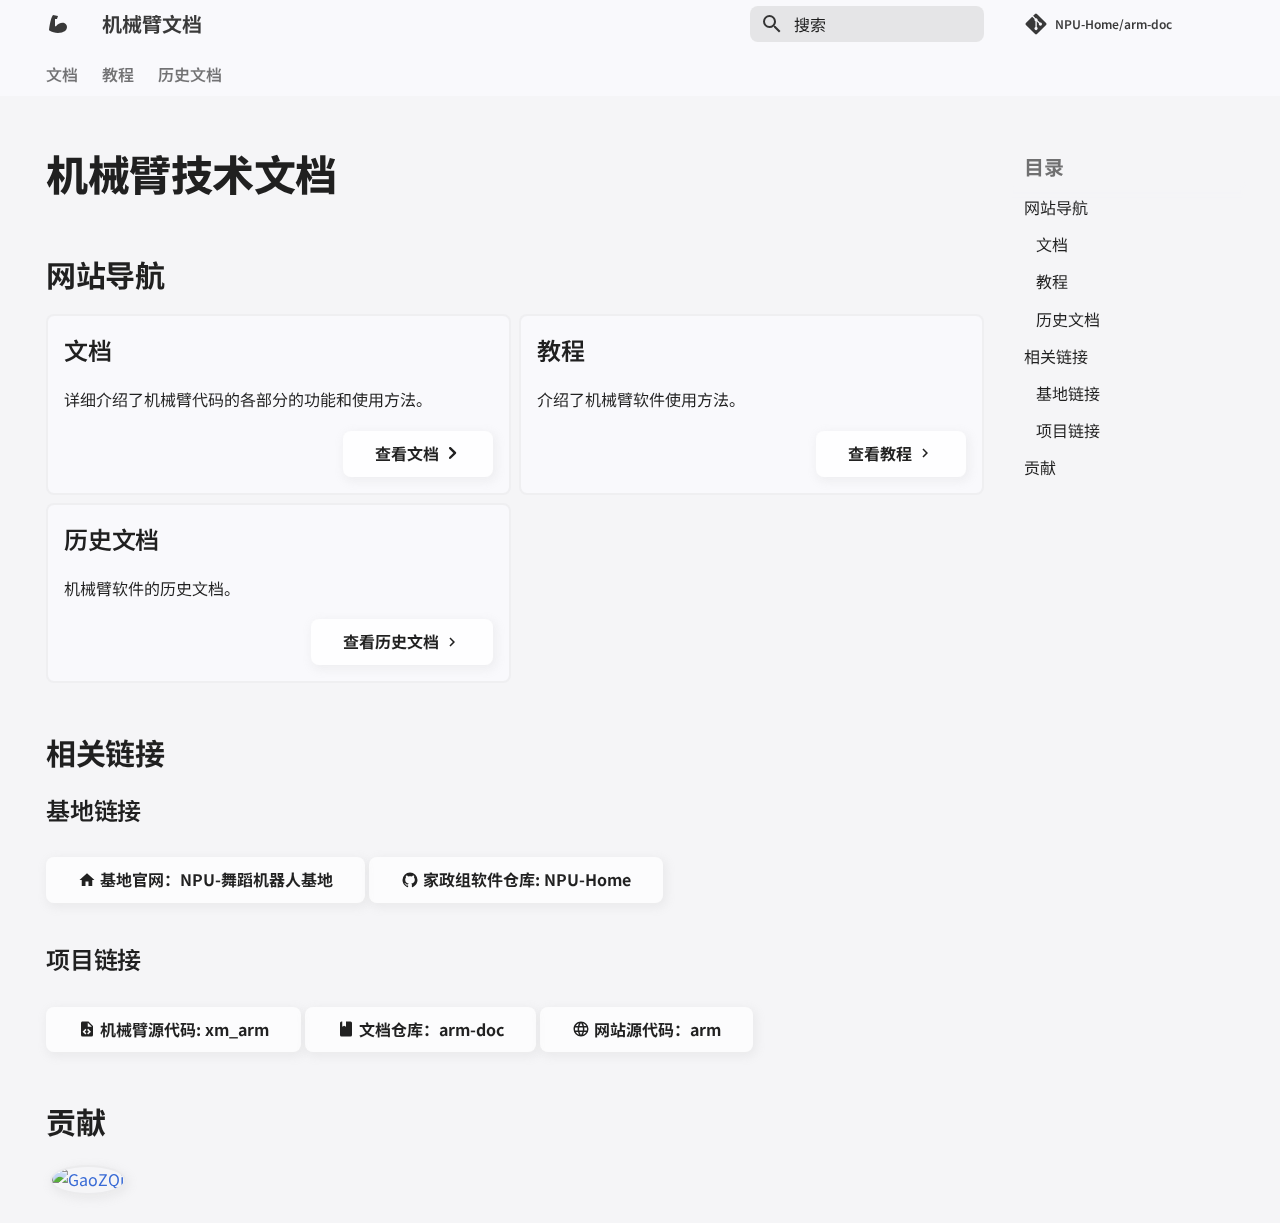
==== index.html @ 52046755 "Deployed 03e8644 with MkDocs version: 1.6.0" ====
<!doctype html>
<html lang="zh" class="no-js">
  <head>
    
      <meta charset="utf-8">
      <meta name="viewport" content="width=device-width,initial-scale=1">
      
      
        <meta name="author" content="GaoZQi">
      
      
        <link rel="canonical" href="https://NPU-Home.github.io/arm/">
      
      
      
      
      <link rel="icon" href="image/ico.png">
      <meta name="generator" content="mkdocs-1.6.0, mkdocs-material-9.5.28">
    
    
      
        <title>首页 - 机械臂文档</title>
      
    
    
      <link rel="stylesheet" href="assets/stylesheets/main.6543a935.min.css">
      
        
        <link rel="stylesheet" href="assets/stylesheets/palette.06af60db.min.css">
      
      


    
    
      
    
    
      
        
        
        <link rel="preconnect" href="https://fonts.gstatic.com" crossorigin>
        <link rel="stylesheet" href="https://fonts.googleapis.com/css?family=Roboto:300,300i,400,400i,700,700i%7CRoboto+Mono:400,400i,700,700i&display=fallback">
        <style>:root{--md-text-font:"Roboto";--md-code-font:"Roboto Mono"}</style>
      
    
    
      <link rel="stylesheet" href="css/timeago.css">
    
      <link rel="stylesheet" href="css/theme/global/fonts.css">
    
      <link rel="stylesheet" href="css/theme/global/scheme.css">
    
      <link rel="stylesheet" href="css/theme/global/img.css">
    
      <link rel="stylesheet" href="css/theme/content/admonition.css">
    
      <link rel="stylesheet" href="css/theme/content/markdown.css">
    
      <link rel="stylesheet" href="css/theme/head/search.css">
    
      <link rel="stylesheet" href="css/theme/head/git.css">
    
      <link rel="stylesheet" href="css/theme/head/tab.css">
    
      <link rel="stylesheet" href="css/theme/head/header.css">
    
      <link rel="stylesheet" href="css/theme/foot/footer.css">
    
      <link rel="stylesheet" href="css/theme/nav.css">
    
      <link rel="stylesheet" href="css/theme/top.css">
    
      <link rel="stylesheet" href="css/theme/link.css">
    
      <link rel="stylesheet" href="css/theme/card.css">
    
      <link rel="stylesheet" href="css/theme/button.css">
    
      <link rel="stylesheet" href="css/theme/ico.css">
    
      <link rel="stylesheet" href="css/img-zoom/zoom.css">
    
      <link rel="stylesheet" href="css/enc/input.css">
    
      <link rel="stylesheet" href="css/enc/button.css">
    
      <link rel="stylesheet" href="css/enc/msg.css">
    
      <link rel="stylesheet" href="css/giscus/giscus.css">
    
    <script>__md_scope=new URL(".",location),__md_hash=e=>[...e].reduce((e,_)=>(e<<5)-e+_.charCodeAt(0),0),__md_get=(e,_=localStorage,t=__md_scope)=>JSON.parse(_.getItem(t.pathname+"."+e)),__md_set=(e,_,t=localStorage,a=__md_scope)=>{try{t.setItem(a.pathname+"."+e,JSON.stringify(_))}catch(e){}}</script>
    
      

    
    
    
  </head>
  
  
    
    
    
    
    
    <body dir="ltr" data-md-color-scheme="auto" data-md-color-primary="indigo" data-md-color-accent="indigo">
  
    
    <input class="md-toggle" data-md-toggle="drawer" type="checkbox" id="__drawer" autocomplete="off">
    <input class="md-toggle" data-md-toggle="search" type="checkbox" id="__search" autocomplete="off">
    <label class="md-overlay" for="__drawer"></label>
    <div data-md-component="skip">
      
        
        <a href="#_1" class="md-skip">
          跳转至
        </a>
      
    </div>
    <div data-md-component="announce">
      
    </div>
    
    
      

<header class="md-header" data-md-component="header">
  <nav class="md-header__inner md-grid" aria-label="页眉">
    <a href="." title="机械臂文档" class="md-header__button md-logo" aria-label="机械臂文档" data-md-component="logo">
      
  
  <svg xmlns="http://www.w3.org/2000/svg" viewBox="0 0 24 24"><path d="M3 18.34S4 7.09 7 3l5 1-1 3.09H9v7.16h1c2-3.07 6.14-4.19 8.64-3.07 3.3 1.53 3 6.14 0 8.18C16.24 21 9 22.43 3 18.34Z"/></svg>

    </a>
    <label class="md-header__button md-icon" for="__drawer">
      
      <svg xmlns="http://www.w3.org/2000/svg" viewBox="0 0 24 24"><path d="M3 6h18v2H3V6m0 5h18v2H3v-2m0 5h18v2H3v-2Z"/></svg>
    </label>
    <div class="md-header__title" data-md-component="header-title">
      <div class="md-header__ellipsis">
        <div class="md-header__topic">
          <span class="md-ellipsis">
            机械臂文档
          </span>
        </div>
        <div class="md-header__topic" data-md-component="header-topic">
          <span class="md-ellipsis">
            
              首页
            
          </span>
        </div>
      </div>
    </div>
    
      
    
    
    
    
      <label class="md-header__button md-icon" for="__search">
        
        <svg xmlns="http://www.w3.org/2000/svg" viewBox="0 0 24 24"><path d="M9.5 3A6.5 6.5 0 0 1 16 9.5c0 1.61-.59 3.09-1.56 4.23l.27.27h.79l5 5-1.5 1.5-5-5v-.79l-.27-.27A6.516 6.516 0 0 1 9.5 16 6.5 6.5 0 0 1 3 9.5 6.5 6.5 0 0 1 9.5 3m0 2C7 5 5 7 5 9.5S7 14 9.5 14 14 12 14 9.5 12 5 9.5 5Z"/></svg>
      </label>
      <div class="md-search" data-md-component="search" role="dialog">
  <label class="md-search__overlay" for="__search"></label>
  <div class="md-search__inner" role="search">
    <form class="md-search__form" name="search">
      <input type="text" class="md-search__input" name="query" aria-label="搜索" placeholder="搜索" autocapitalize="off" autocorrect="off" autocomplete="off" spellcheck="false" data-md-component="search-query" required>
      <label class="md-search__icon md-icon" for="__search">
        
        <svg xmlns="http://www.w3.org/2000/svg" viewBox="0 0 24 24"><path d="M9.5 3A6.5 6.5 0 0 1 16 9.5c0 1.61-.59 3.09-1.56 4.23l.27.27h.79l5 5-1.5 1.5-5-5v-.79l-.27-.27A6.516 6.516 0 0 1 9.5 16 6.5 6.5 0 0 1 3 9.5 6.5 6.5 0 0 1 9.5 3m0 2C7 5 5 7 5 9.5S7 14 9.5 14 14 12 14 9.5 12 5 9.5 5Z"/></svg>
        
        <svg xmlns="http://www.w3.org/2000/svg" viewBox="0 0 24 24"><path d="M20 11v2H8l5.5 5.5-1.42 1.42L4.16 12l7.92-7.92L13.5 5.5 8 11h12Z"/></svg>
      </label>
      <nav class="md-search__options" aria-label="查找">
        
        <button type="reset" class="md-search__icon md-icon" title="清空当前内容" aria-label="清空当前内容" tabindex="-1">
          
          <svg xmlns="http://www.w3.org/2000/svg" viewBox="0 0 24 24"><path d="M19 6.41 17.59 5 12 10.59 6.41 5 5 6.41 10.59 12 5 17.59 6.41 19 12 13.41 17.59 19 19 17.59 13.41 12 19 6.41Z"/></svg>
        </button>
      </nav>
      
    </form>
    <div class="md-search__output">
      <div class="md-search__scrollwrap" tabindex="0" data-md-scrollfix>
        <div class="md-search-result" data-md-component="search-result">
          <div class="md-search-result__meta">
            正在初始化搜索引擎
          </div>
          <ol class="md-search-result__list" role="presentation"></ol>
        </div>
      </div>
    </div>
  </div>
</div>
    
    
      <div class="md-header__source">
        <a href="https://github.com/NPU-Home/arm-doc" title="前往仓库" class="md-source" data-md-component="source">
  <div class="md-source__icon md-icon">
    
    <svg xmlns="http://www.w3.org/2000/svg" viewBox="0 0 448 512"><!--! Font Awesome Free 6.5.2 by @fontawesome - https://fontawesome.com License - https://fontawesome.com/license/free (Icons: CC BY 4.0, Fonts: SIL OFL 1.1, Code: MIT License) Copyright 2024 Fonticons, Inc.--><path d="M439.55 236.05 244 40.45a28.87 28.87 0 0 0-40.81 0l-40.66 40.63 51.52 51.52c27.06-9.14 52.68 16.77 43.39 43.68l49.66 49.66c34.23-11.8 61.18 31 35.47 56.69-26.49 26.49-70.21-2.87-56-37.34L240.22 199v121.85c25.3 12.54 22.26 41.85 9.08 55a34.34 34.34 0 0 1-48.55 0c-17.57-17.6-11.07-46.91 11.25-56v-123c-20.8-8.51-24.6-30.74-18.64-45L142.57 101 8.45 235.14a28.86 28.86 0 0 0 0 40.81l195.61 195.6a28.86 28.86 0 0 0 40.8 0l194.69-194.69a28.86 28.86 0 0 0 0-40.81z"/></svg>
  </div>
  <div class="md-source__repository">
    NPU-Home/arm-doc
  </div>
</a>
      </div>
    
  </nav>
  
</header>
    
    <div class="md-container" data-md-component="container">
      
      
        
          
            
<nav class="md-tabs" aria-label="标签" data-md-component="tabs">
  <div class="md-grid">
    <ul class="md-tabs__list">
      
        
  
  
  
    
    
      <li class="md-tabs__item">
        <a href="page/doc/" class="md-tabs__link">
          
  
    
  
  文档

        </a>
      </li>
    
  

      
        
  
  
  
    
    
      <li class="md-tabs__item">
        <a href="page/tutorial/" class="md-tabs__link">
          
  
    
  
  教程

        </a>
      </li>
    
  

      
        
  
  
  
    <li class="md-tabs__item">
      <a href="page/history/" class="md-tabs__link">
        
  
    
  
  历史文档

      </a>
    </li>
  

      
    </ul>
  </div>
</nav>
          
        
      
      <main class="md-main" data-md-component="main">
        <div class="md-main__inner md-grid">
          
            
              
                
              
              <div class="md-sidebar md-sidebar--primary" data-md-component="sidebar" data-md-type="navigation" hidden>
                <div class="md-sidebar__scrollwrap">
                  <div class="md-sidebar__inner">
                    


  


<nav class="md-nav md-nav--primary md-nav--lifted" aria-label="导航栏" data-md-level="0">
  <label class="md-nav__title" for="__drawer">
    <a href="." title="机械臂文档" class="md-nav__button md-logo" aria-label="机械臂文档" data-md-component="logo">
      
  
  <svg xmlns="http://www.w3.org/2000/svg" viewBox="0 0 24 24"><path d="M3 18.34S4 7.09 7 3l5 1-1 3.09H9v7.16h1c2-3.07 6.14-4.19 8.64-3.07 3.3 1.53 3 6.14 0 8.18C16.24 21 9 22.43 3 18.34Z"/></svg>

    </a>
    机械臂文档
  </label>
  
    <div class="md-nav__source">
      <a href="https://github.com/NPU-Home/arm-doc" title="前往仓库" class="md-source" data-md-component="source">
  <div class="md-source__icon md-icon">
    
    <svg xmlns="http://www.w3.org/2000/svg" viewBox="0 0 448 512"><!--! Font Awesome Free 6.5.2 by @fontawesome - https://fontawesome.com License - https://fontawesome.com/license/free (Icons: CC BY 4.0, Fonts: SIL OFL 1.1, Code: MIT License) Copyright 2024 Fonticons, Inc.--><path d="M439.55 236.05 244 40.45a28.87 28.87 0 0 0-40.81 0l-40.66 40.63 51.52 51.52c27.06-9.14 52.68 16.77 43.39 43.68l49.66 49.66c34.23-11.8 61.18 31 35.47 56.69-26.49 26.49-70.21-2.87-56-37.34L240.22 199v121.85c25.3 12.54 22.26 41.85 9.08 55a34.34 34.34 0 0 1-48.55 0c-17.57-17.6-11.07-46.91 11.25-56v-123c-20.8-8.51-24.6-30.74-18.64-45L142.57 101 8.45 235.14a28.86 28.86 0 0 0 0 40.81l195.61 195.6a28.86 28.86 0 0 0 40.8 0l194.69-194.69a28.86 28.86 0 0 0 0-40.81z"/></svg>
  </div>
  <div class="md-source__repository">
    NPU-Home/arm-doc
  </div>
</a>
    </div>
  
  <ul class="md-nav__list" data-md-scrollfix>
    
      
      
  
  
  
  
    
    
      
        
          
        
      
        
      
        
      
        
      
        
      
        
      
    
    
      
      
        
      
    
    
    <li class="md-nav__item md-nav__item--nested">
      
        
        
          
        
        <input class="md-nav__toggle md-toggle md-toggle--indeterminate" type="checkbox" id="__nav_1" >
        
          
          
          <div class="md-nav__link md-nav__container">
            <a href="page/doc/" class="md-nav__link ">
              
  
  <span class="md-ellipsis">
    文档
  </span>
  

            </a>
            
              
              <label class="md-nav__link " for="__nav_1" id="__nav_1_label" tabindex="0">
                <span class="md-nav__icon md-icon"></span>
              </label>
            
          </div>
        
        <nav class="md-nav" data-md-level="1" aria-labelledby="__nav_1_label" aria-expanded="false">
          <label class="md-nav__title" for="__nav_1">
            <span class="md-nav__icon md-icon"></span>
            文档
          </label>
          <ul class="md-nav__list" data-md-scrollfix>
            
              
            
              
                
  
  
  
  
    <li class="md-nav__item">
      <a href="page/doc/%E6%9C%BA%E6%A2%B0/%E6%9C%BA%E6%A2%B0%E8%87%82%E7%BB%93%E6%9E%84/" class="md-nav__link">
        
  
  <span class="md-ellipsis">
    机械臂结构
  </span>
  

      </a>
    </li>
  

              
            
              
                
  
  
  
  
    <li class="md-nav__item">
      <a href="page/doc/%E7%94%B5%E5%AD%90/%E4%B8%B2%E5%8F%A3%E9%80%9A%E4%BF%A1/" class="md-nav__link">
        
  
  <span class="md-ellipsis">
    串口通信
  </span>
  

      </a>
    </li>
  

              
            
              
                
  
  
  
  
    <li class="md-nav__item">
      <a href="page/doc/%E7%94%B5%E5%AD%90/%E6%95%B0%E6%8D%AE%E5%B8%A7%E6%A0%BC%E5%BC%8F/" class="md-nav__link">
        
  
  <span class="md-ellipsis">
    数据帧格式
  </span>
  

      </a>
    </li>
  

              
            
              
                
  
  
  
  
    <li class="md-nav__item">
      <a href="page/doc/%E7%94%B5%E5%AD%90/%E6%95%B0%E6%8D%AE%E5%B8%A7%E6%9E%84%E9%80%A0/" class="md-nav__link">
        
  
  <span class="md-ellipsis">
    数据帧构造
  </span>
  

      </a>
    </li>
  

              
            
              
                
  
  
  
  
    <li class="md-nav__item">
      <a href="page/doc/%E8%A7%A3%E7%AE%97/%E8%AE%A1%E7%AE%97%E6%96%87%E6%A1%A3/" class="md-nav__link">
        
  
  <span class="md-ellipsis">
    解算算法
  </span>
  

      </a>
    </li>
  

              
            
          </ul>
        </nav>
      
    </li>
  

    
      
      
  
  
  
  
    
    
      
        
          
        
      
        
      
    
    
      
      
        
      
    
    
    <li class="md-nav__item md-nav__item--nested">
      
        
        
          
        
        <input class="md-nav__toggle md-toggle md-toggle--indeterminate" type="checkbox" id="__nav_2" >
        
          
          
          <div class="md-nav__link md-nav__container">
            <a href="page/tutorial/" class="md-nav__link ">
              
  
  <span class="md-ellipsis">
    教程
  </span>
  

            </a>
            
              
              <label class="md-nav__link " for="__nav_2" id="__nav_2_label" tabindex="0">
                <span class="md-nav__icon md-icon"></span>
              </label>
            
          </div>
        
        <nav class="md-nav" data-md-level="1" aria-labelledby="__nav_2_label" aria-expanded="false">
          <label class="md-nav__title" for="__nav_2">
            <span class="md-nav__icon md-icon"></span>
            教程
          </label>
          <ul class="md-nav__list" data-md-scrollfix>
            
              
            
              
                
  
  
  
  
    <li class="md-nav__item">
      <a href="page/tutorial/MoveIt%21/%E9%85%8D%E7%BD%AEURDF/" class="md-nav__link">
        
  
  <span class="md-ellipsis">
    配置URDF
  </span>
  

      </a>
    </li>
  

              
            
          </ul>
        </nav>
      
    </li>
  

    
      
      
  
  
  
  
    <li class="md-nav__item">
      <a href="page/history/" class="md-nav__link">
        
  
  <span class="md-ellipsis">
    历史文档
  </span>
  

      </a>
    </li>
  

    
  </ul>
</nav>
                  </div>
                </div>
              </div>
            
            
              
                
              
              <div class="md-sidebar md-sidebar--secondary" data-md-component="sidebar" data-md-type="toc" >
                <div class="md-sidebar__scrollwrap">
                  <div class="md-sidebar__inner">
                    

<nav class="md-nav md-nav--secondary" aria-label="目录">
  
  
  
    
  
  
    <label class="md-nav__title" for="__toc">
      <span class="md-nav__icon md-icon"></span>
      目录
    </label>
    <ul class="md-nav__list" data-md-component="toc" data-md-scrollfix>
      
        <li class="md-nav__item">
  <a href="#_2" class="md-nav__link">
    <span class="md-ellipsis">
      网站导航
    </span>
  </a>
  
    <nav class="md-nav" aria-label="网站导航">
      <ul class="md-nav__list">
        
          <li class="md-nav__item">
  <a href="#_3" class="md-nav__link">
    <span class="md-ellipsis">
      文档
    </span>
  </a>
  
</li>
        
          <li class="md-nav__item">
  <a href="#_4" class="md-nav__link">
    <span class="md-ellipsis">
      教程
    </span>
  </a>
  
</li>
        
          <li class="md-nav__item">
  <a href="#_5" class="md-nav__link">
    <span class="md-ellipsis">
      历史文档
    </span>
  </a>
  
</li>
        
      </ul>
    </nav>
  
</li>
      
        <li class="md-nav__item">
  <a href="#_6" class="md-nav__link">
    <span class="md-ellipsis">
      相关链接
    </span>
  </a>
  
    <nav class="md-nav" aria-label="相关链接">
      <ul class="md-nav__list">
        
          <li class="md-nav__item">
  <a href="#_7" class="md-nav__link">
    <span class="md-ellipsis">
      基地链接
    </span>
  </a>
  
</li>
        
          <li class="md-nav__item">
  <a href="#_8" class="md-nav__link">
    <span class="md-ellipsis">
      项目链接
    </span>
  </a>
  
</li>
        
      </ul>
    </nav>
  
</li>
      
        <li class="md-nav__item">
  <a href="#_9" class="md-nav__link">
    <span class="md-ellipsis">
      贡献
    </span>
  </a>
  
</li>
      
    </ul>
  
</nav>
                  </div>
                </div>
              </div>
            
          
          
            <div class="md-content" data-md-component="content">
              <article class="md-content__inner md-typeset">
                 
<h1 id="_1">机械臂技术文档</h1>
<h2 id="_2">网站导航</h2>
<div class="grid cards">
<ul>
<li>
<h3 id="_3">文档</h3>
<p>详细介绍了机械臂代码的各部分的功能和使用方法。</p>
<p><a class="md-button" href="page/doc/" id="right">查看文档 <span class="twemoji"><svg xmlns="http://www.w3.org/2000/svg" viewBox="0 0 12 12"><path d="M4.7 10c-.2 0-.4-.1-.5-.2-.3-.3-.3-.8 0-1.1L6.9 6 4.2 3.3c-.3-.3-.3-.8 0-1.1.3-.3.8-.3 1.1 0l3.3 3.2c.3.3.3.8 0 1.1L5.3 9.7c-.2.2-.4.3-.6.3Z"/></svg></span></a></p>
</li>
<li>
<h3 id="_4">教程</h3>
<p>介绍了机械臂软件使用方法。</p>
<p><a class="md-button" href="page/tutorial/" id="right">查看教程 <span class="twemoji"><svg xmlns="http://www.w3.org/2000/svg" viewBox="0 0 24 24"><path d="M8.59 16.58 13.17 12 8.59 7.41 10 6l6 6-6 6-1.41-1.42Z"/></svg></span></a></p>
</li>
<li>
<h3 id="_5">历史文档</h3>
<p>机械臂软件的历史文档。</p>
<p><a class="md-button" href="page/history/" id="right">查看历史文档 <span class="twemoji"><svg xmlns="http://www.w3.org/2000/svg" viewBox="0 0 24 24"><path d="M8.59 16.58 13.17 12 8.59 7.41 10 6l6 6-6 6-1.41-1.42Z"/></svg></span></a></p>
</li>
</ul>
</div>
<h2 id="_6">相关链接</h2>
<h3 id="_7">基地链接</h3>
<p><a class="md-button" href="https://npu-home.github.io/home/"><span class="twemoji"><svg xmlns="http://www.w3.org/2000/svg" viewBox="0 0 24 24"><path d="M10 20v-6h4v6h5v-8h3L12 3 2 12h3v8h5Z"/></svg></span> 基地官网：NPU-舞蹈机器人基地</a>
<a class="md-button" href="https://github.com/NPU-Home"><span class="twemoji"><svg xmlns="http://www.w3.org/2000/svg" viewBox="0 0 24 24"><path d="M12 2A10 10 0 0 0 2 12c0 4.42 2.87 8.17 6.84 9.5.5.08.66-.23.66-.5v-1.69c-2.77.6-3.36-1.34-3.36-1.34-.46-1.16-1.11-1.47-1.11-1.47-.91-.62.07-.6.07-.6 1 .07 1.53 1.03 1.53 1.03.87 1.52 2.34 1.07 2.91.83.09-.65.35-1.09.63-1.34-2.22-.25-4.55-1.11-4.55-4.92 0-1.11.38-2 1.03-2.71-.1-.25-.45-1.29.1-2.64 0 0 .84-.27 2.75 1.02.79-.22 1.65-.33 2.5-.33.85 0 1.71.11 2.5.33 1.91-1.29 2.75-1.02 2.75-1.02.55 1.35.2 2.39.1 2.64.65.71 1.03 1.6 1.03 2.71 0 3.82-2.34 4.66-4.57 4.91.36.31.69.92.69 1.85V21c0 .27.16.59.67.5C19.14 20.16 22 16.42 22 12A10 10 0 0 0 12 2Z"/></svg></span> 家政组软件仓库: NPU-Home</a></p>
<h3 id="_8">项目链接</h3>
<p><a class="md-button" href="https://github.com/NPU-Home/xm_arm.git"><span class="twemoji"><svg xmlns="http://www.w3.org/2000/svg" viewBox="0 0 24 24"><path d="M13 9h5.5L13 3.5V9M6 2h8l6 6v12a2 2 0 0 1-2 2H6a2 2 0 0 1-2-2V4c0-1.11.89-2 2-2m.12 13.5 3.74 3.74 1.42-1.41-2.33-2.33 2.33-2.33-1.42-1.41-3.74 3.74m11.16 0-3.74-3.74-1.42 1.41 2.33 2.33-2.33 2.33 1.42 1.41 3.74-3.74Z"/></svg></span> 机械臂源代码: xm_arm</a>
<a class="md-button" href="https://github.com/NPU-Home/arm-doc"><span class="twemoji"><svg xmlns="http://www.w3.org/2000/svg" viewBox="0 0 24 24"><path d="M18 22a2 2 0 0 0 2-2V4a2 2 0 0 0-2-2h-6v7L9.5 7.5 7 9V2H6a2 2 0 0 0-2 2v16a2 2 0 0 0 2 2h12Z"/></svg></span> 文档仓库：arm-doc</a>
<a class="md-button" href="https://github.com/NPU-Home/arm"><span class="twemoji"><svg xmlns="http://www.w3.org/2000/svg" viewBox="0 0 24 24"><path d="M16.36 14c.08-.66.14-1.32.14-2 0-.68-.06-1.34-.14-2h3.38c.16.64.26 1.31.26 2s-.1 1.36-.26 2m-5.15 5.56c.6-1.11 1.06-2.31 1.38-3.56h2.95a8.03 8.03 0 0 1-4.33 3.56M14.34 14H9.66c-.1-.66-.16-1.32-.16-2 0-.68.06-1.35.16-2h4.68c.09.65.16 1.32.16 2 0 .68-.07 1.34-.16 2M12 19.96c-.83-1.2-1.5-2.53-1.91-3.96h3.82c-.41 1.43-1.08 2.76-1.91 3.96M8 8H5.08A7.923 7.923 0 0 1 9.4 4.44C8.8 5.55 8.35 6.75 8 8m-2.92 8H8c.35 1.25.8 2.45 1.4 3.56A8.008 8.008 0 0 1 5.08 16m-.82-2C4.1 13.36 4 12.69 4 12s.1-1.36.26-2h3.38c-.08.66-.14 1.32-.14 2 0 .68.06 1.34.14 2M12 4.03c.83 1.2 1.5 2.54 1.91 3.97h-3.82c.41-1.43 1.08-2.77 1.91-3.97M18.92 8h-2.95a15.65 15.65 0 0 0-1.38-3.56c1.84.63 3.37 1.9 4.33 3.56M12 2C6.47 2 2 6.5 2 12a10 10 0 0 0 10 10 10 10 0 0 0 10-10A10 10 0 0 0 12 2Z"/></svg></span> 网站源代码：arm</a></p>
<h2 id="_9">贡献</h2>
<p><a href="https://github.com/GaoZQi" id="no-underline"><img alt="GaoZQi" class="no-zoom" id="ico" src="https://avatars.githubusercontent.com/u/62362150?v=4" /></a></p> 
        <script
            src="https://giscus.app/client.js"
            data-repo="NPU-Home/arm"
            data-repo-id="R_kgDOMcHHlw"
            data-category="Q&A"
            data-category-id="DIC_kwDOMcHHl84ChPuv"
            data-mapping="title"
            data-strict="0"
            data-reactions-enabled="1"
            data-emit-metadata="1"
            data-input-position="top"
            data-theme="preferred_color_scheme"
            data-lang="zh-CN"
            data-loading="lazy"
            crossorigin="anonymous"
            async
        ></script>
         
              </article>
            </div>
          
          
<script>var target=document.getElementById(location.hash.slice(1));target&&target.name&&(target.checked=target.name.startsWith("__tabbed_"))</script>
        </div>
        
          <button type="button" class="md-top md-icon" data-md-component="top" hidden>
  
  <svg xmlns="http://www.w3.org/2000/svg" viewBox="0 0 24 24"><path d="M13 20h-2V8l-5.5 5.5-1.42-1.42L12 4.16l7.92 7.92-1.42 1.42L13 8v12Z"/></svg>
  回到页面顶部
</button>
        
      </main>
      
        <footer class="md-footer">
  
    
  
  <div class="md-footer-meta md-typeset">
    <div class="md-footer-meta__inner md-grid">
      <div class="md-copyright">
  
  
    Made with
    <a href="https://squidfunk.github.io/mkdocs-material/" target="_blank" rel="noopener">
      Material for MkDocs
    </a>
  
</div>
      
    </div>
  </div>
</footer>
      
    </div>
    <div class="md-dialog" data-md-component="dialog">
      <div class="md-dialog__inner md-typeset"></div>
    </div>
    
    
    <script id="__config" type="application/json">{"base": ".", "features": ["content.code.annotate", "navigation.tracking", "navigation.tabs", "navigation.indexes", "navigation.top", "content.code.copy", "content.code.annotate", "navigation.footer", "navigation.sections", "navigation.expand", "navigation.path", "toc.follow", "content.tooltips"], "search": "assets/javascripts/workers/search.b8dbb3d2.min.js", "translations": {"clipboard.copied": "\u5df2\u590d\u5236", "clipboard.copy": "\u590d\u5236", "search.result.more.one": "\u5728\u8be5\u9875\u4e0a\u8fd8\u6709 1 \u4e2a\u7b26\u5408\u6761\u4ef6\u7684\u7ed3\u679c", "search.result.more.other": "\u5728\u8be5\u9875\u4e0a\u8fd8\u6709 # \u4e2a\u7b26\u5408\u6761\u4ef6\u7684\u7ed3\u679c", "search.result.none": "\u6ca1\u6709\u627e\u5230\u7b26\u5408\u6761\u4ef6\u7684\u7ed3\u679c", "search.result.one": "\u627e\u5230 1 \u4e2a\u7b26\u5408\u6761\u4ef6\u7684\u7ed3\u679c", "search.result.other": "# \u4e2a\u7b26\u5408\u6761\u4ef6\u7684\u7ed3\u679c", "search.result.placeholder": "\u952e\u5165\u4ee5\u5f00\u59cb\u641c\u7d22", "search.result.term.missing": "\u7f3a\u5c11", "select.version": "\u9009\u62e9\u5f53\u524d\u7248\u672c"}}</script>
    
    
      <script src="assets/javascripts/bundle.fe8b6f2b.min.js"></script>
      
        <script src="js/timeago.min.js"></script>
      
        <script src="js/timeago_mkdocs_material.js"></script>
      
        <script src="https://cdn.jsdelivr.net/npm/mathjax@3/es5/tex-mml-chtml.js"></script>
      
        <script src="js/zoom.js"></script>
      
    
  </body>
</html>
---- assets/stylesheets/main.6543a935.min.css ----
@charset "UTF-8";html{-webkit-text-size-adjust:none;-moz-text-size-adjust:none;text-size-adjust:none;box-sizing:border-box}*,:after,:before{box-sizing:inherit}@media (prefers-reduced-motion){*,:after,:before{transition:none!important}}body{margin:0}a,button,input,label{-webkit-tap-highlight-color:transparent}a{color:inherit;text-decoration:none}hr{border:0;box-sizing:initial;display:block;height:.05rem;overflow:visible;padding:0}small{font-size:80%}sub,sup{line-height:1em}img{border-style:none}table{border-collapse:initial;border-spacing:0}td,th{font-weight:400;vertical-align:top}button{background:#0000;border:0;font-family:inherit;font-size:inherit;margin:0;padding:0}input{border:0;outline:none}:root{--md-primary-fg-color:#4051b5;--md-primary-fg-color--light:#5d6cc0;--md-primary-fg-color--dark:#303fa1;--md-primary-bg-color:#fff;--md-primary-bg-color--light:#ffffffb3;--md-accent-fg-color:#526cfe;--md-accent-fg-color--transparent:#526cfe1a;--md-accent-bg-color:#fff;--md-accent-bg-color--light:#ffffffb3}[data-md-color-scheme=default]{color-scheme:light}[data-md-color-scheme=default] img[src$="#gh-dark-mode-only"],[data-md-color-scheme=default] img[src$="#only-dark"]{display:none}:root,[data-md-color-scheme=default]{--md-hue:225deg;--md-default-fg-color:#000000de;--md-default-fg-color--light:#0000008a;--md-default-fg-color--lighter:#00000052;--md-default-fg-color--lightest:#00000012;--md-default-bg-color:#fff;--md-default-bg-color--light:#ffffffb3;--md-default-bg-color--lighter:#ffffff4d;--md-default-bg-color--lightest:#ffffff1f;--md-code-fg-color:#36464e;--md-code-bg-color:#f5f5f5;--md-code-hl-color:#4287ff;--md-code-hl-color--light:#4287ff1a;--md-code-hl-number-color:#d52a2a;--md-code-hl-special-color:#db1457;--md-code-hl-function-color:#a846b9;--md-code-hl-constant-color:#6e59d9;--md-code-hl-keyword-color:#3f6ec6;--md-code-hl-string-color:#1c7d4d;--md-code-hl-name-color:var(--md-code-fg-color);--md-code-hl-operator-color:var(--md-default-fg-color--light);--md-code-hl-punctuation-color:var(--md-default-fg-color--light);--md-code-hl-comment-color:var(--md-default-fg-color--light);--md-code-hl-generic-color:var(--md-default-fg-color--light);--md-code-hl-variable-color:var(--md-default-fg-color--light);--md-typeset-color:var(--md-default-fg-color);--md-typeset-a-color:var(--md-primary-fg-color);--md-typeset-del-color:#f5503d26;--md-typeset-ins-color:#0bd57026;--md-typeset-kbd-color:#fafafa;--md-typeset-kbd-accent-color:#fff;--md-typeset-kbd-border-color:#b8b8b8;--md-typeset-mark-color:#ffff0080;--md-typeset-table-color:#0000001f;--md-typeset-table-color--light:rgba(0,0,0,.035);--md-admonition-fg-color:var(--md-default-fg-color);--md-admonition-bg-color:var(--md-default-bg-color);--md-warning-fg-color:#000000de;--md-warning-bg-color:#ff9;--md-footer-fg-color:#fff;--md-footer-fg-color--light:#ffffffb3;--md-footer-fg-color--lighter:#ffffff73;--md-footer-bg-color:#000000de;--md-footer-bg-color--dark:#00000052;--md-shadow-z1:0 0.2rem 0.5rem #0000000d,0 0 0.05rem #0000001a;--md-shadow-z2:0 0.2rem 0.5rem #0000001a,0 0 0.05rem #00000040;--md-shadow-z3:0 0.2rem 0.5rem #0003,0 0 0.05rem #00000059}.md-icon svg{fill:currentcolor;display:block;height:1.2rem;width:1.2rem}body{-webkit-font-smoothing:antialiased;-moz-osx-font-smoothing:grayscale;--md-text-font-family:var(--md-text-font,_),-apple-system,BlinkMacSystemFont,Helvetica,Arial,sans-serif;--md-code-font-family:var(--md-code-font,_),SFMono-Regular,Consolas,Menlo,monospace}aside,body,input{font-feature-settings:"kern","liga";color:var(--md-typeset-color);font-family:var(--md-text-font-family)}code,kbd,pre{font-feature-settings:"kern";font-family:var(--md-code-font-family)}:root{--md-typeset-table-sort-icon:url('data:image/svg+xml;charset=utf-8,<svg xmlns="http://www.w3.org/2000/svg" viewBox="0 0 24 24"><path d="m18 21-4-4h3V7h-3l4-4 4 4h-3v10h3M2 19v-2h10v2M2 13v-2h7v2M2 7V5h4v2H2Z"/></svg>');--md-typeset-table-sort-icon--asc:url('data:image/svg+xml;charset=utf-8,<svg xmlns="http://www.w3.org/2000/svg" viewBox="0 0 24 24"><path d="M19 17h3l-4 4-4-4h3V3h2M2 17h10v2H2M6 5v2H2V5m0 6h7v2H2v-2Z"/></svg>');--md-typeset-table-sort-icon--desc:url('data:image/svg+xml;charset=utf-8,<svg xmlns="http://www.w3.org/2000/svg" viewBox="0 0 24 24"><path d="M19 7h3l-4-4-4 4h3v14h2M2 17h10v2H2M6 5v2H2V5m0 6h7v2H2v-2Z"/></svg>')}.md-typeset{-webkit-print-color-adjust:exact;color-adjust:exact;font-size:.8rem;line-height:1.6}@media print{.md-typeset{font-size:.68rem}}.md-typeset blockquote,.md-typeset dl,.md-typeset figure,.md-typeset ol,.md-typeset pre,.md-typeset ul{margin-bottom:1em;margin-top:1em}.md-typeset h1{color:var(--md-default-fg-color--light);font-size:2em;line-height:1.3;margin:0 0 1.25em}.md-typeset h1,.md-typeset h2{font-weight:300;letter-spacing:-.01em}.md-typeset h2{font-size:1.5625em;line-height:1.4;margin:1.6em 0 .64em}.md-typeset h3{font-size:1.25em;font-weight:400;letter-spacing:-.01em;line-height:1.5;margin:1.6em 0 .8em}.md-typeset h2+h3{margin-top:.8em}.md-typeset h4{font-weight:700;letter-spacing:-.01em;margin:1em 0}.md-typeset h5,.md-typeset h6{color:var(--md-default-fg-color--light);font-size:.8em;font-weight:700;letter-spacing:-.01em;margin:1.25em 0}.md-typeset h5{text-transform:uppercase}.md-typeset hr{border-bottom:.05rem solid var(--md-default-fg-color--lightest);display:flow-root;margin:1.5em 0}.md-typeset a{color:var(--md-typeset-a-color);word-break:break-word}.md-typeset a,.md-typeset a:before{transition:color 125ms}.md-typeset a:focus,.md-typeset a:hover{color:var(--md-accent-fg-color)}.md-typeset a:focus code,.md-typeset a:hover code{background-color:var(--md-accent-fg-color--transparent)}.md-typeset a code{color:currentcolor;transition:background-color 125ms}.md-typeset a.focus-visible{outline-color:var(--md-accent-fg-color);outline-offset:.2rem}.md-typeset code,.md-typeset kbd,.md-typeset pre{color:var(--md-code-fg-color);direction:ltr;font-variant-ligatures:none}@media print{.md-typeset code,.md-typeset kbd,.md-typeset pre{white-space:pre-wrap}}.md-typeset code{background-color:var(--md-code-bg-color);border-radius:.1rem;-webkit-box-decoration-break:clone;box-decoration-break:clone;font-size:.85em;padding:0 .2941176471em;word-break:break-word}.md-typeset code:not(.focus-visible){-webkit-tap-highlight-color:transparent;outline:none}.md-typeset pre{display:flow-root;line-height:1.4;position:relative}.md-typeset pre>code{-webkit-box-decoration-break:slice;box-decoration-break:slice;box-shadow:none;display:block;margin:0;outline-color:var(--md-accent-fg-color);overflow:auto;padding:.7720588235em 1.1764705882em;scrollbar-color:var(--md-default-fg-color--lighter) #0000;scrollbar-width:thin;touch-action:auto;word-break:normal}.md-typeset pre>code:hover{scrollbar-color:var(--md-accent-fg-color) #0000}.md-typeset pre>code::-webkit-scrollbar{height:.2rem;width:.2rem}.md-typeset pre>code::-webkit-scrollbar-thumb{background-color:var(--md-default-fg-color--lighter)}.md-typeset pre>code::-webkit-scrollbar-thumb:hover{background-color:var(--md-accent-fg-color)}.md-typeset kbd{background-color:var(--md-typeset-kbd-color);border-radius:.1rem;box-shadow:0 .1rem 0 .05rem var(--md-typeset-kbd-border-color),0 .1rem 0 var(--md-typeset-kbd-border-color),0 -.1rem .2rem var(--md-typeset-kbd-accent-color) inset;color:var(--md-default-fg-color);display:inline-block;font-size:.75em;padding:0 .6666666667em;vertical-align:text-top;word-break:break-word}.md-typeset mark{background-color:var(--md-typeset-mark-color);-webkit-box-decoration-break:clone;box-decoration-break:clone;color:inherit;word-break:break-word}.md-typeset abbr{border-bottom:.05rem dotted var(--md-default-fg-color--light);cursor:help;text-decoration:none}.md-typeset small{opacity:.75}[dir=ltr] .md-typeset sub,[dir=ltr] .md-typeset sup{margin-left:.078125em}[dir=rtl] .md-typeset sub,[dir=rtl] .md-typeset sup{margin-right:.078125em}[dir=ltr] .md-typeset blockquote{padding-left:.6rem}[dir=rtl] .md-typeset blockquote{padding-right:.6rem}[dir=ltr] .md-typeset blockquote{border-left:.2rem solid var(--md-default-fg-color--lighter)}[dir=rtl] .md-typeset blockquote{border-right:.2rem solid var(--md-default-fg-color--lighter)}.md-typeset blockquote{color:var(--md-default-fg-color--light);margin-left:0;margin-right:0}.md-typeset ul{list-style-type:disc}[dir=ltr] .md-typeset ol,[dir=ltr] .md-typeset ul{margin-left:.625em}[dir=rtl] .md-typeset ol,[dir=rtl] .md-typeset ul{margin-right:.625em}.md-typeset ol,.md-typeset ul{padding:0}.md-typeset ol:not([hidden]),.md-typeset ul:not([hidden]){display:flow-root}.md-typeset ol ol,.md-typeset ul ol{list-style-type:lower-alpha}.md-typeset ol ol ol,.md-typeset ul ol ol{list-style-type:lower-roman}[dir=ltr] .md-typeset ol li,[dir=ltr] .md-typeset ul li{margin-left:1.25em}[dir=rtl] .md-typeset ol li,[dir=rtl] .md-typeset ul li{margin-right:1.25em}.md-typeset ol li,.md-typeset ul li{margin-bottom:.5em}.md-typeset ol li blockquote,.md-typeset ol li p,.md-typeset ul li blockquote,.md-typeset ul li p{margin:.5em 0}.md-typeset ol li:last-child,.md-typeset ul li:last-child{margin-bottom:0}[dir=ltr] .md-typeset ol li ol,[dir=ltr] .md-typeset ol li ul,[dir=ltr] .md-typeset ul li ol,[dir=ltr] .md-typeset ul li ul{margin-left:.625em}[dir=rtl] .md-typeset ol li ol,[dir=rtl] .md-typeset ol li ul,[dir=rtl] .md-typeset ul li ol,[dir=rtl] .md-typeset ul li ul{margin-right:.625em}.md-typeset ol li ol,.md-typeset ol li ul,.md-typeset ul li ol,.md-typeset ul li ul{margin-bottom:.5em;margin-top:.5em}[dir=ltr] .md-typeset dd{margin-left:1.875em}[dir=rtl] .md-typeset dd{margin-right:1.875em}.md-typeset dd{margin-bottom:1.5em;margin-top:1em}.md-typeset img,.md-typeset svg,.md-typeset video{height:auto;max-width:100%}.md-typeset img[align=left]{margin:1em 1em 1em 0}.md-typeset img[align=right]{margin:1em 0 1em 1em}.md-typeset img[align]:only-child{margin-top:0}.md-typeset figure{display:flow-root;margin:1em auto;max-width:100%;text-align:center;width:-moz-fit-content;width:fit-content}.md-typeset figure img{display:block;margin:0 auto}.md-typeset figcaption{font-style:italic;margin:1em auto;max-width:24rem}.md-typeset iframe{max-width:100%}.md-typeset table:not([class]){background-color:var(--md-default-bg-color);border:.05rem solid var(--md-typeset-table-color);border-radius:.1rem;display:inline-block;font-size:.64rem;max-width:100%;overflow:auto;touch-action:auto}@media print{.md-typeset table:not([class]){display:table}}.md-typeset table:not([class])+*{margin-top:1.5em}.md-typeset table:not([class]) td>:first-child,.md-typeset table:not([class]) th>:first-child{margin-top:0}.md-typeset table:not([class]) td>:last-child,.md-typeset table:not([class]) th>:last-child{margin-bottom:0}.md-typeset table:not([class]) td:not([align]),.md-typeset table:not([class]) th:not([align]){text-align:left}[dir=rtl] .md-typeset table:not([class]) td:not([align]),[dir=rtl] .md-typeset table:not([class]) th:not([align]){text-align:right}.md-typeset table:not([class]) th{font-weight:700;min-width:5rem;padding:.9375em 1.25em;vertical-align:top}.md-typeset table:not([class]) td{border-top:.05rem solid var(--md-typeset-table-color);padding:.9375em 1.25em;vertical-align:top}.md-typeset table:not([class]) tbody tr{transition:background-color 125ms}.md-typeset table:not([class]) tbody tr:hover{background-color:var(--md-typeset-table-color--light);box-shadow:0 .05rem 0 var(--md-default-bg-color) inset}.md-typeset table:not([class]) a{word-break:normal}.md-typeset table th[role=columnheader]{cursor:pointer}[dir=ltr] .md-typeset table th[role=columnheader]:after{margin-left:.5em}[dir=rtl] .md-typeset table th[role=columnheader]:after{margin-right:.5em}.md-typeset table th[role=columnheader]:after{content:"";display:inline-block;height:1.2em;-webkit-mask-image:var(--md-typeset-table-sort-icon);mask-image:var(--md-typeset-table-sort-icon);-webkit-mask-repeat:no-repeat;mask-repeat:no-repeat;-webkit-mask-size:contain;mask-size:contain;transition:background-color 125ms;vertical-align:text-bottom;width:1.2em}.md-typeset table th[role=columnheader]:hover:after{background-color:var(--md-default-fg-color--lighter)}.md-typeset table th[role=columnheader][aria-sort=ascending]:after{background-color:var(--md-default-fg-color--light);-webkit-mask-image:var(--md-typeset-table-sort-icon--asc);mask-image:var(--md-typeset-table-sort-icon--asc)}.md-typeset table th[role=columnheader][aria-sort=descending]:after{background-color:var(--md-default-fg-color--light);-webkit-mask-image:var(--md-typeset-table-sort-icon--desc);mask-image:var(--md-typeset-table-sort-icon--desc)}.md-typeset__scrollwrap{margin:1em -.8rem;overflow-x:auto;touch-action:auto}.md-typeset__table{display:inline-block;margin-bottom:.5em;padding:0 .8rem}@media print{.md-typeset__table{display:block}}html .md-typeset__table table{display:table;margin:0;overflow:hidden;width:100%}@media screen and (max-width:44.984375em){.md-content__inner>pre{margin:1em -.8rem}.md-content__inner>pre code{border-radius:0}}.md-typeset .md-author{border-radius:100%;display:block;flex-shrink:0;height:1.6rem;overflow:hidden;position:relative;transition:color 125ms,transform 125ms;width:1.6rem}.md-typeset .md-author img{display:block}.md-typeset .md-author--more{background:var(--md-default-fg-color--lightest);color:var(--md-default-fg-color--lighter);font-size:.6rem;font-weight:700;line-height:1.6rem;text-align:center}.md-typeset .md-author--long{height:2.4rem;width:2.4rem}.md-typeset a.md-author{transform:scale(1)}.md-typeset a.md-author img{border-radius:100%;filter:grayscale(100%) opacity(75%);transition:filter 125ms}.md-typeset a.md-author:focus,.md-typeset a.md-author:hover{transform:scale(1.1);z-index:1}.md-typeset a.md-author:focus img,.md-typeset a.md-author:hover img{filter:grayscale(0)}.md-banner{background-color:var(--md-footer-bg-color);color:var(--md-footer-fg-color);overflow:auto}@media print{.md-banner{display:none}}.md-banner--warning{background-color:var(--md-warning-bg-color);color:var(--md-warning-fg-color)}.md-banner__inner{font-size:.7rem;margin:.6rem auto;padding:0 .8rem}[dir=ltr] .md-banner__button{float:right}[dir=rtl] .md-banner__button{float:left}.md-banner__button{color:inherit;cursor:pointer;transition:opacity .25s}.no-js .md-banner__button{display:none}.md-banner__button:hover{opacity:.7}html{font-size:125%;height:100%;overflow-x:hidden}@media screen and (min-width:100em){html{font-size:137.5%}}@media screen and (min-width:125em){html{font-size:150%}}body{background-color:var(--md-default-bg-color);display:flex;flex-direction:column;font-size:.5rem;min-height:100%;position:relative;width:100%}@media print{body{display:block}}@media screen and (max-width:59.984375em){body[data-md-scrolllock]{position:fixed}}.md-grid{margin-left:auto;margin-right:auto;max-width:61rem}.md-container{display:flex;flex-direction:column;flex-grow:1}@media print{.md-container{display:block}}.md-main{flex-grow:1}.md-main__inner{display:flex;height:100%;margin-top:1.5rem}.md-ellipsis{overflow:hidden;text-overflow:ellipsis}.md-toggle{display:none}.md-option{height:0;opacity:0;position:absolute;width:0}.md-option:checked+label:not([hidden]){display:block}.md-option.focus-visible+label{outline-color:var(--md-accent-fg-color);outline-style:auto}.md-skip{background-color:var(--md-default-fg-color);border-radius:.1rem;color:var(--md-default-bg-color);font-size:.64rem;margin:.5rem;opacity:0;outline-color:var(--md-accent-fg-color);padding:.3rem .5rem;position:fixed;transform:translateY(.4rem);z-index:-1}.md-skip:focus{opacity:1;transform:translateY(0);transition:transform .25s cubic-bezier(.4,0,.2,1),opacity 175ms 75ms;z-index:10}@page{margin:25mm}:root{--md-clipboard-icon:url('data:image/svg+xml;charset=utf-8,<svg xmlns="http://www.w3.org/2000/svg" viewBox="0 0 24 24"><path d="M19 21H8V7h11m0-2H8a2 2 0 0 0-2 2v14a2 2 0 0 0 2 2h11a2 2 0 0 0 2-2V7a2 2 0 0 0-2-2m-3-4H4a2 2 0 0 0-2 2v14h2V3h12V1Z"/></svg>')}.md-clipboard{border-radius:.1rem;color:var(--md-default-fg-color--lightest);cursor:pointer;height:1.5em;outline-color:var(--md-accent-fg-color);outline-offset:.1rem;position:absolute;right:.5em;top:.5em;transition:color .25s;width:1.5em;z-index:1}@media print{.md-clipboard{display:none}}.md-clipboard:not(.focus-visible){-webkit-tap-highlight-color:transparent;outline:none}:hover>.md-clipboard{color:var(--md-default-fg-color--light)}.md-clipboard:focus,.md-clipboard:hover{color:var(--md-accent-fg-color)}.md-clipboard:after{background-color:currentcolor;content:"";display:block;height:1.125em;margin:0 auto;-webkit-mask-image:var(--md-clipboard-icon);mask-image:var(--md-clipboard-icon);-webkit-mask-position:center;mask-position:center;-webkit-mask-repeat:no-repeat;mask-repeat:no-repeat;-webkit-mask-size:contain;mask-size:contain;width:1.125em}.md-clipboard--inline{cursor:pointer}.md-clipboard--inline code{transition:color .25s,background-color .25s}.md-clipboard--inline:focus code,.md-clipboard--inline:hover code{background-color:var(--md-accent-fg-color--transparent);color:var(--md-accent-fg-color)}.md-typeset .md-code__content{display:grid}@keyframes consent{0%{opacity:0;transform:translateY(100%)}to{opacity:1;transform:translateY(0)}}@keyframes overlay{0%{opacity:0}to{opacity:1}}.md-consent__overlay{animation:overlay .25s both;-webkit-backdrop-filter:blur(.1rem);backdrop-filter:blur(.1rem);background-color:#0000008a;height:100%;opacity:1;position:fixed;top:0;width:100%;z-index:5}.md-consent__inner{animation:consent .5s cubic-bezier(.1,.7,.1,1) both;background-color:var(--md-default-bg-color);border:0;border-radius:.1rem;bottom:0;box-shadow:0 0 .2rem #0000001a,0 .2rem .4rem #0003;max-height:100%;overflow:auto;padding:0;position:fixed;width:100%;z-index:5}.md-consent__form{padding:.8rem}.md-consent__settings{display:none;margin:1em 0}input:checked+.md-consent__settings{display:block}.md-consent__controls{margin-bottom:.8rem}.md-typeset .md-consent__controls .md-button{display:inline}@media screen and (max-width:44.984375em){.md-typeset .md-consent__controls .md-button{display:block;margin-top:.4rem;text-align:center;width:100%}}.md-consent label{cursor:pointer}.md-content{flex-grow:1;min-width:0}.md-content__inner{margin:0 .8rem 1.2rem;padding-top:.6rem}@media screen and (min-width:76.25em){[dir=ltr] .md-sidebar--primary:not([hidden])~.md-content>.md-content__inner{margin-left:1.2rem}[dir=ltr] .md-sidebar--secondary:not([hidden])~.md-content>.md-content__inner,[dir=rtl] .md-sidebar--primary:not([hidden])~.md-content>.md-content__inner{margin-right:1.2rem}[dir=rtl] .md-sidebar--secondary:not([hidden])~.md-content>.md-content__inner{margin-left:1.2rem}}.md-content__inner:before{content:"";display:block;height:.4rem}.md-content__inner>:last-child{margin-bottom:0}[dir=ltr] .md-content__button{float:right}[dir=rtl] .md-content__button{float:left}[dir=ltr] .md-content__button{margin-left:.4rem}[dir=rtl] .md-content__button{margin-right:.4rem}.md-content__button{margin:.4rem 0;padding:0}@media print{.md-content__button{display:none}}.md-typeset .md-content__button{color:var(--md-default-fg-color--lighter)}.md-content__button svg{display:inline;vertical-align:top}[dir=rtl] .md-content__button svg{transform:scaleX(-1)}[dir=ltr] .md-dialog{right:.8rem}[dir=rtl] .md-dialog{left:.8rem}.md-dialog{background-color:var(--md-default-fg-color);border-radius:.1rem;bottom:.8rem;box-shadow:var(--md-shadow-z3);min-width:11.1rem;opacity:0;padding:.4rem .6rem;pointer-events:none;position:fixed;transform:translateY(100%);transition:transform 0ms .4s,opacity .4s;z-index:4}@media print{.md-dialog{display:none}}.md-dialog--active{opacity:1;pointer-events:auto;transform:translateY(0);transition:transform .4s cubic-bezier(.075,.85,.175,1),opacity .4s}.md-dialog__inner{color:var(--md-default-bg-color);font-size:.7rem}.md-feedback{margin:2em 0 1em;text-align:center}.md-feedback fieldset{border:none;margin:0;padding:0}.md-feedback__title{font-weight:700;margin:1em auto}.md-feedback__inner{position:relative}.md-feedback__list{display:flex;flex-wrap:wrap;place-content:baseline center;position:relative}.md-feedback__list:hover .md-icon:not(:disabled){color:var(--md-default-fg-color--lighter)}:disabled .md-feedback__list{min-height:1.8rem}.md-feedback__icon{color:var(--md-default-fg-color--light);cursor:pointer;flex-shrink:0;margin:0 .1rem;transition:color 125ms}.md-feedback__icon:not(:disabled).md-icon:hover{color:var(--md-accent-fg-color)}.md-feedback__icon:disabled{color:var(--md-default-fg-color--lightest);pointer-events:none}.md-feedback__note{opacity:0;position:relative;transform:translateY(.4rem);transition:transform .4s cubic-bezier(.1,.7,.1,1),opacity .15s}.md-feedback__note>*{margin:0 auto;max-width:16rem}:disabled .md-feedback__note{opacity:1;transform:translateY(0)}.md-footer{background-color:var(--md-footer-bg-color);color:var(--md-footer-fg-color)}@media print{.md-footer{display:none}}.md-footer__inner{justify-content:space-between;overflow:auto;padding:.2rem}.md-footer__inner:not([hidden]){display:flex}.md-footer__link{align-items:end;display:flex;flex-grow:0.01;margin-bottom:.4rem;margin-top:1rem;max-width:100%;outline-color:var(--md-accent-fg-color);overflow:hidden;transition:opacity .25s}.md-footer__link:focus,.md-footer__link:hover{opacity:.7}[dir=rtl] .md-footer__link svg{transform:scaleX(-1)}@media screen and (max-width:44.984375em){.md-footer__link--prev{flex-shrink:0}.md-footer__link--prev .md-footer__title{display:none}}[dir=ltr] .md-footer__link--next{margin-left:auto}[dir=rtl] .md-footer__link--next{margin-right:auto}.md-footer__link--next{text-align:right}[dir=rtl] .md-footer__link--next{text-align:left}.md-footer__title{flex-grow:1;font-size:.9rem;margin-bottom:.7rem;max-width:calc(100% - 2.4rem);padding:0 1rem;white-space:nowrap}.md-footer__button{margin:.2rem;padding:.4rem}.md-footer__direction{font-size:.64rem;opacity:.7}.md-footer-meta{background-color:var(--md-footer-bg-color--dark)}.md-footer-meta__inner{display:flex;flex-wrap:wrap;justify-content:space-between;padding:.2rem}html .md-footer-meta.md-typeset a{color:var(--md-footer-fg-color--light)}html .md-footer-meta.md-typeset a:focus,html .md-footer-meta.md-typeset a:hover{color:var(--md-footer-fg-color)}.md-copyright{color:var(--md-footer-fg-color--lighter);font-size:.64rem;margin:auto .6rem;padding:.4rem 0;width:100%}@media screen and (min-width:45em){.md-copyright{width:auto}}.md-copyright__highlight{color:var(--md-footer-fg-color--light)}.md-social{display:inline-flex;gap:.2rem;margin:0 .4rem;padding:.2rem 0 .6rem}@media screen and (min-width:45em){.md-social{padding:.6rem 0}}.md-social__link{display:inline-block;height:1.6rem;text-align:center;width:1.6rem}.md-social__link:before{line-height:1.9}.md-social__link svg{fill:currentcolor;max-height:.8rem;vertical-align:-25%}.md-typeset .md-button{border:.1rem solid;border-radius:.1rem;color:var(--md-primary-fg-color);cursor:pointer;display:inline-block;font-weight:700;padding:.625em 2em;transition:color 125ms,background-color 125ms,border-color 125ms}.md-typeset .md-button--primary{background-color:var(--md-primary-fg-color);border-color:var(--md-primary-fg-color);color:var(--md-primary-bg-color)}.md-typeset .md-button:focus,.md-typeset .md-button:hover{background-color:var(--md-accent-fg-color);border-color:var(--md-accent-fg-color);color:var(--md-accent-bg-color)}[dir=ltr] .md-typeset .md-input{border-top-left-radius:.1rem}[dir=ltr] .md-typeset .md-input,[dir=rtl] .md-typeset .md-input{border-top-right-radius:.1rem}[dir=rtl] .md-typeset .md-input{border-top-left-radius:.1rem}.md-typeset .md-input{border-bottom:.1rem solid var(--md-default-fg-color--lighter);box-shadow:var(--md-shadow-z1);font-size:.8rem;height:1.8rem;padding:0 .6rem;transition:border .25s,box-shadow .25s}.md-typeset .md-input:focus,.md-typeset .md-input:hover{border-bottom-color:var(--md-accent-fg-color);box-shadow:var(--md-shadow-z2)}.md-typeset .md-input--stretch{width:100%}.md-header{background-color:var(--md-primary-fg-color);box-shadow:0 0 .2rem #0000,0 .2rem .4rem #0000;color:var(--md-primary-bg-color);display:block;left:0;position:sticky;right:0;top:0;z-index:4}@media print{.md-header{display:none}}.md-header[hidden]{transform:translateY(-100%);transition:transform .25s cubic-bezier(.8,0,.6,1),box-shadow .25s}.md-header--shadow{box-shadow:0 0 .2rem #0000001a,0 .2rem .4rem #0003;transition:transform .25s cubic-bezier(.1,.7,.1,1),box-shadow .25s}.md-header__inner{align-items:center;display:flex;padding:0 .2rem}.md-header__button{color:currentcolor;cursor:pointer;margin:.2rem;outline-color:var(--md-accent-fg-color);padding:.4rem;position:relative;transition:opacity .25s;vertical-align:middle;z-index:1}.md-header__button:hover{opacity:.7}.md-header__button:not([hidden]){display:inline-block}.md-header__button:not(.focus-visible){-webkit-tap-highlight-color:transparent;outline:none}.md-header__button.md-logo{margin:.2rem;padding:.4rem}@media screen and (max-width:76.234375em){.md-header__button.md-logo{display:none}}.md-header__button.md-logo img,.md-header__button.md-logo svg{fill:currentcolor;display:block;height:1.2rem;width:auto}@media screen and (min-width:60em){.md-header__button[for=__search]{display:none}}.no-js .md-header__button[for=__search]{display:none}[dir=rtl] .md-header__button[for=__search] svg{transform:scaleX(-1)}@media screen and (min-width:76.25em){.md-header__button[for=__drawer]{display:none}}.md-header__topic{display:flex;max-width:100%;position:absolute;transition:transform .4s cubic-bezier(.1,.7,.1,1),opacity .15s;white-space:nowrap}.md-header__topic+.md-header__topic{opacity:0;pointer-events:none;transform:translateX(1.25rem);transition:transform .4s cubic-bezier(1,.7,.1,.1),opacity .15s;z-index:-1}[dir=rtl] .md-header__topic+.md-header__topic{transform:translateX(-1.25rem)}.md-header__topic:first-child{font-weight:700}[dir=ltr] .md-header__title{margin-left:1rem;margin-right:.4rem}[dir=rtl] .md-header__title{margin-left:.4rem;margin-right:1rem}.md-header__title{flex-grow:1;font-size:.9rem;height:2.4rem;line-height:2.4rem}.md-header__title--active .md-header__topic{opacity:0;pointer-events:none;transform:translateX(-1.25rem);transition:transform .4s cubic-bezier(1,.7,.1,.1),opacity .15s;z-index:-1}[dir=rtl] .md-header__title--active .md-header__topic{transform:translateX(1.25rem)}.md-header__title--active .md-header__topic+.md-header__topic{opacity:1;pointer-events:auto;transform:translateX(0);transition:transform .4s cubic-bezier(.1,.7,.1,1),opacity .15s;z-index:0}.md-header__title>.md-header__ellipsis{height:100%;position:relative;width:100%}.md-header__option{display:flex;flex-shrink:0;max-width:100%;transition:max-width 0ms .25s,opacity .25s .25s;white-space:nowrap}[data-md-toggle=search]:checked~.md-header .md-header__option{max-width:0;opacity:0;transition:max-width 0ms,opacity 0ms}.md-header__option>input{bottom:0}.md-header__source{display:none}@media screen and (min-width:60em){[dir=ltr] .md-header__source{margin-left:1rem}[dir=rtl] .md-header__source{margin-right:1rem}.md-header__source{display:block;max-width:11.7rem;width:11.7rem}}@media screen and (min-width:76.25em){[dir=ltr] .md-header__source{margin-left:1.4rem}[dir=rtl] .md-header__source{margin-right:1.4rem}}.md-meta{color:var(--md-default-fg-color--light);font-size:.7rem;line-height:1.3}.md-meta__list{display:inline-flex;flex-wrap:wrap;list-style:none;margin:0;padding:0}.md-meta__item:not(:last-child):after{content:"·";margin-left:.2rem;margin-right:.2rem}.md-meta__link{color:var(--md-typeset-a-color)}.md-meta__link:focus,.md-meta__link:hover{color:var(--md-accent-fg-color)}.md-draft{background-color:#ff1744;border-radius:.125em;color:#fff;display:inline-block;font-weight:700;padding-left:.5714285714em;padding-right:.5714285714em}:root{--md-nav-icon--prev:url('data:image/svg+xml;charset=utf-8,<svg xmlns="http://www.w3.org/2000/svg" viewBox="0 0 24 24"><path d="M20 11v2H8l5.5 5.5-1.42 1.42L4.16 12l7.92-7.92L13.5 5.5 8 11h12Z"/></svg>');--md-nav-icon--next:url('data:image/svg+xml;charset=utf-8,<svg xmlns="http://www.w3.org/2000/svg" viewBox="0 0 24 24"><path d="M8.59 16.58 13.17 12 8.59 7.41 10 6l6 6-6 6-1.41-1.42Z"/></svg>');--md-toc-icon:url('data:image/svg+xml;charset=utf-8,<svg xmlns="http://www.w3.org/2000/svg" viewBox="0 0 24 24"><path d="M3 9h14V7H3v2m0 4h14v-2H3v2m0 4h14v-2H3v2m16 0h2v-2h-2v2m0-10v2h2V7h-2m0 6h2v-2h-2v2Z"/></svg>')}.md-nav{font-size:.7rem;line-height:1.3}.md-nav__title{color:var(--md-default-fg-color--light);display:block;font-weight:700;overflow:hidden;padding:0 .6rem;text-overflow:ellipsis}.md-nav__title .md-nav__button{display:none}.md-nav__title .md-nav__button img{height:100%;width:auto}.md-nav__title .md-nav__button.md-logo img,.md-nav__title .md-nav__button.md-logo svg{fill:currentcolor;display:block;height:2.4rem;max-width:100%;object-fit:contain;width:auto}.md-nav__list{list-style:none;margin:0;padding:0}.md-nav__link{align-items:flex-start;display:flex;gap:.4rem;margin-top:.625em;scroll-snap-align:start;transition:color 125ms}.md-nav__link--passed{color:var(--md-default-fg-color--light)}.md-nav__item .md-nav__link--active,.md-nav__item .md-nav__link--active code{color:var(--md-typeset-a-color)}.md-nav__link .md-ellipsis{position:relative}[dir=ltr] .md-nav__link .md-icon:last-child{margin-left:auto}[dir=rtl] .md-nav__link .md-icon:last-child{margin-right:auto}.md-nav__link svg{fill:currentcolor;flex-shrink:0;height:1.3em}.md-nav__link[for]:focus,.md-nav__link[for]:hover,.md-nav__link[href]:focus,.md-nav__link[href]:hover{color:var(--md-accent-fg-color);cursor:pointer}.md-nav__link.focus-visible{outline-color:var(--md-accent-fg-color);outline-offset:.2rem}.md-nav--primary .md-nav__link[for=__toc]{display:none}.md-nav--primary .md-nav__link[for=__toc] .md-icon:after{background-color:currentcolor;display:block;height:100%;-webkit-mask-image:var(--md-toc-icon);mask-image:var(--md-toc-icon);width:100%}.md-nav--primary .md-nav__link[for=__toc]~.md-nav{display:none}.md-nav__container>.md-nav__link{margin-top:0}.md-nav__container>.md-nav__link:first-child{flex-grow:1;min-width:0}.md-nav__icon{flex-shrink:0}.md-nav__source{display:none}@media screen and (max-width:76.234375em){.md-nav--primary,.md-nav--primary .md-nav{background-color:var(--md-default-bg-color);display:flex;flex-direction:column;height:100%;left:0;position:absolute;right:0;top:0;z-index:1}.md-nav--primary .md-nav__item,.md-nav--primary .md-nav__title{font-size:.8rem;line-height:1.5}.md-nav--primary .md-nav__title{background-color:var(--md-default-fg-color--lightest);color:var(--md-default-fg-color--light);cursor:pointer;height:5.6rem;line-height:2.4rem;padding:3rem .8rem .2rem;position:relative;white-space:nowrap}[dir=ltr] .md-nav--primary .md-nav__title .md-nav__icon{left:.4rem}[dir=rtl] .md-nav--primary .md-nav__title .md-nav__icon{right:.4rem}.md-nav--primary .md-nav__title .md-nav__icon{display:block;height:1.2rem;margin:.2rem;position:absolute;top:.4rem;width:1.2rem}.md-nav--primary .md-nav__title .md-nav__icon:after{background-color:currentcolor;content:"";display:block;height:100%;-webkit-mask-image:var(--md-nav-icon--prev);mask-image:var(--md-nav-icon--prev);-webkit-mask-position:center;mask-position:center;-webkit-mask-repeat:no-repeat;mask-repeat:no-repeat;-webkit-mask-size:contain;mask-size:contain;width:100%}.md-nav--primary .md-nav__title~.md-nav__list{background-color:var(--md-default-bg-color);box-shadow:0 .05rem 0 var(--md-default-fg-color--lightest) inset;overflow-y:auto;scroll-snap-type:y mandatory;touch-action:pan-y}.md-nav--primary .md-nav__title~.md-nav__list>:first-child{border-top:0}.md-nav--primary .md-nav__title[for=__drawer]{background-color:var(--md-primary-fg-color);color:var(--md-primary-bg-color);font-weight:700}.md-nav--primary .md-nav__title .md-logo{display:block;left:.2rem;margin:.2rem;padding:.4rem;position:absolute;right:.2rem;top:.2rem}.md-nav--primary .md-nav__list{flex:1}.md-nav--primary .md-nav__item{border-top:.05rem solid var(--md-default-fg-color--lightest)}.md-nav--primary .md-nav__item--active>.md-nav__link{color:var(--md-typeset-a-color)}.md-nav--primary .md-nav__item--active>.md-nav__link:focus,.md-nav--primary .md-nav__item--active>.md-nav__link:hover{color:var(--md-accent-fg-color)}.md-nav--primary .md-nav__link{margin-top:0;padding:.6rem .8rem}.md-nav--primary .md-nav__link svg{margin-top:.1em}.md-nav--primary .md-nav__link>.md-nav__link{padding:0}[dir=ltr] .md-nav--primary .md-nav__link .md-nav__icon{margin-right:-.2rem}[dir=rtl] .md-nav--primary .md-nav__link .md-nav__icon{margin-left:-.2rem}.md-nav--primary .md-nav__link .md-nav__icon{font-size:1.2rem;height:1.2rem;width:1.2rem}.md-nav--primary .md-nav__link .md-nav__icon:after{background-color:currentcolor;content:"";display:block;height:100%;-webkit-mask-image:var(--md-nav-icon--next);mask-image:var(--md-nav-icon--next);-webkit-mask-position:center;mask-position:center;-webkit-mask-repeat:no-repeat;mask-repeat:no-repeat;-webkit-mask-size:contain;mask-size:contain;width:100%}[dir=rtl] .md-nav--primary .md-nav__icon:after{transform:scale(-1)}.md-nav--primary .md-nav--secondary .md-nav{background-color:initial;position:static}[dir=ltr] .md-nav--primary .md-nav--secondary .md-nav .md-nav__link{padding-left:1.4rem}[dir=rtl] .md-nav--primary .md-nav--secondary .md-nav .md-nav__link{padding-right:1.4rem}[dir=ltr] .md-nav--primary .md-nav--secondary .md-nav .md-nav .md-nav__link{padding-left:2rem}[dir=rtl] .md-nav--primary .md-nav--secondary .md-nav .md-nav .md-nav__link{padding-right:2rem}[dir=ltr] .md-nav--primary .md-nav--secondary .md-nav .md-nav .md-nav .md-nav__link{padding-left:2.6rem}[dir=rtl] .md-nav--primary .md-nav--secondary .md-nav .md-nav .md-nav .md-nav__link{padding-right:2.6rem}[dir=ltr] .md-nav--primary .md-nav--secondary .md-nav .md-nav .md-nav .md-nav .md-nav__link{padding-left:3.2rem}[dir=rtl] .md-nav--primary .md-nav--secondary .md-nav .md-nav .md-nav .md-nav .md-nav__link{padding-right:3.2rem}.md-nav--secondary{background-color:initial}.md-nav__toggle~.md-nav{display:flex;opacity:0;transform:translateX(100%);transition:transform .25s cubic-bezier(.8,0,.6,1),opacity 125ms 50ms}[dir=rtl] .md-nav__toggle~.md-nav{transform:translateX(-100%)}.md-nav__toggle:checked~.md-nav{opacity:1;transform:translateX(0);transition:transform .25s cubic-bezier(.4,0,.2,1),opacity 125ms 125ms}.md-nav__toggle:checked~.md-nav>.md-nav__list{-webkit-backface-visibility:hidden;backface-visibility:hidden}}@media screen and (max-width:59.984375em){.md-nav--primary .md-nav__link[for=__toc]{display:flex}.md-nav--primary .md-nav__link[for=__toc] .md-icon:after{content:""}.md-nav--primary .md-nav__link[for=__toc]+.md-nav__link{display:none}.md-nav--primary .md-nav__link[for=__toc]~.md-nav{display:flex}.md-nav__source{background-color:var(--md-primary-fg-color--dark);color:var(--md-primary-bg-color);display:block;padding:0 .2rem}}@media screen and (min-width:60em) and (max-width:76.234375em){.md-nav--integrated .md-nav__link[for=__toc]{display:flex}.md-nav--integrated .md-nav__link[for=__toc] .md-icon:after{content:""}.md-nav--integrated .md-nav__link[for=__toc]+.md-nav__link{display:none}.md-nav--integrated .md-nav__link[for=__toc]~.md-nav{display:flex}}@media screen and (min-width:60em){.md-nav{margin-bottom:-.4rem}.md-nav--secondary .md-nav__title{background:var(--md-default-bg-color);box-shadow:0 0 .4rem .4rem var(--md-default-bg-color);position:sticky;top:0;z-index:1}.md-nav--secondary .md-nav__title[for=__toc]{scroll-snap-align:start}.md-nav--secondary .md-nav__title .md-nav__icon{display:none}[dir=ltr] .md-nav--secondary .md-nav__list{padding-left:.6rem}[dir=rtl] .md-nav--secondary .md-nav__list{padding-right:.6rem}.md-nav--secondary .md-nav__list{padding-bottom:.4rem}[dir=ltr] .md-nav--secondary .md-nav__item>.md-nav__link{margin-right:.4rem}[dir=rtl] .md-nav--secondary .md-nav__item>.md-nav__link{margin-left:.4rem}}@media screen and (min-width:76.25em){.md-nav{margin-bottom:-.4rem;transition:max-height .25s cubic-bezier(.86,0,.07,1)}.md-nav--primary .md-nav__title{background:var(--md-default-bg-color);box-shadow:0 0 .4rem .4rem var(--md-default-bg-color);position:sticky;top:0;z-index:1}.md-nav--primary .md-nav__title[for=__drawer]{scroll-snap-align:start}.md-nav--primary .md-nav__title .md-nav__icon{display:none}[dir=ltr] .md-nav--primary .md-nav__list{padding-left:.6rem}[dir=rtl] .md-nav--primary .md-nav__list{padding-right:.6rem}.md-nav--primary .md-nav__list{padding-bottom:.4rem}[dir=ltr] .md-nav--primary .md-nav__item>.md-nav__link{margin-right:.4rem}[dir=rtl] .md-nav--primary .md-nav__item>.md-nav__link{margin-left:.4rem}.md-nav__toggle~.md-nav{display:grid;grid-template-rows:0fr;opacity:0;transition:grid-template-rows .25s cubic-bezier(.86,0,.07,1),opacity .25s,visibility 0ms .25s;visibility:collapse}.md-nav__toggle~.md-nav>.md-nav__list{overflow:hidden}.md-nav__toggle.md-toggle--indeterminate~.md-nav,.md-nav__toggle:checked~.md-nav{grid-template-rows:1fr;opacity:1;transition:grid-template-rows .25s cubic-bezier(.86,0,.07,1),opacity .15s .1s,visibility 0ms;visibility:visible}.md-nav__toggle.md-toggle--indeterminate~.md-nav{transition:none}.md-nav__item--nested>.md-nav>.md-nav__title{display:none}.md-nav__item--section{display:block;margin:1.25em 0}.md-nav__item--section:last-child{margin-bottom:0}.md-nav__item--section>.md-nav__link{font-weight:700}.md-nav__item--section>.md-nav__link[for]{color:var(--md-default-fg-color--light)}.md-nav__item--section>.md-nav__link:not(.md-nav__container){pointer-events:none}.md-nav__item--section>.md-nav__link .md-icon,.md-nav__item--section>.md-nav__link>[for]{display:none}[dir=ltr] .md-nav__item--section>.md-nav{margin-left:-.6rem}[dir=rtl] .md-nav__item--section>.md-nav{margin-right:-.6rem}.md-nav__item--section>.md-nav{display:block;opacity:1;visibility:visible}.md-nav__item--section>.md-nav>.md-nav__list>.md-nav__item{padding:0}.md-nav__icon{border-radius:100%;height:.9rem;transition:background-color .25s;width:.9rem}.md-nav__icon:hover{background-color:var(--md-accent-fg-color--transparent)}.md-nav__icon:after{background-color:currentcolor;border-radius:100%;content:"";display:inline-block;height:100%;-webkit-mask-image:var(--md-nav-icon--next);mask-image:var(--md-nav-icon--next);-webkit-mask-position:center;mask-position:center;-webkit-mask-repeat:no-repeat;mask-repeat:no-repeat;-webkit-mask-size:contain;mask-size:contain;transition:transform .25s;vertical-align:-.1rem;width:100%}[dir=rtl] .md-nav__icon:after{transform:rotate(180deg)}.md-nav__item--nested .md-nav__toggle:checked~.md-nav__link .md-nav__icon:after,.md-nav__item--nested .md-toggle--indeterminate~.md-nav__link .md-nav__icon:after{transform:rotate(90deg)}.md-nav--lifted>.md-nav__list>.md-nav__item,.md-nav--lifted>.md-nav__title{display:none}.md-nav--lifted>.md-nav__list>.md-nav__item--active{display:block}.md-nav--lifted>.md-nav__list>.md-nav__item--active>.md-nav__link{background:var(--md-default-bg-color);box-shadow:0 0 .4rem .4rem var(--md-default-bg-color);margin-top:0;position:sticky;top:0;z-index:1}.md-nav--lifted>.md-nav__list>.md-nav__item--active>.md-nav__link:not(.md-nav__container){pointer-events:none}.md-nav--lifted>.md-nav__list>.md-nav__item--active.md-nav__item--section{margin:0}[dir=ltr] .md-nav--lifted>.md-nav__list>.md-nav__item>.md-nav:not(.md-nav--secondary){margin-left:-.6rem}[dir=rtl] .md-nav--lifted>.md-nav__list>.md-nav__item>.md-nav:not(.md-nav--secondary){margin-right:-.6rem}.md-nav--lifted>.md-nav__list>.md-nav__item>[for]{color:var(--md-default-fg-color--light)}.md-nav--lifted .md-nav[data-md-level="1"]{grid-template-rows:1fr;opacity:1;visibility:visible}[dir=ltr] .md-nav--integrated>.md-nav__list>.md-nav__item--active .md-nav--secondary{border-left:.05rem solid var(--md-primary-fg-color)}[dir=rtl] .md-nav--integrated>.md-nav__list>.md-nav__item--active .md-nav--secondary{border-right:.05rem solid var(--md-primary-fg-color)}.md-nav--integrated>.md-nav__list>.md-nav__item--active .md-nav--secondary{display:block;margin-bottom:1.25em;opacity:1;visibility:visible}.md-nav--integrated>.md-nav__list>.md-nav__item--active .md-nav--secondary>.md-nav__list{overflow:visible;padding-bottom:0}.md-nav--integrated>.md-nav__list>.md-nav__item--active .md-nav--secondary>.md-nav__title{display:none}}.md-pagination{font-size:.8rem;font-weight:700;gap:.4rem}.md-pagination,.md-pagination>*{align-items:center;display:flex;justify-content:center}.md-pagination>*{border-radius:.2rem;height:1.8rem;min-width:1.8rem;text-align:center}.md-pagination__current{background-color:var(--md-default-fg-color--lightest);color:var(--md-default-fg-color--light)}.md-pagination__link{transition:color 125ms,background-color 125ms}.md-pagination__link:focus,.md-pagination__link:hover{background-color:var(--md-accent-fg-color--transparent);color:var(--md-accent-fg-color)}.md-pagination__link:focus svg,.md-pagination__link:hover svg{color:var(--md-accent-fg-color)}.md-pagination__link.focus-visible{outline-color:var(--md-accent-fg-color);outline-offset:.2rem}.md-pagination__link svg{fill:currentcolor;color:var(--md-default-fg-color--lighter);display:block;max-height:100%;width:1.2rem}.md-post__back{border-bottom:.05rem solid var(--md-default-fg-color--lightest);margin-bottom:1.2rem;padding-bottom:1.2rem}@media screen and (max-width:76.234375em){.md-post__back{display:none}}[dir=rtl] .md-post__back svg{transform:scaleX(-1)}.md-post__authors{display:flex;flex-direction:column;gap:.6rem;margin:0 .6rem 1.2rem}.md-post .md-post__meta a{transition:color 125ms}.md-post .md-post__meta a:focus,.md-post .md-post__meta a:hover{color:var(--md-accent-fg-color)}.md-post__title{color:var(--md-default-fg-color--light);font-weight:700}.md-post--excerpt{margin-bottom:3.2rem}.md-post--excerpt .md-post__header{align-items:center;display:flex;gap:.6rem;min-height:1.6rem}.md-post--excerpt .md-post__authors{align-items:center;display:inline-flex;flex-direction:row;gap:.2rem;margin:0;min-height:2.4rem}[dir=ltr] .md-post--excerpt .md-post__meta .md-meta__list{margin-right:.4rem}[dir=rtl] .md-post--excerpt .md-post__meta .md-meta__list{margin-left:.4rem}.md-post--excerpt .md-post__content>:first-child{--md-scroll-margin:6rem;margin-top:0}.md-post>.md-nav--secondary{margin:1em 0}.md-profile{align-items:center;display:flex;font-size:.7rem;gap:.6rem;line-height:1.4;width:100%}.md-profile__description{flex-grow:1}.md-content--post{display:flex}@media screen and (max-width:76.234375em){.md-content--post{flex-flow:column-reverse}}.md-content--post>.md-content__inner{min-width:0}@media screen and (min-width:76.25em){[dir=ltr] .md-content--post>.md-content__inner{margin-left:1.2rem}[dir=rtl] .md-content--post>.md-content__inner{margin-right:1.2rem}}@media screen and (max-width:76.234375em){.md-sidebar.md-sidebar--post{padding:0;position:static;width:100%}.md-sidebar.md-sidebar--post .md-sidebar__scrollwrap{overflow:visible}.md-sidebar.md-sidebar--post .md-sidebar__inner{padding:0}.md-sidebar.md-sidebar--post .md-post__meta{margin-left:.6rem;margin-right:.6rem}.md-sidebar.md-sidebar--post .md-nav__item{border:none;display:inline}.md-sidebar.md-sidebar--post .md-nav__list{display:inline-flex;flex-wrap:wrap;gap:.6rem;padding-bottom:.6rem;padding-top:.6rem}.md-sidebar.md-sidebar--post .md-nav__link{padding:0}.md-sidebar.md-sidebar--post .md-nav{height:auto;margin-bottom:0;position:static}}:root{--md-progress-value:0;--md-progress-delay:400ms}.md-progress{background:var(--md-primary-bg-color);height:.075rem;opacity:min(clamp(0,var(--md-progress-value),1),clamp(0,100 - var(--md-progress-value),1));position:fixed;top:0;transform:scaleX(calc(var(--md-progress-value)*1%));transform-origin:left;transition:transform .5s cubic-bezier(.19,1,.22,1),opacity .25s var(--md-progress-delay);width:100%;z-index:4}:root{--md-search-result-icon:url('data:image/svg+xml;charset=utf-8,<svg xmlns="http://www.w3.org/2000/svg" viewBox="0 0 24 24"><path d="M14 2H6a2 2 0 0 0-2 2v16a2 2 0 0 0 2 2h7c-.41-.25-.8-.56-1.14-.9-.33-.33-.61-.7-.86-1.1H6V4h7v5h5v1.18c.71.16 1.39.43 2 .82V8l-6-6m6.31 16.9c1.33-2.11.69-4.9-1.4-6.22-2.11-1.33-4.91-.68-6.22 1.4-1.34 2.11-.69 4.89 1.4 6.22 1.46.93 3.32.93 4.79.02L22 23.39 23.39 22l-3.08-3.1m-3.81.1a2.5 2.5 0 0 1-2.5-2.5 2.5 2.5 0 0 1 2.5-2.5 2.5 2.5 0 0 1 2.5 2.5 2.5 2.5 0 0 1-2.5 2.5Z"/></svg>')}.md-search{position:relative}@media screen and (min-width:60em){.md-search{padding:.2rem 0}}.no-js .md-search{display:none}.md-search__overlay{opacity:0;z-index:1}@media screen and (max-width:59.984375em){[dir=ltr] .md-search__overlay{left:-2.2rem}[dir=rtl] .md-search__overlay{right:-2.2rem}.md-search__overlay{background-color:var(--md-default-bg-color);border-radius:1rem;height:2rem;overflow:hidden;pointer-events:none;position:absolute;top:-1rem;transform-origin:center;transition:transform .3s .1s,opacity .2s .2s;width:2rem}[data-md-toggle=search]:checked~.md-header .md-search__overlay{opacity:1;transition:transform .4s,opacity .1s}}@media screen and (min-width:60em){[dir=ltr] .md-search__overlay{left:0}[dir=rtl] .md-search__overlay{right:0}.md-search__overlay{background-color:#0000008a;cursor:pointer;height:0;position:fixed;top:0;transition:width 0ms .25s,height 0ms .25s,opacity .25s;width:0}[data-md-toggle=search]:checked~.md-header .md-search__overlay{height:200vh;opacity:1;transition:width 0ms,height 0ms,opacity .25s;width:100%}}@media screen and (max-width:29.984375em){[data-md-toggle=search]:checked~.md-header .md-search__overlay{transform:scale(45)}}@media screen and (min-width:30em) and (max-width:44.984375em){[data-md-toggle=search]:checked~.md-header .md-search__overlay{transform:scale(60)}}@media screen and (min-width:45em) and (max-width:59.984375em){[data-md-toggle=search]:checked~.md-header .md-search__overlay{transform:scale(75)}}.md-search__inner{-webkit-backface-visibility:hidden;backface-visibility:hidden}@media screen and (max-width:59.984375em){[dir=ltr] .md-search__inner{left:0}[dir=rtl] .md-search__inner{right:0}.md-search__inner{height:0;opacity:0;overflow:hidden;position:fixed;top:0;transform:translateX(5%);transition:width 0ms .3s,height 0ms .3s,transform .15s cubic-bezier(.4,0,.2,1) .15s,opacity .15s .15s;width:0;z-index:2}[dir=rtl] .md-search__inner{transform:translateX(-5%)}[data-md-toggle=search]:checked~.md-header .md-search__inner{height:100%;opacity:1;transform:translateX(0);transition:width 0ms 0ms,height 0ms 0ms,transform .15s cubic-bezier(.1,.7,.1,1) .15s,opacity .15s .15s;width:100%}}@media screen and (min-width:60em){[dir=ltr] .md-search__inner{float:right}[dir=rtl] .md-search__inner{float:left}.md-search__inner{padding:.1rem 0;position:relative;transition:width .25s cubic-bezier(.1,.7,.1,1);width:11.7rem}}@media screen and (min-width:60em) and (max-width:76.234375em){[data-md-toggle=search]:checked~.md-header .md-search__inner{width:23.4rem}}@media screen and (min-width:76.25em){[data-md-toggle=search]:checked~.md-header .md-search__inner{width:34.4rem}}.md-search__form{background-color:var(--md-default-bg-color);box-shadow:0 0 .6rem #0000;height:2.4rem;position:relative;transition:color .25s,background-color .25s;z-index:2}@media screen and (min-width:60em){.md-search__form{background-color:#00000042;border-radius:.1rem;height:1.8rem}.md-search__form:hover{background-color:#ffffff1f}}[data-md-toggle=search]:checked~.md-header .md-search__form{background-color:var(--md-default-bg-color);border-radius:.1rem .1rem 0 0;box-shadow:0 0 .6rem #00000012;color:var(--md-default-fg-color)}[dir=ltr] .md-search__input{padding-left:3.6rem;padding-right:2.2rem}[dir=rtl] .md-search__input{padding-left:2.2rem;padding-right:3.6rem}.md-search__input{background:#0000;font-size:.9rem;height:100%;position:relative;text-overflow:ellipsis;width:100%;z-index:2}.md-search__input::placeholder{transition:color .25s}.md-search__input::placeholder,.md-search__input~.md-search__icon{color:var(--md-default-fg-color--light)}.md-search__input::-ms-clear{display:none}@media screen and (max-width:59.984375em){.md-search__input{font-size:.9rem;height:2.4rem;width:100%}}@media screen and (min-width:60em){[dir=ltr] .md-search__input{padding-left:2.2rem}[dir=rtl] .md-search__input{padding-right:2.2rem}.md-search__input{color:inherit;font-size:.8rem}.md-search__input::placeholder{color:var(--md-primary-bg-color--light)}.md-search__input+.md-search__icon{color:var(--md-primary-bg-color)}[data-md-toggle=search]:checked~.md-header .md-search__input{text-overflow:clip}[data-md-toggle=search]:checked~.md-header .md-search__input+.md-search__icon{color:var(--md-default-fg-color--light)}[data-md-toggle=search]:checked~.md-header .md-search__input::placeholder{color:#0000}}.md-search__icon{cursor:pointer;display:inline-block;height:1.2rem;transition:color .25s,opacity .25s;width:1.2rem}.md-search__icon:hover{opacity:.7}[dir=ltr] .md-search__icon[for=__search]{left:.5rem}[dir=rtl] .md-search__icon[for=__search]{right:.5rem}.md-search__icon[for=__search]{position:absolute;top:.3rem;z-index:2}[dir=rtl] .md-search__icon[for=__search] svg{transform:scaleX(-1)}@media screen and (max-width:59.984375em){[dir=ltr] .md-search__icon[for=__search]{left:.8rem}[dir=rtl] .md-search__icon[for=__search]{right:.8rem}.md-search__icon[for=__search]{top:.6rem}.md-search__icon[for=__search] svg:first-child{display:none}}@media screen and (min-width:60em){.md-search__icon[for=__search]{pointer-events:none}.md-search__icon[for=__search] svg:last-child{display:none}}[dir=ltr] .md-search__options{right:.5rem}[dir=rtl] .md-search__options{left:.5rem}.md-search__options{pointer-events:none;position:absolute;top:.3rem;z-index:2}@media screen and (max-width:59.984375em){[dir=ltr] .md-search__options{right:.8rem}[dir=rtl] .md-search__options{left:.8rem}.md-search__options{top:.6rem}}[dir=ltr] .md-search__options>.md-icon{margin-left:.2rem}[dir=rtl] .md-search__options>.md-icon{margin-right:.2rem}.md-search__options>.md-icon{color:var(--md-default-fg-color--light);opacity:0;transform:scale(.75);transition:transform .15s cubic-bezier(.1,.7,.1,1),opacity .15s}.md-search__options>.md-icon:not(.focus-visible){-webkit-tap-highlight-color:transparent;outline:none}[data-md-toggle=search]:checked~.md-header .md-search__input:valid~.md-search__options>.md-icon{opacity:1;pointer-events:auto;transform:scale(1)}[data-md-toggle=search]:checked~.md-header .md-search__input:valid~.md-search__options>.md-icon:hover{opacity:.7}[dir=ltr] .md-search__suggest{padding-left:3.6rem;padding-right:2.2rem}[dir=rtl] .md-search__suggest{padding-left:2.2rem;padding-right:3.6rem}.md-search__suggest{align-items:center;color:var(--md-default-fg-color--lighter);display:flex;font-size:.9rem;height:100%;opacity:0;position:absolute;top:0;transition:opacity 50ms;white-space:nowrap;width:100%}@media screen and (min-width:60em){[dir=ltr] .md-search__suggest{padding-left:2.2rem}[dir=rtl] .md-search__suggest{padding-right:2.2rem}.md-search__suggest{font-size:.8rem}}[data-md-toggle=search]:checked~.md-header .md-search__suggest{opacity:1;transition:opacity .3s .1s}[dir=ltr] .md-search__output{border-bottom-left-radius:.1rem}[dir=ltr] .md-search__output,[dir=rtl] .md-search__output{border-bottom-right-radius:.1rem}[dir=rtl] .md-search__output{border-bottom-left-radius:.1rem}.md-search__output{overflow:hidden;position:absolute;width:100%;z-index:1}@media screen and (max-width:59.984375em){.md-search__output{bottom:0;top:2.4rem}}@media screen and (min-width:60em){.md-search__output{opacity:0;top:1.9rem;transition:opacity .4s}[data-md-toggle=search]:checked~.md-header .md-search__output{box-shadow:var(--md-shadow-z3);opacity:1}}.md-search__scrollwrap{-webkit-backface-visibility:hidden;backface-visibility:hidden;background-color:var(--md-default-bg-color);height:100%;overflow-y:auto;touch-action:pan-y}@media (-webkit-max-device-pixel-ratio:1),(max-resolution:1dppx){.md-search__scrollwrap{transform:translateZ(0)}}@media screen and (min-width:60em) and (max-width:76.234375em){.md-search__scrollwrap{width:23.4rem}}@media screen and (min-width:76.25em){.md-search__scrollwrap{width:34.4rem}}@media screen and (min-width:60em){.md-search__scrollwrap{max-height:0;scrollbar-color:var(--md-default-fg-color--lighter) #0000;scrollbar-width:thin}[data-md-toggle=search]:checked~.md-header .md-search__scrollwrap{max-height:75vh}.md-search__scrollwrap:hover{scrollbar-color:var(--md-accent-fg-color) #0000}.md-search__scrollwrap::-webkit-scrollbar{height:.2rem;width:.2rem}.md-search__scrollwrap::-webkit-scrollbar-thumb{background-color:var(--md-default-fg-color--lighter)}.md-search__scrollwrap::-webkit-scrollbar-thumb:hover{background-color:var(--md-accent-fg-color)}}.md-search-result{color:var(--md-default-fg-color);word-break:break-word}.md-search-result__meta{background-color:var(--md-default-fg-color--lightest);color:var(--md-default-fg-color--light);font-size:.64rem;line-height:1.8rem;padding:0 .8rem;scroll-snap-align:start}@media screen and (min-width:60em){[dir=ltr] .md-search-result__meta{padding-left:2.2rem}[dir=rtl] .md-search-result__meta{padding-right:2.2rem}}.md-search-result__list{list-style:none;margin:0;padding:0;-webkit-user-select:none;user-select:none}.md-search-result__item{box-shadow:0 -.05rem var(--md-default-fg-color--lightest)}.md-search-result__item:first-child{box-shadow:none}.md-search-result__link{display:block;outline:none;scroll-snap-align:start;transition:background-color .25s}.md-search-result__link:focus,.md-search-result__link:hover{background-color:var(--md-accent-fg-color--transparent)}.md-search-result__link:last-child p:last-child{margin-bottom:.6rem}.md-search-result__more>summary{cursor:pointer;display:block;outline:none;position:sticky;scroll-snap-align:start;top:0;z-index:1}.md-search-result__more>summary::marker{display:none}.md-search-result__more>summary::-webkit-details-marker{display:none}.md-search-result__more>summary>div{color:var(--md-typeset-a-color);font-size:.64rem;padding:.75em .8rem;transition:color .25s,background-color .25s}@media screen and (min-width:60em){[dir=ltr] .md-search-result__more>summary>div{padding-left:2.2rem}[dir=rtl] .md-search-result__more>summary>div{padding-right:2.2rem}}.md-search-result__more>summary:focus>div,.md-search-result__more>summary:hover>div{background-color:var(--md-accent-fg-color--transparent);color:var(--md-accent-fg-color)}.md-search-result__more[open]>summary{background-color:var(--md-default-bg-color)}.md-search-result__article{overflow:hidden;padding:0 .8rem;position:relative}@media screen and (min-width:60em){[dir=ltr] .md-search-result__article{padding-left:2.2rem}[dir=rtl] .md-search-result__article{padding-right:2.2rem}}[dir=ltr] .md-search-result__icon{left:0}[dir=rtl] .md-search-result__icon{right:0}.md-search-result__icon{color:var(--md-default-fg-color--light);height:1.2rem;margin:.5rem;position:absolute;width:1.2rem}@media screen and (max-width:59.984375em){.md-search-result__icon{display:none}}.md-search-result__icon:after{background-color:currentcolor;content:"";display:inline-block;height:100%;-webkit-mask-image:var(--md-search-result-icon);mask-image:var(--md-search-result-icon);-webkit-mask-position:center;mask-position:center;-webkit-mask-repeat:no-repeat;mask-repeat:no-repeat;-webkit-mask-size:contain;mask-size:contain;width:100%}[dir=rtl] .md-search-result__icon:after{transform:scaleX(-1)}.md-search-result .md-typeset{color:var(--md-default-fg-color--light);font-size:.64rem;line-height:1.6}.md-search-result .md-typeset h1{color:var(--md-default-fg-color);font-size:.8rem;font-weight:400;line-height:1.4;margin:.55rem 0}.md-search-result .md-typeset h1 mark{text-decoration:none}.md-search-result .md-typeset h2{color:var(--md-default-fg-color);font-size:.64rem;font-weight:700;line-height:1.6;margin:.5em 0}.md-search-result .md-typeset h2 mark{text-decoration:none}.md-search-result__terms{color:var(--md-default-fg-color);display:block;font-size:.64rem;font-style:italic;margin:.5em 0}.md-search-result mark{background-color:initial;color:var(--md-accent-fg-color);text-decoration:underline}.md-select{position:relative;z-index:1}.md-select__inner{background-color:var(--md-default-bg-color);border-radius:.1rem;box-shadow:var(--md-shadow-z2);color:var(--md-default-fg-color);left:50%;margin-top:.2rem;max-height:0;opacity:0;position:absolute;top:calc(100% - .2rem);transform:translate3d(-50%,.3rem,0);transition:transform .25s 375ms,opacity .25s .25s,max-height 0ms .5s}.md-select:focus-within .md-select__inner,.md-select:hover .md-select__inner{max-height:10rem;opacity:1;transform:translate3d(-50%,0,0);transition:transform .25s cubic-bezier(.1,.7,.1,1),opacity .25s,max-height 0ms}.md-select__inner:after{border-bottom:.2rem solid #0000;border-bottom-color:var(--md-default-bg-color);border-left:.2rem solid #0000;border-right:.2rem solid #0000;border-top:0;content:"";height:0;left:50%;margin-left:-.2rem;margin-top:-.2rem;position:absolute;top:0;width:0}.md-select__list{border-radius:.1rem;font-size:.8rem;list-style-type:none;margin:0;max-height:inherit;overflow:auto;padding:0}.md-select__item{line-height:1.8rem}[dir=ltr] .md-select__link{padding-left:.6rem;padding-right:1.2rem}[dir=rtl] .md-select__link{padding-left:1.2rem;padding-right:.6rem}.md-select__link{cursor:pointer;display:block;outline:none;scroll-snap-align:start;transition:background-color .25s,color .25s;width:100%}.md-select__link:focus,.md-select__link:hover{color:var(--md-accent-fg-color)}.md-select__link:focus{background-color:var(--md-default-fg-color--lightest)}.md-sidebar{align-self:flex-start;flex-shrink:0;padding:1.2rem 0;position:sticky;top:2.4rem;width:12.1rem}@media print{.md-sidebar{display:none}}@media screen and (max-width:76.234375em){[dir=ltr] .md-sidebar--primary{left:-12.1rem}[dir=rtl] .md-sidebar--primary{right:-12.1rem}.md-sidebar--primary{background-color:var(--md-default-bg-color);display:block;height:100%;position:fixed;top:0;transform:translateX(0);transition:transform .25s cubic-bezier(.4,0,.2,1),box-shadow .25s;width:12.1rem;z-index:5}[data-md-toggle=drawer]:checked~.md-container .md-sidebar--primary{box-shadow:var(--md-shadow-z3);transform:translateX(12.1rem)}[dir=rtl] [data-md-toggle=drawer]:checked~.md-container .md-sidebar--primary{transform:translateX(-12.1rem)}.md-sidebar--primary .md-sidebar__scrollwrap{bottom:0;left:0;margin:0;overflow:hidden;position:absolute;right:0;scroll-snap-type:none;top:0}}@media screen and (min-width:76.25em){.md-sidebar{height:0}.no-js .md-sidebar{height:auto}.md-header--lifted~.md-container .md-sidebar{top:4.8rem}}.md-sidebar--secondary{display:none;order:2}@media screen and (min-width:60em){.md-sidebar--secondary{height:0}.no-js .md-sidebar--secondary{height:auto}.md-sidebar--secondary:not([hidden]){display:block}.md-sidebar--secondary .md-sidebar__scrollwrap{touch-action:pan-y}}.md-sidebar__scrollwrap{scrollbar-gutter:stable;-webkit-backface-visibility:hidden;backface-visibility:hidden;margin:0 .2rem;overflow-y:auto;scrollbar-color:var(--md-default-fg-color--lighter) #0000;scrollbar-width:thin}.md-sidebar__scrollwrap::-webkit-scrollbar{height:.2rem;width:.2rem}.md-sidebar__scrollwrap:focus-within,.md-sidebar__scrollwrap:hover{scrollbar-color:var(--md-accent-fg-color) #0000}.md-sidebar__scrollwrap:focus-within::-webkit-scrollbar-thumb,.md-sidebar__scrollwrap:hover::-webkit-scrollbar-thumb{background-color:var(--md-default-fg-color--lighter)}.md-sidebar__scrollwrap:focus-within::-webkit-scrollbar-thumb:hover,.md-sidebar__scrollwrap:hover::-webkit-scrollbar-thumb:hover{background-color:var(--md-accent-fg-color)}@supports selector(::-webkit-scrollbar){.md-sidebar__scrollwrap{scrollbar-gutter:auto}[dir=ltr] .md-sidebar__inner{padding-right:calc(100% - 11.5rem)}[dir=rtl] .md-sidebar__inner{padding-left:calc(100% - 11.5rem)}}@media screen and (max-width:76.234375em){.md-overlay{background-color:#0000008a;height:0;opacity:0;position:fixed;top:0;transition:width 0ms .25s,height 0ms .25s,opacity .25s;width:0;z-index:5}[data-md-toggle=drawer]:checked~.md-overlay{height:100%;opacity:1;transition:width 0ms,height 0ms,opacity .25s;width:100%}}@keyframes facts{0%{height:0}to{height:.65rem}}@keyframes fact{0%{opacity:0;transform:translateY(100%)}50%{opacity:0}to{opacity:1;transform:translateY(0)}}:root{--md-source-forks-icon:url('data:image/svg+xml;charset=utf-8,<svg xmlns="http://www.w3.org/2000/svg" viewBox="0 0 16 16"><path d="M5 5.372v.878c0 .414.336.75.75.75h4.5a.75.75 0 0 0 .75-.75v-.878a2.25 2.25 0 1 1 1.5 0v.878a2.25 2.25 0 0 1-2.25 2.25h-1.5v2.128a2.251 2.251 0 1 1-1.5 0V8.5h-1.5A2.25 2.25 0 0 1 3.5 6.25v-.878a2.25 2.25 0 1 1 1.5 0ZM5 3.25a.75.75 0 1 0-1.5 0 .75.75 0 0 0 1.5 0Zm6.75.75a.75.75 0 1 0 0-1.5.75.75 0 0 0 0 1.5Zm-3 8.75a.75.75 0 1 0-1.5 0 .75.75 0 0 0 1.5 0Z"/></svg>');--md-source-repositories-icon:url('data:image/svg+xml;charset=utf-8,<svg xmlns="http://www.w3.org/2000/svg" viewBox="0 0 16 16"><path d="M2 2.5A2.5 2.5 0 0 1 4.5 0h8.75a.75.75 0 0 1 .75.75v12.5a.75.75 0 0 1-.75.75h-2.5a.75.75 0 0 1 0-1.5h1.75v-2h-8a1 1 0 0 0-.714 1.7.75.75 0 1 1-1.072 1.05A2.495 2.495 0 0 1 2 11.5Zm10.5-1h-8a1 1 0 0 0-1 1v6.708A2.486 2.486 0 0 1 4.5 9h8ZM5 12.25a.25.25 0 0 1 .25-.25h3.5a.25.25 0 0 1 .25.25v3.25a.25.25 0 0 1-.4.2l-1.45-1.087a.249.249 0 0 0-.3 0L5.4 15.7a.25.25 0 0 1-.4-.2Z"/></svg>');--md-source-stars-icon:url('data:image/svg+xml;charset=utf-8,<svg xmlns="http://www.w3.org/2000/svg" viewBox="0 0 16 16"><path d="M8 .25a.75.75 0 0 1 .673.418l1.882 3.815 4.21.612a.75.75 0 0 1 .416 1.279l-3.046 2.97.719 4.192a.751.751 0 0 1-1.088.791L8 12.347l-3.766 1.98a.75.75 0 0 1-1.088-.79l.72-4.194L.818 6.374a.75.75 0 0 1 .416-1.28l4.21-.611L7.327.668A.75.75 0 0 1 8 .25Zm0 2.445L6.615 5.5a.75.75 0 0 1-.564.41l-3.097.45 2.24 2.184a.75.75 0 0 1 .216.664l-.528 3.084 2.769-1.456a.75.75 0 0 1 .698 0l2.77 1.456-.53-3.084a.75.75 0 0 1 .216-.664l2.24-2.183-3.096-.45a.75.75 0 0 1-.564-.41L8 2.694Z"/></svg>');--md-source-version-icon:url('data:image/svg+xml;charset=utf-8,<svg xmlns="http://www.w3.org/2000/svg" viewBox="0 0 16 16"><path d="M1 7.775V2.75C1 1.784 1.784 1 2.75 1h5.025c.464 0 .91.184 1.238.513l6.25 6.25a1.75 1.75 0 0 1 0 2.474l-5.026 5.026a1.75 1.75 0 0 1-2.474 0l-6.25-6.25A1.752 1.752 0 0 1 1 7.775Zm1.5 0c0 .066.026.13.073.177l6.25 6.25a.25.25 0 0 0 .354 0l5.025-5.025a.25.25 0 0 0 0-.354l-6.25-6.25a.25.25 0 0 0-.177-.073H2.75a.25.25 0 0 0-.25.25ZM6 5a1 1 0 1 1 0 2 1 1 0 0 1 0-2Z"/></svg>')}.md-source{-webkit-backface-visibility:hidden;backface-visibility:hidden;display:block;font-size:.65rem;line-height:1.2;outline-color:var(--md-accent-fg-color);transition:opacity .25s;white-space:nowrap}.md-source:hover{opacity:.7}.md-source__icon{display:inline-block;height:2.4rem;vertical-align:middle;width:2rem}[dir=ltr] .md-source__icon svg{margin-left:.6rem}[dir=rtl] .md-source__icon svg{margin-right:.6rem}.md-source__icon svg{margin-top:.6rem}[dir=ltr] .md-source__icon+.md-source__repository{padding-left:2rem}[dir=rtl] .md-source__icon+.md-source__repository{padding-right:2rem}[dir=ltr] .md-source__icon+.md-source__repository{margin-left:-2rem}[dir=rtl] .md-source__icon+.md-source__repository{margin-right:-2rem}[dir=ltr] .md-source__repository{margin-left:.6rem}[dir=rtl] .md-source__repository{margin-right:.6rem}.md-source__repository{display:inline-block;max-width:calc(100% - 1.2rem);overflow:hidden;text-overflow:ellipsis;vertical-align:middle}.md-source__facts{display:flex;font-size:.55rem;gap:.4rem;list-style-type:none;margin:.1rem 0 0;opacity:.75;overflow:hidden;padding:0;width:100%}.md-source__repository--active .md-source__facts{animation:facts .25s ease-in}.md-source__fact{overflow:hidden;text-overflow:ellipsis}.md-source__repository--active .md-source__fact{animation:fact .4s ease-out}[dir=ltr] .md-source__fact:before{margin-right:.1rem}[dir=rtl] .md-source__fact:before{margin-left:.1rem}.md-source__fact:before{background-color:currentcolor;content:"";display:inline-block;height:.6rem;-webkit-mask-position:center;mask-position:center;-webkit-mask-repeat:no-repeat;mask-repeat:no-repeat;-webkit-mask-size:contain;mask-size:contain;vertical-align:text-top;width:.6rem}.md-source__fact:nth-child(1n+2){flex-shrink:0}.md-source__fact--version:before{-webkit-mask-image:var(--md-source-version-icon);mask-image:var(--md-source-version-icon)}.md-source__fact--stars:before{-webkit-mask-image:var(--md-source-stars-icon);mask-image:var(--md-source-stars-icon)}.md-source__fact--forks:before{-webkit-mask-image:var(--md-source-forks-icon);mask-image:var(--md-source-forks-icon)}.md-source__fact--repositories:before{-webkit-mask-image:var(--md-source-repositories-icon);mask-image:var(--md-source-repositories-icon)}.md-source-file{margin:1em 0}[dir=ltr] .md-source-file__fact{margin-right:.6rem}[dir=rtl] .md-source-file__fact{margin-left:.6rem}.md-source-file__fact{align-items:center;color:var(--md-default-fg-color--light);display:inline-flex;font-size:.68rem;gap:.3rem}.md-source-file__fact .md-icon{flex-shrink:0;margin-bottom:.05rem}[dir=ltr] .md-source-file__fact .md-author{float:left}[dir=rtl] .md-source-file__fact .md-author{float:right}.md-source-file__fact .md-author{margin-right:.2rem}.md-source-file__fact svg{width:.9rem}:root{--md-status:url('data:image/svg+xml;charset=utf-8,<svg xmlns="http://www.w3.org/2000/svg" viewBox="0 0 24 24"><path d="M11 9h2V7h-2m1 13c-4.41 0-8-3.59-8-8s3.59-8 8-8 8 3.59 8 8-3.59 8-8 8m0-18A10 10 0 0 0 2 12a10 10 0 0 0 10 10 10 10 0 0 0 10-10A10 10 0 0 0 12 2m-1 15h2v-6h-2v6Z"/></svg>');--md-status--new:url('data:image/svg+xml;charset=utf-8,<svg xmlns="http://www.w3.org/2000/svg" viewBox="0 0 24 24"><path d="m23 12-2.44-2.78.34-3.68-3.61-.82-1.89-3.18L12 3 8.6 1.54 6.71 4.72l-3.61.81.34 3.68L1 12l2.44 2.78-.34 3.69 3.61.82 1.89 3.18L12 21l3.4 1.46 1.89-3.18 3.61-.82-.34-3.68L23 12m-10 5h-2v-2h2v2m0-4h-2V7h2v6Z"/></svg>');--md-status--deprecated:url('data:image/svg+xml;charset=utf-8,<svg xmlns="http://www.w3.org/2000/svg" viewBox="0 0 24 24"><path d="M9 3v1H4v2h1v13a2 2 0 0 0 2 2h10a2 2 0 0 0 2-2V6h1V4h-5V3H9m0 5h2v9H9V8m4 0h2v9h-2V8Z"/></svg>');--md-status--encrypted:url('data:image/svg+xml;charset=utf-8,<svg xmlns="http://www.w3.org/2000/svg" viewBox="0 0 24 24"><path d="M12 1 3 5v6c0 5.55 3.84 10.74 9 12 5.16-1.26 9-6.45 9-12V5l-9-4m0 6c1.4 0 2.8 1.1 2.8 2.5V11c.6 0 1.2.6 1.2 1.3v3.5c0 .6-.6 1.2-1.3 1.2H9.2c-.6 0-1.2-.6-1.2-1.3v-3.5c0-.6.6-1.2 1.2-1.2V9.5C9.2 8.1 10.6 7 12 7m0 1.2c-.8 0-1.5.5-1.5 1.3V11h3V9.5c0-.8-.7-1.3-1.5-1.3Z"/></svg>')}.md-status:after{background-color:var(--md-default-fg-color--light);content:"";display:inline-block;height:1.125em;-webkit-mask-image:var(--md-status);mask-image:var(--md-status);-webkit-mask-position:center;mask-position:center;-webkit-mask-repeat:no-repeat;mask-repeat:no-repeat;-webkit-mask-size:contain;mask-size:contain;vertical-align:text-bottom;width:1.125em}.md-status:hover:after{background-color:currentcolor}.md-status--new:after{-webkit-mask-image:var(--md-status--new);mask-image:var(--md-status--new)}.md-status--deprecated:after{-webkit-mask-image:var(--md-status--deprecated);mask-image:var(--md-status--deprecated)}.md-status--encrypted:after{-webkit-mask-image:var(--md-status--encrypted);mask-image:var(--md-status--encrypted)}.md-tabs{background-color:var(--md-primary-fg-color);color:var(--md-primary-bg-color);display:block;line-height:1.3;overflow:auto;width:100%;z-index:3}@media print{.md-tabs{display:none}}@media screen and (max-width:76.234375em){.md-tabs{display:none}}.md-tabs[hidden]{pointer-events:none}[dir=ltr] .md-tabs__list{margin-left:.2rem}[dir=rtl] .md-tabs__list{margin-right:.2rem}.md-tabs__list{contain:content;display:flex;list-style:none;margin:0;overflow:auto;padding:0;scrollbar-width:none;white-space:nowrap}.md-tabs__list::-webkit-scrollbar{display:none}.md-tabs__item{height:2.4rem;padding-left:.6rem;padding-right:.6rem}.md-tabs__item--active .md-tabs__link{color:inherit;opacity:1}.md-tabs__link{-webkit-backface-visibility:hidden;backface-visibility:hidden;display:flex;font-size:.7rem;margin-top:.8rem;opacity:.7;outline-color:var(--md-accent-fg-color);outline-offset:.2rem;transition:transform .4s cubic-bezier(.1,.7,.1,1),opacity .25s}.md-tabs__link:focus,.md-tabs__link:hover{color:inherit;opacity:1}[dir=ltr] .md-tabs__link svg{margin-right:.4rem}[dir=rtl] .md-tabs__link svg{margin-left:.4rem}.md-tabs__link svg{fill:currentcolor;height:1.3em}.md-tabs__item:nth-child(2) .md-tabs__link{transition-delay:20ms}.md-tabs__item:nth-child(3) .md-tabs__link{transition-delay:40ms}.md-tabs__item:nth-child(4) .md-tabs__link{transition-delay:60ms}.md-tabs__item:nth-child(5) .md-tabs__link{transition-delay:80ms}.md-tabs__item:nth-child(6) .md-tabs__link{transition-delay:.1s}.md-tabs__item:nth-child(7) .md-tabs__link{transition-delay:.12s}.md-tabs__item:nth-child(8) .md-tabs__link{transition-delay:.14s}.md-tabs__item:nth-child(9) .md-tabs__link{transition-delay:.16s}.md-tabs__item:nth-child(10) .md-tabs__link{transition-delay:.18s}.md-tabs__item:nth-child(11) .md-tabs__link{transition-delay:.2s}.md-tabs__item:nth-child(12) .md-tabs__link{transition-delay:.22s}.md-tabs__item:nth-child(13) .md-tabs__link{transition-delay:.24s}.md-tabs__item:nth-child(14) .md-tabs__link{transition-delay:.26s}.md-tabs__item:nth-child(15) .md-tabs__link{transition-delay:.28s}.md-tabs__item:nth-child(16) .md-tabs__link{transition-delay:.3s}.md-tabs[hidden] .md-tabs__link{opacity:0;transform:translateY(50%);transition:transform 0ms .1s,opacity .1s}:root{--md-tag-icon:url('data:image/svg+xml;charset=utf-8,<svg xmlns="http://www.w3.org/2000/svg" viewBox="0 0 24 24"><path d="m5.41 21 .71-4h-4l.35-2h4l1.06-6h-4l.35-2h4l.71-4h2l-.71 4h6l.71-4h2l-.71 4h4l-.35 2h-4l-1.06 6h4l-.35 2h-4l-.71 4h-2l.71-4h-6l-.71 4h-2M9.53 9l-1.06 6h6l1.06-6h-6Z"/></svg>')}.md-typeset .md-tags:not([hidden]){display:inline-flex;flex-wrap:wrap;gap:.5em;margin-bottom:.75em;margin-top:-.125em}.md-typeset .md-tag{align-items:center;background:var(--md-default-fg-color--lightest);border-radius:2.4rem;display:inline-flex;font-size:.64rem;font-size:min(.8em,.64rem);font-weight:700;gap:.5em;letter-spacing:normal;line-height:1.6;padding:.3125em .78125em}.md-typeset .md-tag[href]{-webkit-tap-highlight-color:transparent;color:inherit;outline:none;transition:color 125ms,background-color 125ms}.md-typeset .md-tag[href]:focus,.md-typeset .md-tag[href]:hover{background-color:var(--md-accent-fg-color);color:var(--md-accent-bg-color)}[id]>.md-typeset .md-tag{vertical-align:text-top}.md-typeset .md-tag-icon:before{background-color:var(--md-default-fg-color--lighter);content:"";display:inline-block;height:1.2em;-webkit-mask-image:var(--md-tag-icon);mask-image:var(--md-tag-icon);-webkit-mask-position:center;mask-position:center;-webkit-mask-repeat:no-repeat;mask-repeat:no-repeat;-webkit-mask-size:contain;mask-size:contain;transition:background-color 125ms;vertical-align:text-bottom;width:1.2em}.md-typeset .md-tag-icon[href]:focus:before,.md-typeset .md-tag-icon[href]:hover:before{background-color:var(--md-accent-bg-color)}@keyframes pulse{0%{transform:scale(.95)}75%{transform:scale(1)}to{transform:scale(.95)}}:root{--md-annotation-bg-icon:url('data:image/svg+xml;charset=utf-8,<svg xmlns="http://www.w3.org/2000/svg" viewBox="0 0 24 24"><path d="M12 2A10 10 0 0 0 2 12a10 10 0 0 0 10 10 10 10 0 0 0 10-10A10 10 0 0 0 12 2Z"/></svg>');--md-annotation-icon:url('data:image/svg+xml;charset=utf-8,<svg xmlns="http://www.w3.org/2000/svg" viewBox="0 0 24 24"><path d="M17 13h-4v4h-2v-4H7v-2h4V7h2v4h4m-5-9A10 10 0 0 0 2 12a10 10 0 0 0 10 10 10 10 0 0 0 10-10A10 10 0 0 0 12 2Z"/></svg>')}.md-tooltip{-webkit-backface-visibility:hidden;backface-visibility:hidden;background-color:var(--md-default-bg-color);border-radius:.1rem;box-shadow:var(--md-shadow-z2);color:var(--md-default-fg-color);font-family:var(--md-text-font-family);left:clamp(var(--md-tooltip-0,0rem) + .8rem,var(--md-tooltip-x),100vw + var(--md-tooltip-0,0rem) + .8rem - var(--md-tooltip-width) - 2 * .8rem);max-width:calc(100vw - 1.6rem);opacity:0;position:absolute;top:var(--md-tooltip-y);transform:translateY(-.4rem);transition:transform 0ms .25s,opacity .25s,z-index .25s;width:var(--md-tooltip-width);z-index:0}.md-tooltip--active{opacity:1;transform:translateY(0);transition:transform .25s cubic-bezier(.1,.7,.1,1),opacity .25s,z-index 0ms;z-index:2}.md-tooltip--inline{font-weight:700;-webkit-user-select:none;user-select:none;width:auto}.md-tooltip--inline:not(.md-tooltip--active){transform:translateY(.2rem) scale(.9)}.md-tooltip--inline .md-tooltip__inner{font-size:.5rem;padding:.2rem .4rem}[hidden]+.md-tooltip--inline{display:none}.focus-visible>.md-tooltip,.md-tooltip:target{outline:var(--md-accent-fg-color) auto}.md-tooltip__inner{font-size:.64rem;padding:.8rem}.md-tooltip__inner.md-typeset>:first-child{margin-top:0}.md-tooltip__inner.md-typeset>:last-child{margin-bottom:0}.md-annotation{font-weight:400;outline:none;vertical-align:text-bottom;white-space:normal}[dir=rtl] .md-annotation{direction:rtl}code .md-annotation{font-family:var(--md-code-font-family);font-size:inherit}.md-annotation:not([hidden]){display:inline-block;line-height:1.25}.md-annotation__index{border-radius:.01px;cursor:pointer;display:inline-block;margin-left:.4ch;margin-right:.4ch;outline:none;overflow:hidden;position:relative;-webkit-user-select:none;user-select:none;vertical-align:text-top;z-index:0}.md-annotation .md-annotation__index{transition:z-index .25s}@media screen{.md-annotation__index{width:2.2ch}[data-md-visible]>.md-annotation__index{animation:pulse 2s infinite}.md-annotation__index:before{background:var(--md-default-bg-color);-webkit-mask-image:var(--md-annotation-bg-icon);mask-image:var(--md-annotation-bg-icon)}.md-annotation__index:after,.md-annotation__index:before{content:"";height:2.2ch;-webkit-mask-position:center;mask-position:center;-webkit-mask-repeat:no-repeat;mask-repeat:no-repeat;-webkit-mask-size:contain;mask-size:contain;position:absolute;top:-.1ch;width:2.2ch;z-index:-1}.md-annotation__index:after{background-color:var(--md-default-fg-color--lighter);-webkit-mask-image:var(--md-annotation-icon);mask-image:var(--md-annotation-icon);transform:scale(1.0001);transition:background-color .25s,transform .25s}.md-tooltip--active+.md-annotation__index:after{transform:rotate(45deg)}.md-tooltip--active+.md-annotation__index:after,:hover>.md-annotation__index:after{background-color:var(--md-accent-fg-color)}}.md-tooltip--active+.md-annotation__index{animation-play-state:paused;transition-duration:0ms;z-index:2}.md-annotation__index [data-md-annotation-id]{display:inline-block}@media print{.md-annotation__index [data-md-annotation-id]{background:var(--md-default-fg-color--lighter);border-radius:2ch;color:var(--md-default-bg-color);font-weight:700;padding:0 .6ch;white-space:nowrap}.md-annotation__index [data-md-annotation-id]:after{content:attr(data-md-annotation-id)}}.md-typeset .md-annotation-list{counter-reset:xxx;list-style:none}.md-typeset .md-annotation-list li{position:relative}[dir=ltr] .md-typeset .md-annotation-list li:before{left:-2.125em}[dir=rtl] .md-typeset .md-annotation-list li:before{right:-2.125em}.md-typeset .md-annotation-list li:before{background:var(--md-default-fg-color--lighter);border-radius:2ch;color:var(--md-default-bg-color);content:counter(xxx);counter-increment:xxx;font-size:.8875em;font-weight:700;height:2ch;line-height:1.25;min-width:2ch;padding:0 .6ch;position:absolute;text-align:center;top:.25em}:root{--md-tooltip-width:20rem;--md-tooltip-tail:0.3rem}.md-tooltip2{-webkit-backface-visibility:hidden;backface-visibility:hidden;color:var(--md-default-fg-color);font-family:var(--md-text-font-family);opacity:0;pointer-events:none;position:absolute;top:calc(var(--md-tooltip-host-y) + var(--md-tooltip-y));transform:translateY(-.4rem);transform-origin:calc(var(--md-tooltip-host-x) + var(--md-tooltip-x)) 0;transition:transform 0ms .25s,opacity .25s,z-index .25s;width:100%;z-index:0}.md-tooltip2:before{border-left:var(--md-tooltip-tail) solid #0000;border-right:var(--md-tooltip-tail) solid #0000;content:"";display:block;left:clamp(1.5 * .8rem,var(--md-tooltip-host-x) + var(--md-tooltip-x) - var(--md-tooltip-tail),100vw - 2 * var(--md-tooltip-tail) - 1.5 * .8rem);position:absolute;z-index:1}.md-tooltip2--top:before{border-top:var(--md-tooltip-tail) solid var(--md-default-bg-color);bottom:calc(var(--md-tooltip-tail)*-1 + .025rem);filter:drop-shadow(0 1px 0 hsla(0,0%,0%,.05))}.md-tooltip2--bottom:before{border-bottom:var(--md-tooltip-tail) solid var(--md-default-bg-color);filter:drop-shadow(0 -1px 0 hsla(0,0%,0%,.05));top:calc(var(--md-tooltip-tail)*-1 + .025rem)}.md-tooltip2--active{opacity:1;transform:translateY(0);transition:transform .4s cubic-bezier(0,1,.5,1),opacity .25s,z-index 0ms;z-index:2}.md-tooltip2__inner{scrollbar-gutter:stable;background-color:var(--md-default-bg-color);border-radius:.1rem;box-shadow:var(--md-shadow-z2);left:clamp(.8rem,var(--md-tooltip-host-x) - .8rem,100vw - var(--md-tooltip-width) - .8rem);max-height:40vh;max-width:calc(100vw - 1.6rem);position:relative;scrollbar-width:thin}.md-tooltip2__inner::-webkit-scrollbar{height:.2rem;width:.2rem}.md-tooltip2__inner::-webkit-scrollbar-thumb{background-color:var(--md-default-fg-color--lighter)}.md-tooltip2__inner::-webkit-scrollbar-thumb:hover{background-color:var(--md-accent-fg-color)}[role=tooltip]>.md-tooltip2__inner{font-size:.5rem;font-weight:700;left:clamp(.8rem,var(--md-tooltip-host-x) + var(--md-tooltip-x) - var(--md-tooltip-width)/2,100vw - var(--md-tooltip-width) - .8rem);max-width:min(100vw - 2 * .8rem,400px);padding:.2rem .4rem;-webkit-user-select:none;user-select:none;width:-moz-fit-content;width:fit-content}.md-tooltip2__inner.md-typeset>:first-child{margin-top:0}.md-tooltip2__inner.md-typeset>:last-child{margin-bottom:0}[dir=ltr] .md-top{margin-left:50%}[dir=rtl] .md-top{margin-right:50%}.md-top{background-color:var(--md-default-bg-color);border-radius:1.6rem;box-shadow:var(--md-shadow-z2);color:var(--md-default-fg-color--light);cursor:pointer;display:block;font-size:.7rem;outline:none;padding:.4rem .8rem;position:fixed;top:3.2rem;transform:translate(-50%);transition:color 125ms,background-color 125ms,transform 125ms cubic-bezier(.4,0,.2,1),opacity 125ms;z-index:2}@media print{.md-top{display:none}}[dir=rtl] .md-top{transform:translate(50%)}.md-top[hidden]{opacity:0;pointer-events:none;transform:translate(-50%,.2rem);transition-duration:0ms}[dir=rtl] .md-top[hidden]{transform:translate(50%,.2rem)}.md-top:focus,.md-top:hover{background-color:var(--md-accent-fg-color);color:var(--md-accent-bg-color)}.md-top svg{display:inline-block;vertical-align:-.5em}@keyframes hoverfix{0%{pointer-events:none}}:root{--md-version-icon:url('data:image/svg+xml;charset=utf-8,<svg xmlns="http://www.w3.org/2000/svg" viewBox="0 0 320 512"><!--! Font Awesome Free 6.5.2 by @fontawesome - https://fontawesome.com License - https://fontawesome.com/license/free (Icons: CC BY 4.0, Fonts: SIL OFL 1.1, Code: MIT License) Copyright 2024 Fonticons, Inc.--><path d="M137.4 374.6c12.5 12.5 32.8 12.5 45.3 0l128-128c9.2-9.2 11.9-22.9 6.9-34.9S301 191.9 288 191.9L32 192c-12.9 0-24.6 7.8-29.6 19.8s-2.2 25.7 6.9 34.9l128 128z"/></svg>')}.md-version{flex-shrink:0;font-size:.8rem;height:2.4rem}[dir=ltr] .md-version__current{margin-left:1.4rem;margin-right:.4rem}[dir=rtl] .md-version__current{margin-left:.4rem;margin-right:1.4rem}.md-version__current{color:inherit;cursor:pointer;outline:none;position:relative;top:.05rem}[dir=ltr] .md-version__current:after{margin-left:.4rem}[dir=rtl] .md-version__current:after{margin-right:.4rem}.md-version__current:after{background-color:currentcolor;content:"";display:inline-block;height:.6rem;-webkit-mask-image:var(--md-version-icon);mask-image:var(--md-version-icon);-webkit-mask-position:center;mask-position:center;-webkit-mask-repeat:no-repeat;mask-repeat:no-repeat;-webkit-mask-size:contain;mask-size:contain;width:.4rem}.md-version__alias{margin-left:.3rem;opacity:.7}.md-version__list{background-color:var(--md-default-bg-color);border-radius:.1rem;box-shadow:var(--md-shadow-z2);color:var(--md-default-fg-color);list-style-type:none;margin:.2rem .8rem;max-height:0;opacity:0;overflow:auto;padding:0;position:absolute;scroll-snap-type:y mandatory;top:.15rem;transition:max-height 0ms .5s,opacity .25s .25s;z-index:3}.md-version:focus-within .md-version__list,.md-version:hover .md-version__list{max-height:10rem;opacity:1;transition:max-height 0ms,opacity .25s}@media (hover:none),(pointer:coarse){.md-version:hover .md-version__list{animation:hoverfix .25s forwards}.md-version:focus-within .md-version__list{animation:none}}.md-version__item{line-height:1.8rem}[dir=ltr] .md-version__link{padding-left:.6rem;padding-right:1.2rem}[dir=rtl] .md-version__link{padding-left:1.2rem;padding-right:.6rem}.md-version__link{cursor:pointer;display:block;outline:none;scroll-snap-align:start;transition:color .25s,background-color .25s;white-space:nowrap;width:100%}.md-version__link:focus,.md-version__link:hover{color:var(--md-accent-fg-color)}.md-version__link:focus{background-color:var(--md-default-fg-color--lightest)}:root{--md-admonition-icon--note:url('data:image/svg+xml;charset=utf-8,<svg xmlns="http://www.w3.org/2000/svg" viewBox="0 0 24 24"><path d="M12 2C6.47 2 2 6.47 2 12s4.47 10 10 10 10-4.47 10-10S17.53 2 12 2m3.1 5.07c.14 0 .28.05.4.16l1.27 1.27c.23.22.23.57 0 .78l-1 1-2.05-2.05 1-1c.1-.11.24-.16.38-.16m-1.97 1.74 2.06 2.06-6.06 6.06H7.07v-2.06l6.06-6.06Z"/></svg>');--md-admonition-icon--abstract:url('data:image/svg+xml;charset=utf-8,<svg xmlns="http://www.w3.org/2000/svg" viewBox="0 0 24 24"><path d="M17 9H7V7h10m0 6H7v-2h10m-3 6H7v-2h7M12 3a1 1 0 0 1 1 1 1 1 0 0 1-1 1 1 1 0 0 1-1-1 1 1 0 0 1 1-1m7 0h-4.18C14.4 1.84 13.3 1 12 1c-1.3 0-2.4.84-2.82 2H5a2 2 0 0 0-2 2v14a2 2 0 0 0 2 2h14a2 2 0 0 0 2-2V5a2 2 0 0 0-2-2Z"/></svg>');--md-admonition-icon--info:url('data:image/svg+xml;charset=utf-8,<svg xmlns="http://www.w3.org/2000/svg" viewBox="0 0 24 24"><path d="M13 9h-2V7h2m0 10h-2v-6h2m-1-9A10 10 0 0 0 2 12a10 10 0 0 0 10 10 10 10 0 0 0 10-10A10 10 0 0 0 12 2Z"/></svg>');--md-admonition-icon--tip:url('data:image/svg+xml;charset=utf-8,<svg xmlns="http://www.w3.org/2000/svg" viewBox="0 0 24 24"><path d="M17.66 11.2c-.23-.3-.51-.56-.77-.82-.67-.6-1.43-1.03-2.07-1.66C13.33 7.26 13 4.85 13.95 3c-.95.23-1.78.75-2.49 1.32-2.59 2.08-3.61 5.75-2.39 8.9.04.1.08.2.08.33 0 .22-.15.42-.35.5-.23.1-.47.04-.66-.12a.58.58 0 0 1-.14-.17c-1.13-1.43-1.31-3.48-.55-5.12C5.78 10 4.87 12.3 5 14.47c.06.5.12 1 .29 1.5.14.6.41 1.2.71 1.73 1.08 1.73 2.95 2.97 4.96 3.22 2.14.27 4.43-.12 6.07-1.6 1.83-1.66 2.47-4.32 1.53-6.6l-.13-.26c-.21-.46-.77-1.26-.77-1.26m-3.16 6.3c-.28.24-.74.5-1.1.6-1.12.4-2.24-.16-2.9-.82 1.19-.28 1.9-1.16 2.11-2.05.17-.8-.15-1.46-.28-2.23-.12-.74-.1-1.37.17-2.06.19.38.39.76.63 1.06.77 1 1.98 1.44 2.24 2.8.04.14.06.28.06.43.03.82-.33 1.72-.93 2.27Z"/></svg>');--md-admonition-icon--success:url('data:image/svg+xml;charset=utf-8,<svg xmlns="http://www.w3.org/2000/svg" viewBox="0 0 24 24"><path d="M21 7 9 19l-5.5-5.5 1.41-1.41L9 16.17 19.59 5.59 21 7Z"/></svg>');--md-admonition-icon--question:url('data:image/svg+xml;charset=utf-8,<svg xmlns="http://www.w3.org/2000/svg" viewBox="0 0 24 24"><path d="m15.07 11.25-.9.92C13.45 12.89 13 13.5 13 15h-2v-.5c0-1.11.45-2.11 1.17-2.83l1.24-1.26c.37-.36.59-.86.59-1.41a2 2 0 0 0-2-2 2 2 0 0 0-2 2H8a4 4 0 0 1 4-4 4 4 0 0 1 4 4 3.2 3.2 0 0 1-.93 2.25M13 19h-2v-2h2M12 2A10 10 0 0 0 2 12a10 10 0 0 0 10 10 10 10 0 0 0 10-10c0-5.53-4.5-10-10-10Z"/></svg>');--md-admonition-icon--warning:url('data:image/svg+xml;charset=utf-8,<svg xmlns="http://www.w3.org/2000/svg" viewBox="0 0 24 24"><path d="M13 14h-2V9h2m0 9h-2v-2h2M1 21h22L12 2 1 21Z"/></svg>');--md-admonition-icon--failure:url('data:image/svg+xml;charset=utf-8,<svg xmlns="http://www.w3.org/2000/svg" viewBox="0 0 24 24"><path d="M19 6.41 17.59 5 12 10.59 6.41 5 5 6.41 10.59 12 5 17.59 6.41 19 12 13.41 17.59 19 19 17.59 13.41 12 19 6.41Z"/></svg>');--md-admonition-icon--danger:url('data:image/svg+xml;charset=utf-8,<svg xmlns="http://www.w3.org/2000/svg" viewBox="0 0 24 24"><path d="m11.5 20 4.86-9.73H13V4l-5 9.73h3.5V20M12 2c2.75 0 5.1 1 7.05 2.95C21 6.9 22 9.25 22 12s-1 5.1-2.95 7.05C17.1 21 14.75 22 12 22s-5.1-1-7.05-2.95C3 17.1 2 14.75 2 12s1-5.1 2.95-7.05C6.9 3 9.25 2 12 2Z"/></svg>');--md-admonition-icon--bug:url('data:image/svg+xml;charset=utf-8,<svg xmlns="http://www.w3.org/2000/svg" viewBox="0 0 24 24"><path d="M11 13h2v1h-2v-1m10-8v6c0 5.5-3.8 10.7-9 12-5.2-1.3-9-6.5-9-12V5l9-4 9 4m-4 5h-2.2c-.2-.6-.6-1.1-1.1-1.5l1.2-1.2-.7-.7L12.8 8H12c-.2 0-.5 0-.7.1L9.9 6.6l-.8.8 1.2 1.2c-.5.3-.9.8-1.1 1.4H7v1h2v1H7v1h2v1H7v1h2.2c.4 1.2 1.5 2 2.8 2s2.4-.8 2.8-2H17v-1h-2v-1h2v-1h-2v-1h2v-1m-6 2h2v-1h-2v1Z"/></svg>');--md-admonition-icon--example:url('data:image/svg+xml;charset=utf-8,<svg xmlns="http://www.w3.org/2000/svg" viewBox="0 0 24 24"><path d="M7 2v2h1v14a4 4 0 0 0 4 4 4 4 0 0 0 4-4V4h1V2H7m4 14c-.6 0-1-.4-1-1s.4-1 1-1 1 .4 1 1-.4 1-1 1m2-4c-.6 0-1-.4-1-1s.4-1 1-1 1 .4 1 1-.4 1-1 1m1-5h-4V4h4v3Z"/></svg>');--md-admonition-icon--quote:url('data:image/svg+xml;charset=utf-8,<svg xmlns="http://www.w3.org/2000/svg" viewBox="0 0 24 24"><path d="M14 17h3l2-4V7h-6v6h3M6 17h3l2-4V7H5v6h3l-2 4Z"/></svg>')}.md-typeset .admonition,.md-typeset details{background-color:var(--md-admonition-bg-color);border:.075rem solid #448aff;border-radius:.2rem;box-shadow:var(--md-shadow-z1);color:var(--md-admonition-fg-color);display:flow-root;font-size:.64rem;margin:1.5625em 0;padding:0 .6rem;page-break-inside:avoid;transition:box-shadow 125ms}@media print{.md-typeset .admonition,.md-typeset details{box-shadow:none}}.md-typeset .admonition:focus-within,.md-typeset details:focus-within{box-shadow:0 0 0 .2rem #448aff1a}.md-typeset .admonition>*,.md-typeset details>*{box-sizing:border-box}.md-typeset .admonition .admonition,.md-typeset .admonition details,.md-typeset details .admonition,.md-typeset details details{margin-bottom:1em;margin-top:1em}.md-typeset .admonition .md-typeset__scrollwrap,.md-typeset details .md-typeset__scrollwrap{margin:1em -.6rem}.md-typeset .admonition .md-typeset__table,.md-typeset details .md-typeset__table{padding:0 .6rem}.md-typeset .admonition>.tabbed-set:only-child,.md-typeset details>.tabbed-set:only-child{margin-top:0}html .md-typeset .admonition>:last-child,html .md-typeset details>:last-child{margin-bottom:.6rem}[dir=ltr] .md-typeset .admonition-title,[dir=ltr] .md-typeset summary{padding-left:2rem;padding-right:.6rem}[dir=rtl] .md-typeset .admonition-title,[dir=rtl] .md-typeset summary{padding-left:.6rem;padding-right:2rem}[dir=ltr] .md-typeset .admonition-title,[dir=ltr] .md-typeset summary{border-left-width:.2rem}[dir=rtl] .md-typeset .admonition-title,[dir=rtl] .md-typeset summary{border-right-width:.2rem}[dir=ltr] .md-typeset .admonition-title,[dir=ltr] .md-typeset summary{border-top-left-radius:.1rem}[dir=ltr] .md-typeset .admonition-title,[dir=ltr] .md-typeset summary,[dir=rtl] .md-typeset .admonition-title,[dir=rtl] .md-typeset summary{border-top-right-radius:.1rem}[dir=rtl] .md-typeset .admonition-title,[dir=rtl] .md-typeset summary{border-top-left-radius:.1rem}.md-typeset .admonition-title,.md-typeset summary{background-color:#448aff1a;border:none;font-weight:700;margin:0 -.6rem;padding-bottom:.4rem;padding-top:.4rem;position:relative}html .md-typeset .admonition-title:last-child,html .md-typeset summary:last-child{margin-bottom:0}[dir=ltr] .md-typeset .admonition-title:before,[dir=ltr] .md-typeset summary:before{left:.6rem}[dir=rtl] .md-typeset .admonition-title:before,[dir=rtl] .md-typeset summary:before{right:.6rem}.md-typeset .admonition-title:before,.md-typeset summary:before{background-color:#448aff;content:"";height:1rem;-webkit-mask-image:var(--md-admonition-icon--note);mask-image:var(--md-admonition-icon--note);-webkit-mask-position:center;mask-position:center;-webkit-mask-repeat:no-repeat;mask-repeat:no-repeat;-webkit-mask-size:contain;mask-size:contain;position:absolute;top:.625em;width:1rem}.md-typeset .admonition-title code,.md-typeset summary code{box-shadow:0 0 0 .05rem var(--md-default-fg-color--lightest)}.md-typeset .admonition.note,.md-typeset details.note{border-color:#448aff}.md-typeset .admonition.note:focus-within,.md-typeset details.note:focus-within{box-shadow:0 0 0 .2rem #448aff1a}.md-typeset .note>.admonition-title,.md-typeset .note>summary{background-color:#448aff1a}.md-typeset .note>.admonition-title:before,.md-typeset .note>summary:before{background-color:#448aff;-webkit-mask-image:var(--md-admonition-icon--note);mask-image:var(--md-admonition-icon--note)}.md-typeset .note>.admonition-title:after,.md-typeset .note>summary:after{color:#448aff}.md-typeset .admonition.abstract,.md-typeset details.abstract{border-color:#00b0ff}.md-typeset .admonition.abstract:focus-within,.md-typeset details.abstract:focus-within{box-shadow:0 0 0 .2rem #00b0ff1a}.md-typeset .abstract>.admonition-title,.md-typeset .abstract>summary{background-color:#00b0ff1a}.md-typeset .abstract>.admonition-title:before,.md-typeset .abstract>summary:before{background-color:#00b0ff;-webkit-mask-image:var(--md-admonition-icon--abstract);mask-image:var(--md-admonition-icon--abstract)}.md-typeset .abstract>.admonition-title:after,.md-typeset .abstract>summary:after{color:#00b0ff}.md-typeset .admonition.info,.md-typeset details.info{border-color:#00b8d4}.md-typeset .admonition.info:focus-within,.md-typeset details.info:focus-within{box-shadow:0 0 0 .2rem #00b8d41a}.md-typeset .info>.admonition-title,.md-typeset .info>summary{background-color:#00b8d41a}.md-typeset .info>.admonition-title:before,.md-typeset .info>summary:before{background-color:#00b8d4;-webkit-mask-image:var(--md-admonition-icon--info);mask-image:var(--md-admonition-icon--info)}.md-typeset .info>.admonition-title:after,.md-typeset .info>summary:after{color:#00b8d4}.md-typeset .admonition.tip,.md-typeset details.tip{border-color:#00bfa5}.md-typeset .admonition.tip:focus-within,.md-typeset details.tip:focus-within{box-shadow:0 0 0 .2rem #00bfa51a}.md-typeset .tip>.admonition-title,.md-typeset .tip>summary{background-color:#00bfa51a}.md-typeset .tip>.admonition-title:before,.md-typeset .tip>summary:before{background-color:#00bfa5;-webkit-mask-image:var(--md-admonition-icon--tip);mask-image:var(--md-admonition-icon--tip)}.md-typeset .tip>.admonition-title:after,.md-typeset .tip>summary:after{color:#00bfa5}.md-typeset .admonition.success,.md-typeset details.success{border-color:#00c853}.md-typeset .admonition.success:focus-within,.md-typeset details.success:focus-within{box-shadow:0 0 0 .2rem #00c8531a}.md-typeset .success>.admonition-title,.md-typeset .success>summary{background-color:#00c8531a}.md-typeset .success>.admonition-title:before,.md-typeset .success>summary:before{background-color:#00c853;-webkit-mask-image:var(--md-admonition-icon--success);mask-image:var(--md-admonition-icon--success)}.md-typeset .success>.admonition-title:after,.md-typeset .success>summary:after{color:#00c853}.md-typeset .admonition.question,.md-typeset details.question{border-color:#64dd17}.md-typeset .admonition.question:focus-within,.md-typeset details.question:focus-within{box-shadow:0 0 0 .2rem #64dd171a}.md-typeset .question>.admonition-title,.md-typeset .question>summary{background-color:#64dd171a}.md-typeset .question>.admonition-title:before,.md-typeset .question>summary:before{background-color:#64dd17;-webkit-mask-image:var(--md-admonition-icon--question);mask-image:var(--md-admonition-icon--question)}.md-typeset .question>.admonition-title:after,.md-typeset .question>summary:after{color:#64dd17}.md-typeset .admonition.warning,.md-typeset details.warning{border-color:#ff9100}.md-typeset .admonition.warning:focus-within,.md-typeset details.warning:focus-within{box-shadow:0 0 0 .2rem #ff91001a}.md-typeset .warning>.admonition-title,.md-typeset .warning>summary{background-color:#ff91001a}.md-typeset .warning>.admonition-title:before,.md-typeset .warning>summary:before{background-color:#ff9100;-webkit-mask-image:var(--md-admonition-icon--warning);mask-image:var(--md-admonition-icon--warning)}.md-typeset .warning>.admonition-title:after,.md-typeset .warning>summary:after{color:#ff9100}.md-typeset .admonition.failure,.md-typeset details.failure{border-color:#ff5252}.md-typeset .admonition.failure:focus-within,.md-typeset details.failure:focus-within{box-shadow:0 0 0 .2rem #ff52521a}.md-typeset .failure>.admonition-title,.md-typeset .failure>summary{background-color:#ff52521a}.md-typeset .failure>.admonition-title:before,.md-typeset .failure>summary:before{background-color:#ff5252;-webkit-mask-image:var(--md-admonition-icon--failure);mask-image:var(--md-admonition-icon--failure)}.md-typeset .failure>.admonition-title:after,.md-typeset .failure>summary:after{color:#ff5252}.md-typeset .admonition.danger,.md-typeset details.danger{border-color:#ff1744}.md-typeset .admonition.danger:focus-within,.md-typeset details.danger:focus-within{box-shadow:0 0 0 .2rem #ff17441a}.md-typeset .danger>.admonition-title,.md-typeset .danger>summary{background-color:#ff17441a}.md-typeset .danger>.admonition-title:before,.md-typeset .danger>summary:before{background-color:#ff1744;-webkit-mask-image:var(--md-admonition-icon--danger);mask-image:var(--md-admonition-icon--danger)}.md-typeset .danger>.admonition-title:after,.md-typeset .danger>summary:after{color:#ff1744}.md-typeset .admonition.bug,.md-typeset details.bug{border-color:#f50057}.md-typeset .admonition.bug:focus-within,.md-typeset details.bug:focus-within{box-shadow:0 0 0 .2rem #f500571a}.md-typeset .bug>.admonition-title,.md-typeset .bug>summary{background-color:#f500571a}.md-typeset .bug>.admonition-title:before,.md-typeset .bug>summary:before{background-color:#f50057;-webkit-mask-image:var(--md-admonition-icon--bug);mask-image:var(--md-admonition-icon--bug)}.md-typeset .bug>.admonition-title:after,.md-typeset .bug>summary:after{color:#f50057}.md-typeset .admonition.example,.md-typeset details.example{border-color:#7c4dff}.md-typeset .admonition.example:focus-within,.md-typeset details.example:focus-within{box-shadow:0 0 0 .2rem #7c4dff1a}.md-typeset .example>.admonition-title,.md-typeset .example>summary{background-color:#7c4dff1a}.md-typeset .example>.admonition-title:before,.md-typeset .example>summary:before{background-color:#7c4dff;-webkit-mask-image:var(--md-admonition-icon--example);mask-image:var(--md-admonition-icon--example)}.md-typeset .example>.admonition-title:after,.md-typeset .example>summary:after{color:#7c4dff}.md-typeset .admonition.quote,.md-typeset details.quote{border-color:#9e9e9e}.md-typeset .admonition.quote:focus-within,.md-typeset details.quote:focus-within{box-shadow:0 0 0 .2rem #9e9e9e1a}.md-typeset .quote>.admonition-title,.md-typeset .quote>summary{background-color:#9e9e9e1a}.md-typeset .quote>.admonition-title:before,.md-typeset .quote>summary:before{background-color:#9e9e9e;-webkit-mask-image:var(--md-admonition-icon--quote);mask-image:var(--md-admonition-icon--quote)}.md-typeset .quote>.admonition-title:after,.md-typeset .quote>summary:after{color:#9e9e9e}:root{--md-footnotes-icon:url('data:image/svg+xml;charset=utf-8,<svg xmlns="http://www.w3.org/2000/svg" viewBox="0 0 24 24"><path d="M19 7v4H5.83l3.58-3.59L8 6l-6 6 6 6 1.41-1.42L5.83 13H21V7h-2Z"/></svg>')}.md-typeset .footnote{color:var(--md-default-fg-color--light);font-size:.64rem}[dir=ltr] .md-typeset .footnote>ol{margin-left:0}[dir=rtl] .md-typeset .footnote>ol{margin-right:0}.md-typeset .footnote>ol>li{transition:color 125ms}.md-typeset .footnote>ol>li:target{color:var(--md-default-fg-color)}.md-typeset .footnote>ol>li:focus-within .footnote-backref{opacity:1;transform:translateX(0);transition:none}.md-typeset .footnote>ol>li:hover .footnote-backref,.md-typeset .footnote>ol>li:target .footnote-backref{opacity:1;transform:translateX(0)}.md-typeset .footnote>ol>li>:first-child{margin-top:0}.md-typeset .footnote-ref{font-size:.75em;font-weight:700}html .md-typeset .footnote-ref{outline-offset:.1rem}.md-typeset [id^="fnref:"]:target>.footnote-ref{outline:auto}.md-typeset .footnote-backref{color:var(--md-typeset-a-color);display:inline-block;font-size:0;opacity:0;transform:translateX(.25rem);transition:color .25s,transform .25s .25s,opacity 125ms .25s;vertical-align:text-bottom}@media print{.md-typeset .footnote-backref{color:var(--md-typeset-a-color);opacity:1;transform:translateX(0)}}[dir=rtl] .md-typeset .footnote-backref{transform:translateX(-.25rem)}.md-typeset .footnote-backref:hover{color:var(--md-accent-fg-color)}.md-typeset .footnote-backref:before{background-color:currentcolor;content:"";display:inline-block;height:.8rem;-webkit-mask-image:var(--md-footnotes-icon);mask-image:var(--md-footnotes-icon);-webkit-mask-position:center;mask-position:center;-webkit-mask-repeat:no-repeat;mask-repeat:no-repeat;-webkit-mask-size:contain;mask-size:contain;width:.8rem}[dir=rtl] .md-typeset .footnote-backref:before svg{transform:scaleX(-1)}[dir=ltr] .md-typeset .headerlink{margin-left:.5rem}[dir=rtl] .md-typeset .headerlink{margin-right:.5rem}.md-typeset .headerlink{color:var(--md-default-fg-color--lighter);display:inline-block;opacity:0;transition:color .25s,opacity 125ms}@media print{.md-typeset .headerlink{display:none}}.md-typeset .headerlink:focus,.md-typeset :hover>.headerlink,.md-typeset :target>.headerlink{opacity:1;transition:color .25s,opacity 125ms}.md-typeset .headerlink:focus,.md-typeset .headerlink:hover,.md-typeset :target>.headerlink{color:var(--md-accent-fg-color)}.md-typeset :target{--md-scroll-margin:3.6rem;--md-scroll-offset:0rem;scroll-margin-top:calc(var(--md-scroll-margin) - var(--md-scroll-offset))}@media screen and (min-width:76.25em){.md-header--lifted~.md-container .md-typeset :target{--md-scroll-margin:6rem}}.md-typeset h1:target,.md-typeset h2:target,.md-typeset h3:target{--md-scroll-offset:0.2rem}.md-typeset h4:target{--md-scroll-offset:0.15rem}.md-typeset div.arithmatex{overflow:auto}@media screen and (max-width:44.984375em){.md-typeset div.arithmatex{margin:0 -.8rem}.md-typeset div.arithmatex>*{width:min-content}}.md-typeset div.arithmatex>*{margin-left:auto!important;margin-right:auto!important;padding:0 .8rem;touch-action:auto}.md-typeset div.arithmatex>* mjx-container{margin:0!important}.md-typeset div.arithmatex mjx-assistive-mml{height:0}.md-typeset del.critic{background-color:var(--md-typeset-del-color)}.md-typeset del.critic,.md-typeset ins.critic{-webkit-box-decoration-break:clone;box-decoration-break:clone}.md-typeset ins.critic{background-color:var(--md-typeset-ins-color)}.md-typeset .critic.comment{-webkit-box-decoration-break:clone;box-decoration-break:clone;color:var(--md-code-hl-comment-color)}.md-typeset .critic.comment:before{content:"/* "}.md-typeset .critic.comment:after{content:" */"}.md-typeset .critic.block{box-shadow:none;display:block;margin:1em 0;overflow:auto;padding-left:.8rem;padding-right:.8rem}.md-typeset .critic.block>:first-child{margin-top:.5em}.md-typeset .critic.block>:last-child{margin-bottom:.5em}:root{--md-details-icon:url('data:image/svg+xml;charset=utf-8,<svg xmlns="http://www.w3.org/2000/svg" viewBox="0 0 24 24"><path d="M8.59 16.58 13.17 12 8.59 7.41 10 6l6 6-6 6-1.41-1.42Z"/></svg>')}.md-typeset details{display:flow-root;overflow:visible;padding-top:0}.md-typeset details[open]>summary:after{transform:rotate(90deg)}.md-typeset details:not([open]){box-shadow:none;padding-bottom:0}.md-typeset details:not([open])>summary{border-radius:.1rem}[dir=ltr] .md-typeset summary{padding-right:1.8rem}[dir=rtl] .md-typeset summary{padding-left:1.8rem}[dir=ltr] .md-typeset summary{border-top-left-radius:.1rem}[dir=ltr] .md-typeset summary,[dir=rtl] .md-typeset summary{border-top-right-radius:.1rem}[dir=rtl] .md-typeset summary{border-top-left-radius:.1rem}.md-typeset summary{cursor:pointer;display:block;min-height:1rem;overflow:hidden}.md-typeset summary.focus-visible{outline-color:var(--md-accent-fg-color);outline-offset:.2rem}.md-typeset summary:not(.focus-visible){-webkit-tap-highlight-color:transparent;outline:none}[dir=ltr] .md-typeset summary:after{right:.4rem}[dir=rtl] .md-typeset summary:after{left:.4rem}.md-typeset summary:after{background-color:currentcolor;content:"";height:1rem;-webkit-mask-image:var(--md-details-icon);mask-image:var(--md-details-icon);-webkit-mask-position:center;mask-position:center;-webkit-mask-repeat:no-repeat;mask-repeat:no-repeat;-webkit-mask-size:contain;mask-size:contain;position:absolute;top:.625em;transform:rotate(0deg);transition:transform .25s;width:1rem}[dir=rtl] .md-typeset summary:after{transform:rotate(180deg)}.md-typeset summary::marker{display:none}.md-typeset summary::-webkit-details-marker{display:none}.md-typeset .emojione,.md-typeset .gemoji,.md-typeset .twemoji{--md-icon-size:1.125em;display:inline-flex;height:var(--md-icon-size);vertical-align:text-top}.md-typeset .emojione svg,.md-typeset .gemoji svg,.md-typeset .twemoji svg{fill:currentcolor;max-height:100%;width:var(--md-icon-size)}.md-typeset .lg,.md-typeset .xl,.md-typeset .xxl,.md-typeset .xxxl{vertical-align:text-bottom}.md-typeset .middle{vertical-align:middle}.md-typeset .lg{--md-icon-size:1.5em}.md-typeset .xl{--md-icon-size:2.25em}.md-typeset .xxl{--md-icon-size:3em}.md-typeset .xxxl{--md-icon-size:4em}.highlight .o,.highlight .ow{color:var(--md-code-hl-operator-color)}.highlight .p{color:var(--md-code-hl-punctuation-color)}.highlight .cpf,.highlight .l,.highlight .s,.highlight .s1,.highlight .s2,.highlight .sb,.highlight .sc,.highlight .si,.highlight .ss{color:var(--md-code-hl-string-color)}.highlight .cp,.highlight .se,.highlight .sh,.highlight .sr,.highlight .sx{color:var(--md-code-hl-special-color)}.highlight .il,.highlight .m,.highlight .mb,.highlight .mf,.highlight .mh,.highlight .mi,.highlight .mo{color:var(--md-code-hl-number-color)}.highlight .k,.highlight .kd,.highlight .kn,.highlight .kp,.highlight .kr,.highlight .kt{color:var(--md-code-hl-keyword-color)}.highlight .kc,.highlight .n{color:var(--md-code-hl-name-color)}.highlight .bp,.highlight .nb,.highlight .no{color:var(--md-code-hl-constant-color)}.highlight .nc,.highlight .ne,.highlight .nf,.highlight .nn{color:var(--md-code-hl-function-color)}.highlight .nd,.highlight .ni,.highlight .nl,.highlight .nt{color:var(--md-code-hl-keyword-color)}.highlight .c,.highlight .c1,.highlight .ch,.highlight .cm,.highlight .cs,.highlight .sd{color:var(--md-code-hl-comment-color)}.highlight .na,.highlight .nv,.highlight .vc,.highlight .vg,.highlight .vi{color:var(--md-code-hl-variable-color)}.highlight .ge,.highlight .gh,.highlight .go,.highlight .gp,.highlight .gr,.highlight .gs,.highlight .gt,.highlight .gu{color:var(--md-code-hl-generic-color)}.highlight .gd,.highlight .gi{border-radius:.1rem;margin:0 -.125em;padding:0 .125em}.highlight .gd{background-color:var(--md-typeset-del-color)}.highlight .gi{background-color:var(--md-typeset-ins-color)}.highlight .hll{background-color:var(--md-code-hl-color--light);box-shadow:2px 0 0 0 var(--md-code-hl-color) inset;display:block;margin:0 -1.1764705882em;padding:0 1.1764705882em}.highlight span.filename{background-color:var(--md-code-bg-color);border-bottom:.05rem solid var(--md-default-fg-color--lightest);border-top-left-radius:.1rem;border-top-right-radius:.1rem;display:flow-root;font-size:.85em;font-weight:700;margin-top:1em;padding:.6617647059em 1.1764705882em;position:relative}.highlight span.filename+pre{margin-top:0}.highlight span.filename+pre>code{border-top-left-radius:0;border-top-right-radius:0}.highlight [data-linenos]:before{background-color:var(--md-code-bg-color);box-shadow:-.05rem 0 var(--md-default-fg-color--lightest) inset;color:var(--md-default-fg-color--light);content:attr(data-linenos);float:left;left:-1.1764705882em;margin-left:-1.1764705882em;margin-right:1.1764705882em;padding-left:1.1764705882em;position:sticky;-webkit-user-select:none;user-select:none;z-index:3}.highlight code a[id]{position:absolute;visibility:hidden}.highlight code[data-md-copying]{display:initial}.highlight code[data-md-copying] .hll{display:contents}.highlight code[data-md-copying] .md-annotation{display:none}.highlighttable{display:flow-root}.highlighttable tbody,.highlighttable td{display:block;padding:0}.highlighttable tr{display:flex}.highlighttable pre{margin:0}.highlighttable th.filename{flex-grow:1;padding:0;text-align:left}.highlighttable th.filename span.filename{margin-top:0}.highlighttable .linenos{background-color:var(--md-code-bg-color);border-bottom-left-radius:.1rem;border-top-left-radius:.1rem;font-size:.85em;padding:.7720588235em 0 .7720588235em 1.1764705882em;-webkit-user-select:none;user-select:none}.highlighttable .linenodiv{box-shadow:-.05rem 0 var(--md-default-fg-color--lightest) inset;padding-right:.5882352941em}.highlighttable .linenodiv pre{color:var(--md-default-fg-color--light);text-align:right}.highlighttable .code{flex:1;min-width:0}.linenodiv a{color:inherit}.md-typeset .highlighttable{direction:ltr;margin:1em 0}.md-typeset .highlighttable>tbody>tr>.code>div>pre>code{border-bottom-left-radius:0;border-top-left-radius:0}.md-typeset .highlight+.result{border:.05rem solid var(--md-code-bg-color);border-bottom-left-radius:.1rem;border-bottom-right-radius:.1rem;border-top-width:.1rem;margin-top:-1.125em;overflow:visible;padding:0 1em}.md-typeset .highlight+.result:after{clear:both;content:"";display:block}@media screen and (max-width:44.984375em){.md-content__inner>.highlight{margin:1em -.8rem}.md-content__inner>.highlight>.filename,.md-content__inner>.highlight>.highlighttable>tbody>tr>.code>div>pre>code,.md-content__inner>.highlight>.highlighttable>tbody>tr>.filename span.filename,.md-content__inner>.highlight>.highlighttable>tbody>tr>.linenos,.md-content__inner>.highlight>pre>code{border-radius:0}.md-content__inner>.highlight+.result{border-left-width:0;border-radius:0;border-right-width:0;margin-left:-.8rem;margin-right:-.8rem}}.md-typeset .keys kbd:after,.md-typeset .keys kbd:before{-moz-osx-font-smoothing:initial;-webkit-font-smoothing:initial;color:inherit;margin:0;position:relative}.md-typeset .keys span{color:var(--md-default-fg-color--light);padding:0 .2em}.md-typeset .keys .key-alt:before,.md-typeset .keys .key-left-alt:before,.md-typeset .keys .key-right-alt:before{content:"⎇";padding-right:.4em}.md-typeset .keys .key-command:before,.md-typeset .keys .key-left-command:before,.md-typeset .keys .key-right-command:before{content:"⌘";padding-right:.4em}.md-typeset .keys .key-control:before,.md-typeset .keys .key-left-control:before,.md-typeset .keys .key-right-control:before{content:"⌃";padding-right:.4em}.md-typeset .keys .key-left-meta:before,.md-typeset .keys .key-meta:before,.md-typeset .keys .key-right-meta:before{content:"◆";padding-right:.4em}.md-typeset .keys .key-left-option:before,.md-typeset .keys .key-option:before,.md-typeset .keys .key-right-option:before{content:"⌥";padding-right:.4em}.md-typeset .keys .key-left-shift:before,.md-typeset .keys .key-right-shift:before,.md-typeset .keys .key-shift:before{content:"⇧";padding-right:.4em}.md-typeset .keys .key-left-super:before,.md-typeset .keys .key-right-super:before,.md-typeset .keys .key-super:before{content:"❖";padding-right:.4em}.md-typeset .keys .key-left-windows:before,.md-typeset .keys .key-right-windows:before,.md-typeset .keys .key-windows:before{content:"⊞";padding-right:.4em}.md-typeset .keys .key-arrow-down:before{content:"↓";padding-right:.4em}.md-typeset .keys .key-arrow-left:before{content:"←";padding-right:.4em}.md-typeset .keys .key-arrow-right:before{content:"→";padding-right:.4em}.md-typeset .keys .key-arrow-up:before{content:"↑";padding-right:.4em}.md-typeset .keys .key-backspace:before{content:"⌫";padding-right:.4em}.md-typeset .keys .key-backtab:before{content:"⇤";padding-right:.4em}.md-typeset .keys .key-caps-lock:before{content:"⇪";padding-right:.4em}.md-typeset .keys .key-clear:before{content:"⌧";padding-right:.4em}.md-typeset .keys .key-context-menu:before{content:"☰";padding-right:.4em}.md-typeset .keys .key-delete:before{content:"⌦";padding-right:.4em}.md-typeset .keys .key-eject:before{content:"⏏";padding-right:.4em}.md-typeset .keys .key-end:before{content:"⤓";padding-right:.4em}.md-typeset .keys .key-escape:before{content:"⎋";padding-right:.4em}.md-typeset .keys .key-home:before{content:"⤒";padding-right:.4em}.md-typeset .keys .key-insert:before{content:"⎀";padding-right:.4em}.md-typeset .keys .key-page-down:before{content:"⇟";padding-right:.4em}.md-typeset .keys .key-page-up:before{content:"⇞";padding-right:.4em}.md-typeset .keys .key-print-screen:before{content:"⎙";padding-right:.4em}.md-typeset .keys .key-tab:after{content:"⇥";padding-left:.4em}.md-typeset .keys .key-num-enter:after{content:"⌤";padding-left:.4em}.md-typeset .keys .key-enter:after{content:"⏎";padding-left:.4em}:root{--md-tabbed-icon--prev:url('data:image/svg+xml;charset=utf-8,<svg xmlns="http://www.w3.org/2000/svg" viewBox="0 0 24 24"><path d="M15.41 16.58 10.83 12l4.58-4.59L14 6l-6 6 6 6 1.41-1.42Z"/></svg>');--md-tabbed-icon--next:url('data:image/svg+xml;charset=utf-8,<svg xmlns="http://www.w3.org/2000/svg" viewBox="0 0 24 24"><path d="M8.59 16.58 13.17 12 8.59 7.41 10 6l6 6-6 6-1.41-1.42Z"/></svg>')}.md-typeset .tabbed-set{border-radius:.1rem;display:flex;flex-flow:column wrap;margin:1em 0;position:relative}.md-typeset .tabbed-set>input{height:0;opacity:0;position:absolute;width:0}.md-typeset .tabbed-set>input:target{--md-scroll-offset:0.625em}.md-typeset .tabbed-set>input.focus-visible~.tabbed-labels:before{background-color:var(--md-accent-fg-color)}.md-typeset .tabbed-labels{-ms-overflow-style:none;box-shadow:0 -.05rem var(--md-default-fg-color--lightest) inset;display:flex;max-width:100%;overflow:auto;scrollbar-width:none}@media print{.md-typeset .tabbed-labels{display:contents}}@media screen{.js .md-typeset .tabbed-labels{position:relative}.js .md-typeset .tabbed-labels:before{background:var(--md-default-fg-color);bottom:0;content:"";display:block;height:2px;left:0;position:absolute;transform:translateX(var(--md-indicator-x));transition:width 225ms,background-color .25s,transform .25s;transition-timing-function:cubic-bezier(.4,0,.2,1);width:var(--md-indicator-width)}}.md-typeset .tabbed-labels::-webkit-scrollbar{display:none}.md-typeset .tabbed-labels>label{border-bottom:.1rem solid #0000;border-radius:.1rem .1rem 0 0;color:var(--md-default-fg-color--light);cursor:pointer;flex-shrink:0;font-size:.64rem;font-weight:700;padding:.78125em 1.25em .625em;scroll-margin-inline-start:1rem;transition:background-color .25s,color .25s;white-space:nowrap;width:auto}@media print{.md-typeset .tabbed-labels>label:first-child{order:1}.md-typeset .tabbed-labels>label:nth-child(2){order:2}.md-typeset .tabbed-labels>label:nth-child(3){order:3}.md-typeset .tabbed-labels>label:nth-child(4){order:4}.md-typeset .tabbed-labels>label:nth-child(5){order:5}.md-typeset .tabbed-labels>label:nth-child(6){order:6}.md-typeset .tabbed-labels>label:nth-child(7){order:7}.md-typeset .tabbed-labels>label:nth-child(8){order:8}.md-typeset .tabbed-labels>label:nth-child(9){order:9}.md-typeset .tabbed-labels>label:nth-child(10){order:10}.md-typeset .tabbed-labels>label:nth-child(11){order:11}.md-typeset .tabbed-labels>label:nth-child(12){order:12}.md-typeset .tabbed-labels>label:nth-child(13){order:13}.md-typeset .tabbed-labels>label:nth-child(14){order:14}.md-typeset .tabbed-labels>label:nth-child(15){order:15}.md-typeset .tabbed-labels>label:nth-child(16){order:16}.md-typeset .tabbed-labels>label:nth-child(17){order:17}.md-typeset .tabbed-labels>label:nth-child(18){order:18}.md-typeset .tabbed-labels>label:nth-child(19){order:19}.md-typeset .tabbed-labels>label:nth-child(20){order:20}}.md-typeset .tabbed-labels>label:hover{color:var(--md-default-fg-color)}.md-typeset .tabbed-labels>label>[href]:first-child{color:inherit}.md-typeset .tabbed-labels--linked>label{padding:0}.md-typeset .tabbed-labels--linked>label>a{display:block;padding:.78125em 1.25em .625em}.md-typeset .tabbed-content{width:100%}@media print{.md-typeset .tabbed-content{display:contents}}.md-typeset .tabbed-block{display:none}@media print{.md-typeset .tabbed-block{display:block}.md-typeset .tabbed-block:first-child{order:1}.md-typeset .tabbed-block:nth-child(2){order:2}.md-typeset .tabbed-block:nth-child(3){order:3}.md-typeset .tabbed-block:nth-child(4){order:4}.md-typeset .tabbed-block:nth-child(5){order:5}.md-typeset .tabbed-block:nth-child(6){order:6}.md-typeset .tabbed-block:nth-child(7){order:7}.md-typeset .tabbed-block:nth-child(8){order:8}.md-typeset .tabbed-block:nth-child(9){order:9}.md-typeset .tabbed-block:nth-child(10){order:10}.md-typeset .tabbed-block:nth-child(11){order:11}.md-typeset .tabbed-block:nth-child(12){order:12}.md-typeset .tabbed-block:nth-child(13){order:13}.md-typeset .tabbed-block:nth-child(14){order:14}.md-typeset .tabbed-block:nth-child(15){order:15}.md-typeset .tabbed-block:nth-child(16){order:16}.md-typeset .tabbed-block:nth-child(17){order:17}.md-typeset .tabbed-block:nth-child(18){order:18}.md-typeset .tabbed-block:nth-child(19){order:19}.md-typeset .tabbed-block:nth-child(20){order:20}}.md-typeset .tabbed-block>.highlight:first-child>pre,.md-typeset .tabbed-block>pre:first-child{margin:0}.md-typeset .tabbed-block>.highlight:first-child>pre>code,.md-typeset .tabbed-block>pre:first-child>code{border-top-left-radius:0;border-top-right-radius:0}.md-typeset .tabbed-block>.highlight:first-child>.filename{border-top-left-radius:0;border-top-right-radius:0;margin:0}.md-typeset .tabbed-block>.highlight:first-child>.highlighttable{margin:0}.md-typeset .tabbed-block>.highlight:first-child>.highlighttable>tbody>tr>.filename span.filename,.md-typeset .tabbed-block>.highlight:first-child>.highlighttable>tbody>tr>.linenos{border-top-left-radius:0;border-top-right-radius:0;margin:0}.md-typeset .tabbed-block>.highlight:first-child>.highlighttable>tbody>tr>.code>div>pre>code{border-top-left-radius:0;border-top-right-radius:0}.md-typeset .tabbed-block>.highlight:first-child+.result{margin-top:-.125em}.md-typeset .tabbed-block>.tabbed-set{margin:0}.md-typeset .tabbed-button{align-self:center;border-radius:100%;color:var(--md-default-fg-color--light);cursor:pointer;display:block;height:.9rem;margin-top:.1rem;pointer-events:auto;transition:background-color .25s;width:.9rem}.md-typeset .tabbed-button:hover{background-color:var(--md-accent-fg-color--transparent);color:var(--md-accent-fg-color)}.md-typeset .tabbed-button:after{background-color:currentcolor;content:"";display:block;height:100%;-webkit-mask-image:var(--md-tabbed-icon--prev);mask-image:var(--md-tabbed-icon--prev);-webkit-mask-position:center;mask-position:center;-webkit-mask-repeat:no-repeat;mask-repeat:no-repeat;-webkit-mask-size:contain;mask-size:contain;transition:background-color .25s,transform .25s;width:100%}.md-typeset .tabbed-control{background:linear-gradient(to right,var(--md-default-bg-color) 60%,#0000);display:flex;height:1.9rem;justify-content:start;pointer-events:none;position:absolute;transition:opacity 125ms;width:1.2rem}[dir=rtl] .md-typeset .tabbed-control{transform:rotate(180deg)}.md-typeset .tabbed-control[hidden]{opacity:0}.md-typeset .tabbed-control--next{background:linear-gradient(to left,var(--md-default-bg-color) 60%,#0000);justify-content:end;right:0}.md-typeset .tabbed-control--next .tabbed-button:after{-webkit-mask-image:var(--md-tabbed-icon--next);mask-image:var(--md-tabbed-icon--next)}@media screen and (max-width:44.984375em){[dir=ltr] .md-content__inner>.tabbed-set .tabbed-labels{padding-left:.8rem}[dir=rtl] .md-content__inner>.tabbed-set .tabbed-labels{padding-right:.8rem}.md-content__inner>.tabbed-set .tabbed-labels{margin:0 -.8rem;max-width:100vw;scroll-padding-inline-start:.8rem}[dir=ltr] .md-content__inner>.tabbed-set .tabbed-labels:after{padding-right:.8rem}[dir=rtl] .md-content__inner>.tabbed-set .tabbed-labels:after{padding-left:.8rem}.md-content__inner>.tabbed-set .tabbed-labels:after{content:""}[dir=ltr] .md-content__inner>.tabbed-set .tabbed-labels~.tabbed-control--prev{padding-left:.8rem}[dir=rtl] .md-content__inner>.tabbed-set .tabbed-labels~.tabbed-control--prev{padding-right:.8rem}[dir=ltr] .md-content__inner>.tabbed-set .tabbed-labels~.tabbed-control--prev{margin-left:-.8rem}[dir=rtl] .md-content__inner>.tabbed-set .tabbed-labels~.tabbed-control--prev{margin-right:-.8rem}.md-content__inner>.tabbed-set .tabbed-labels~.tabbed-control--prev{width:2rem}[dir=ltr] .md-content__inner>.tabbed-set .tabbed-labels~.tabbed-control--next{padding-right:.8rem}[dir=rtl] .md-content__inner>.tabbed-set .tabbed-labels~.tabbed-control--next{padding-left:.8rem}[dir=ltr] .md-content__inner>.tabbed-set .tabbed-labels~.tabbed-control--next{margin-right:-.8rem}[dir=rtl] .md-content__inner>.tabbed-set .tabbed-labels~.tabbed-control--next{margin-left:-.8rem}.md-content__inner>.tabbed-set .tabbed-labels~.tabbed-control--next{width:2rem}}@media screen{.md-typeset .tabbed-set>input:first-child:checked~.tabbed-labels>:first-child,.md-typeset .tabbed-set>input:nth-child(10):checked~.tabbed-labels>:nth-child(10),.md-typeset .tabbed-set>input:nth-child(11):checked~.tabbed-labels>:nth-child(11),.md-typeset .tabbed-set>input:nth-child(12):checked~.tabbed-labels>:nth-child(12),.md-typeset .tabbed-set>input:nth-child(13):checked~.tabbed-labels>:nth-child(13),.md-typeset .tabbed-set>input:nth-child(14):checked~.tabbed-labels>:nth-child(14),.md-typeset .tabbed-set>input:nth-child(15):checked~.tabbed-labels>:nth-child(15),.md-typeset .tabbed-set>input:nth-child(16):checked~.tabbed-labels>:nth-child(16),.md-typeset .tabbed-set>input:nth-child(17):checked~.tabbed-labels>:nth-child(17),.md-typeset .tabbed-set>input:nth-child(18):checked~.tabbed-labels>:nth-child(18),.md-typeset .tabbed-set>input:nth-child(19):checked~.tabbed-labels>:nth-child(19),.md-typeset .tabbed-set>input:nth-child(2):checked~.tabbed-labels>:nth-child(2),.md-typeset .tabbed-set>input:nth-child(20):checked~.tabbed-labels>:nth-child(20),.md-typeset .tabbed-set>input:nth-child(3):checked~.tabbed-labels>:nth-child(3),.md-typeset .tabbed-set>input:nth-child(4):checked~.tabbed-labels>:nth-child(4),.md-typeset .tabbed-set>input:nth-child(5):checked~.tabbed-labels>:nth-child(5),.md-typeset .tabbed-set>input:nth-child(6):checked~.tabbed-labels>:nth-child(6),.md-typeset .tabbed-set>input:nth-child(7):checked~.tabbed-labels>:nth-child(7),.md-typeset .tabbed-set>input:nth-child(8):checked~.tabbed-labels>:nth-child(8),.md-typeset .tabbed-set>input:nth-child(9):checked~.tabbed-labels>:nth-child(9){color:var(--md-default-fg-color)}.md-typeset .no-js .tabbed-set>input:first-child:checked~.tabbed-labels>:first-child,.md-typeset .no-js .tabbed-set>input:nth-child(10):checked~.tabbed-labels>:nth-child(10),.md-typeset .no-js .tabbed-set>input:nth-child(11):checked~.tabbed-labels>:nth-child(11),.md-typeset .no-js .tabbed-set>input:nth-child(12):checked~.tabbed-labels>:nth-child(12),.md-typeset .no-js .tabbed-set>input:nth-child(13):checked~.tabbed-labels>:nth-child(13),.md-typeset .no-js .tabbed-set>input:nth-child(14):checked~.tabbed-labels>:nth-child(14),.md-typeset .no-js .tabbed-set>input:nth-child(15):checked~.tabbed-labels>:nth-child(15),.md-typeset .no-js .tabbed-set>input:nth-child(16):checked~.tabbed-labels>:nth-child(16),.md-typeset .no-js .tabbed-set>input:nth-child(17):checked~.tabbed-labels>:nth-child(17),.md-typeset .no-js .tabbed-set>input:nth-child(18):checked~.tabbed-labels>:nth-child(18),.md-typeset .no-js .tabbed-set>input:nth-child(19):checked~.tabbed-labels>:nth-child(19),.md-typeset .no-js .tabbed-set>input:nth-child(2):checked~.tabbed-labels>:nth-child(2),.md-typeset .no-js .tabbed-set>input:nth-child(20):checked~.tabbed-labels>:nth-child(20),.md-typeset .no-js .tabbed-set>input:nth-child(3):checked~.tabbed-labels>:nth-child(3),.md-typeset .no-js .tabbed-set>input:nth-child(4):checked~.tabbed-labels>:nth-child(4),.md-typeset .no-js .tabbed-set>input:nth-child(5):checked~.tabbed-labels>:nth-child(5),.md-typeset .no-js .tabbed-set>input:nth-child(6):checked~.tabbed-labels>:nth-child(6),.md-typeset .no-js .tabbed-set>input:nth-child(7):checked~.tabbed-labels>:nth-child(7),.md-typeset .no-js .tabbed-set>input:nth-child(8):checked~.tabbed-labels>:nth-child(8),.md-typeset .no-js .tabbed-set>input:nth-child(9):checked~.tabbed-labels>:nth-child(9),.no-js .md-typeset .tabbed-set>input:first-child:checked~.tabbed-labels>:first-child,.no-js .md-typeset .tabbed-set>input:nth-child(10):checked~.tabbed-labels>:nth-child(10),.no-js .md-typeset .tabbed-set>input:nth-child(11):checked~.tabbed-labels>:nth-child(11),.no-js .md-typeset .tabbed-set>input:nth-child(12):checked~.tabbed-labels>:nth-child(12),.no-js .md-typeset .tabbed-set>input:nth-child(13):checked~.tabbed-labels>:nth-child(13),.no-js .md-typeset .tabbed-set>input:nth-child(14):checked~.tabbed-labels>:nth-child(14),.no-js .md-typeset .tabbed-set>input:nth-child(15):checked~.tabbed-labels>:nth-child(15),.no-js .md-typeset .tabbed-set>input:nth-child(16):checked~.tabbed-labels>:nth-child(16),.no-js .md-typeset .tabbed-set>input:nth-child(17):checked~.tabbed-labels>:nth-child(17),.no-js .md-typeset .tabbed-set>input:nth-child(18):checked~.tabbed-labels>:nth-child(18),.no-js .md-typeset .tabbed-set>input:nth-child(19):checked~.tabbed-labels>:nth-child(19),.no-js .md-typeset .tabbed-set>input:nth-child(2):checked~.tabbed-labels>:nth-child(2),.no-js .md-typeset .tabbed-set>input:nth-child(20):checked~.tabbed-labels>:nth-child(20),.no-js .md-typeset .tabbed-set>input:nth-child(3):checked~.tabbed-labels>:nth-child(3),.no-js .md-typeset .tabbed-set>input:nth-child(4):checked~.tabbed-labels>:nth-child(4),.no-js .md-typeset .tabbed-set>input:nth-child(5):checked~.tabbed-labels>:nth-child(5),.no-js .md-typeset .tabbed-set>input:nth-child(6):checked~.tabbed-labels>:nth-child(6),.no-js .md-typeset .tabbed-set>input:nth-child(7):checked~.tabbed-labels>:nth-child(7),.no-js .md-typeset .tabbed-set>input:nth-child(8):checked~.tabbed-labels>:nth-child(8),.no-js .md-typeset .tabbed-set>input:nth-child(9):checked~.tabbed-labels>:nth-child(9){border-color:var(--md-default-fg-color)}}.md-typeset .tabbed-set>input:first-child.focus-visible~.tabbed-labels>:first-child,.md-typeset .tabbed-set>input:nth-child(10).focus-visible~.tabbed-labels>:nth-child(10),.md-typeset .tabbed-set>input:nth-child(11).focus-visible~.tabbed-labels>:nth-child(11),.md-typeset .tabbed-set>input:nth-child(12).focus-visible~.tabbed-labels>:nth-child(12),.md-typeset .tabbed-set>input:nth-child(13).focus-visible~.tabbed-labels>:nth-child(13),.md-typeset .tabbed-set>input:nth-child(14).focus-visible~.tabbed-labels>:nth-child(14),.md-typeset .tabbed-set>input:nth-child(15).focus-visible~.tabbed-labels>:nth-child(15),.md-typeset .tabbed-set>input:nth-child(16).focus-visible~.tabbed-labels>:nth-child(16),.md-typeset .tabbed-set>input:nth-child(17).focus-visible~.tabbed-labels>:nth-child(17),.md-typeset .tabbed-set>input:nth-child(18).focus-visible~.tabbed-labels>:nth-child(18),.md-typeset .tabbed-set>input:nth-child(19).focus-visible~.tabbed-labels>:nth-child(19),.md-typeset .tabbed-set>input:nth-child(2).focus-visible~.tabbed-labels>:nth-child(2),.md-typeset .tabbed-set>input:nth-child(20).focus-visible~.tabbed-labels>:nth-child(20),.md-typeset .tabbed-set>input:nth-child(3).focus-visible~.tabbed-labels>:nth-child(3),.md-typeset .tabbed-set>input:nth-child(4).focus-visible~.tabbed-labels>:nth-child(4),.md-typeset .tabbed-set>input:nth-child(5).focus-visible~.tabbed-labels>:nth-child(5),.md-typeset .tabbed-set>input:nth-child(6).focus-visible~.tabbed-labels>:nth-child(6),.md-typeset .tabbed-set>input:nth-child(7).focus-visible~.tabbed-labels>:nth-child(7),.md-typeset .tabbed-set>input:nth-child(8).focus-visible~.tabbed-labels>:nth-child(8),.md-typeset .tabbed-set>input:nth-child(9).focus-visible~.tabbed-labels>:nth-child(9){color:var(--md-accent-fg-color)}.md-typeset .tabbed-set>input:first-child:checked~.tabbed-content>:first-child,.md-typeset .tabbed-set>input:nth-child(10):checked~.tabbed-content>:nth-child(10),.md-typeset .tabbed-set>input:nth-child(11):checked~.tabbed-content>:nth-child(11),.md-typeset .tabbed-set>input:nth-child(12):checked~.tabbed-content>:nth-child(12),.md-typeset .tabbed-set>input:nth-child(13):checked~.tabbed-content>:nth-child(13),.md-typeset .tabbed-set>input:nth-child(14):checked~.tabbed-content>:nth-child(14),.md-typeset .tabbed-set>input:nth-child(15):checked~.tabbed-content>:nth-child(15),.md-typeset .tabbed-set>input:nth-child(16):checked~.tabbed-content>:nth-child(16),.md-typeset .tabbed-set>input:nth-child(17):checked~.tabbed-content>:nth-child(17),.md-typeset .tabbed-set>input:nth-child(18):checked~.tabbed-content>:nth-child(18),.md-typeset .tabbed-set>input:nth-child(19):checked~.tabbed-content>:nth-child(19),.md-typeset .tabbed-set>input:nth-child(2):checked~.tabbed-content>:nth-child(2),.md-typeset .tabbed-set>input:nth-child(20):checked~.tabbed-content>:nth-child(20),.md-typeset .tabbed-set>input:nth-child(3):checked~.tabbed-content>:nth-child(3),.md-typeset .tabbed-set>input:nth-child(4):checked~.tabbed-content>:nth-child(4),.md-typeset .tabbed-set>input:nth-child(5):checked~.tabbed-content>:nth-child(5),.md-typeset .tabbed-set>input:nth-child(6):checked~.tabbed-content>:nth-child(6),.md-typeset .tabbed-set>input:nth-child(7):checked~.tabbed-content>:nth-child(7),.md-typeset .tabbed-set>input:nth-child(8):checked~.tabbed-content>:nth-child(8),.md-typeset .tabbed-set>input:nth-child(9):checked~.tabbed-content>:nth-child(9){display:block}:root{--md-tasklist-icon:url('data:image/svg+xml;charset=utf-8,<svg xmlns="http://www.w3.org/2000/svg" viewBox="0 0 24 24"><path d="M1 12C1 5.925 5.925 1 12 1s11 4.925 11 11-4.925 11-11 11S1 18.075 1 12Zm16.28-2.72a.751.751 0 0 0-.018-1.042.751.751 0 0 0-1.042-.018l-5.97 5.97-2.47-2.47a.751.751 0 0 0-1.042.018.751.751 0 0 0-.018 1.042l3 3a.75.75 0 0 0 1.06 0Z"/></svg>');--md-tasklist-icon--checked:url('data:image/svg+xml;charset=utf-8,<svg xmlns="http://www.w3.org/2000/svg" viewBox="0 0 24 24"><path d="M1 12C1 5.925 5.925 1 12 1s11 4.925 11 11-4.925 11-11 11S1 18.075 1 12Zm16.28-2.72a.751.751 0 0 0-.018-1.042.751.751 0 0 0-1.042-.018l-5.97 5.97-2.47-2.47a.751.751 0 0 0-1.042.018.751.751 0 0 0-.018 1.042l3 3a.75.75 0 0 0 1.06 0Z"/></svg>')}.md-typeset .task-list-item{list-style-type:none;position:relative}[dir=ltr] .md-typeset .task-list-item [type=checkbox]{left:-2em}[dir=rtl] .md-typeset .task-list-item [type=checkbox]{right:-2em}.md-typeset .task-list-item [type=checkbox]{position:absolute;top:.45em}.md-typeset .task-list-control [type=checkbox]{opacity:0;z-index:-1}[dir=ltr] .md-typeset .task-list-indicator:before{left:-1.5em}[dir=rtl] .md-typeset .task-list-indicator:before{right:-1.5em}.md-typeset .task-list-indicator:before{background-color:var(--md-default-fg-color--lightest);content:"";height:1.25em;-webkit-mask-image:var(--md-tasklist-icon);mask-image:var(--md-tasklist-icon);-webkit-mask-position:center;mask-position:center;-webkit-mask-repeat:no-repeat;mask-repeat:no-repeat;-webkit-mask-size:contain;mask-size:contain;position:absolute;top:.15em;width:1.25em}.md-typeset [type=checkbox]:checked+.task-list-indicator:before{background-color:#00e676;-webkit-mask-image:var(--md-tasklist-icon--checked);mask-image:var(--md-tasklist-icon--checked)}:root>*{--md-mermaid-font-family:var(--md-text-font-family),sans-serif;--md-mermaid-edge-color:var(--md-code-fg-color);--md-mermaid-node-bg-color:var(--md-accent-fg-color--transparent);--md-mermaid-node-fg-color:var(--md-accent-fg-color);--md-mermaid-label-bg-color:var(--md-default-bg-color);--md-mermaid-label-fg-color:var(--md-code-fg-color);--md-mermaid-sequence-actor-bg-color:var(--md-mermaid-label-bg-color);--md-mermaid-sequence-actor-fg-color:var(--md-mermaid-label-fg-color);--md-mermaid-sequence-actor-border-color:var(--md-mermaid-node-fg-color);--md-mermaid-sequence-actor-line-color:var(--md-default-fg-color--lighter);--md-mermaid-sequence-actorman-bg-color:var(--md-mermaid-label-bg-color);--md-mermaid-sequence-actorman-line-color:var(--md-mermaid-node-fg-color);--md-mermaid-sequence-box-bg-color:var(--md-mermaid-node-bg-color);--md-mermaid-sequence-box-fg-color:var(--md-mermaid-edge-color);--md-mermaid-sequence-label-bg-color:var(--md-mermaid-node-bg-color);--md-mermaid-sequence-label-fg-color:var(--md-mermaid-node-fg-color);--md-mermaid-sequence-loop-bg-color:var(--md-mermaid-node-bg-color);--md-mermaid-sequence-loop-fg-color:var(--md-mermaid-edge-color);--md-mermaid-sequence-loop-border-color:var(--md-mermaid-node-fg-color);--md-mermaid-sequence-message-fg-color:var(--md-mermaid-edge-color);--md-mermaid-sequence-message-line-color:var(--md-mermaid-edge-color);--md-mermaid-sequence-note-bg-color:var(--md-mermaid-label-bg-color);--md-mermaid-sequence-note-fg-color:var(--md-mermaid-edge-color);--md-mermaid-sequence-note-border-color:var(--md-mermaid-label-fg-color);--md-mermaid-sequence-number-bg-color:var(--md-mermaid-node-fg-color);--md-mermaid-sequence-number-fg-color:var(--md-accent-bg-color)}.mermaid{line-height:normal;margin:1em 0}.md-typeset .grid{grid-gap:.4rem;display:grid;grid-template-columns:repeat(auto-fit,minmax(min(100%,16rem),1fr));margin:1em 0}.md-typeset .grid.cards>ol,.md-typeset .grid.cards>ul{display:contents}.md-typeset .grid.cards>ol>li,.md-typeset .grid.cards>ul>li,.md-typeset .grid>.card{border:.05rem solid var(--md-default-fg-color--lightest);border-radius:.1rem;display:block;margin:0;padding:.8rem;transition:border .25s,box-shadow .25s}.md-typeset .grid.cards>ol>li:focus-within,.md-typeset .grid.cards>ol>li:hover,.md-typeset .grid.cards>ul>li:focus-within,.md-typeset .grid.cards>ul>li:hover,.md-typeset .grid>.card:focus-within,.md-typeset .grid>.card:hover{border-color:#0000;box-shadow:var(--md-shadow-z2)}.md-typeset .grid.cards>ol>li>hr,.md-typeset .grid.cards>ul>li>hr,.md-typeset .grid>.card>hr{margin-bottom:1em;margin-top:1em}.md-typeset .grid.cards>ol>li>:first-child,.md-typeset .grid.cards>ul>li>:first-child,.md-typeset .grid>.card>:first-child{margin-top:0}.md-typeset .grid.cards>ol>li>:last-child,.md-typeset .grid.cards>ul>li>:last-child,.md-typeset .grid>.card>:last-child{margin-bottom:0}.md-typeset .grid>*,.md-typeset .grid>.admonition,.md-typeset .grid>.highlight>*,.md-typeset .grid>.highlighttable,.md-typeset .grid>.md-typeset details,.md-typeset .grid>details,.md-typeset .grid>pre{margin-bottom:0;margin-top:0}.md-typeset .grid>.highlight>pre:only-child,.md-typeset .grid>.highlight>pre>code,.md-typeset .grid>.highlighttable,.md-typeset .grid>.highlighttable>tbody,.md-typeset .grid>.highlighttable>tbody>tr,.md-typeset .grid>.highlighttable>tbody>tr>.code,.md-typeset .grid>.highlighttable>tbody>tr>.code>.highlight,.md-typeset .grid>.highlighttable>tbody>tr>.code>.highlight>pre,.md-typeset .grid>.highlighttable>tbody>tr>.code>.highlight>pre>code{height:100%}.md-typeset .grid>.tabbed-set{margin-bottom:0;margin-top:0}@media screen and (min-width:45em){[dir=ltr] .md-typeset .inline{float:left}[dir=rtl] .md-typeset .inline{float:right}[dir=ltr] .md-typeset .inline{margin-right:.8rem}[dir=rtl] .md-typeset .inline{margin-left:.8rem}.md-typeset .inline{margin-bottom:.8rem;margin-top:0;width:11.7rem}[dir=ltr] .md-typeset .inline.end{float:right}[dir=rtl] .md-typeset .inline.end{float:left}[dir=ltr] .md-typeset .inline.end{margin-left:.8rem;margin-right:0}[dir=rtl] .md-typeset .inline.end{margin-left:0;margin-right:.8rem}}
---- assets/stylesheets/palette.06af60db.min.css ----
@media screen{[data-md-color-scheme=slate]{--md-default-fg-color:hsla(var(--md-hue),15%,90%,0.82);--md-default-fg-color--light:hsla(var(--md-hue),15%,90%,0.56);--md-default-fg-color--lighter:hsla(var(--md-hue),15%,90%,0.32);--md-default-fg-color--lightest:hsla(var(--md-hue),15%,90%,0.12);--md-default-bg-color:hsla(var(--md-hue),15%,14%,1);--md-default-bg-color--light:hsla(var(--md-hue),15%,14%,0.54);--md-default-bg-color--lighter:hsla(var(--md-hue),15%,14%,0.26);--md-default-bg-color--lightest:hsla(var(--md-hue),15%,14%,0.07);--md-code-fg-color:hsla(var(--md-hue),18%,86%,0.82);--md-code-bg-color:hsla(var(--md-hue),15%,18%,1);--md-code-hl-color:#2977ff;--md-code-hl-color--light:#2977ff1a;--md-code-hl-number-color:#e6695b;--md-code-hl-special-color:#f06090;--md-code-hl-function-color:#c973d9;--md-code-hl-constant-color:#9383e2;--md-code-hl-keyword-color:#6791e0;--md-code-hl-string-color:#2fb170;--md-code-hl-name-color:var(--md-code-fg-color);--md-code-hl-operator-color:var(--md-default-fg-color--light);--md-code-hl-punctuation-color:var(--md-default-fg-color--light);--md-code-hl-comment-color:var(--md-default-fg-color--light);--md-code-hl-generic-color:var(--md-default-fg-color--light);--md-code-hl-variable-color:var(--md-default-fg-color--light);--md-typeset-color:var(--md-default-fg-color);--md-typeset-a-color:var(--md-primary-fg-color);--md-typeset-kbd-color:hsla(var(--md-hue),15%,90%,0.12);--md-typeset-kbd-accent-color:hsla(var(--md-hue),15%,90%,0.2);--md-typeset-kbd-border-color:hsla(var(--md-hue),15%,14%,1);--md-typeset-mark-color:#4287ff4d;--md-typeset-table-color:hsla(var(--md-hue),15%,95%,0.12);--md-typeset-table-color--light:hsla(var(--md-hue),15%,95%,0.035);--md-admonition-fg-color:var(--md-default-fg-color);--md-admonition-bg-color:var(--md-default-bg-color);--md-footer-bg-color:hsla(var(--md-hue),15%,10%,0.87);--md-footer-bg-color--dark:hsla(var(--md-hue),15%,8%,1);--md-shadow-z1:0 0.2rem 0.5rem #0000000d,0 0 0.05rem #0000001a;--md-shadow-z2:0 0.2rem 0.5rem #00000040,0 0 0.05rem #00000040;--md-shadow-z3:0 0.2rem 0.5rem #0006,0 0 0.05rem #00000059;color-scheme:dark}[data-md-color-scheme=slate] img[src$="#gh-light-mode-only"],[data-md-color-scheme=slate] img[src$="#only-light"]{display:none}[data-md-color-scheme=slate][data-md-color-primary=pink]{--md-typeset-a-color:#ed5487}[data-md-color-scheme=slate][data-md-color-primary=purple]{--md-typeset-a-color:#c46fd3}[data-md-color-scheme=slate][data-md-color-primary=deep-purple]{--md-typeset-a-color:#a47bea}[data-md-color-scheme=slate][data-md-color-primary=indigo]{--md-typeset-a-color:#5488e8}[data-md-color-scheme=slate][data-md-color-primary=teal]{--md-typeset-a-color:#00ccb8}[data-md-color-scheme=slate][data-md-color-primary=green]{--md-typeset-a-color:#71c174}[data-md-color-scheme=slate][data-md-color-primary=deep-orange]{--md-typeset-a-color:#ff764d}[data-md-color-scheme=slate][data-md-color-primary=brown]{--md-typeset-a-color:#c1775c}[data-md-color-scheme=slate][data-md-color-primary=black],[data-md-color-scheme=slate][data-md-color-primary=blue-grey],[data-md-color-scheme=slate][data-md-color-primary=grey],[data-md-color-scheme=slate][data-md-color-primary=white]{--md-typeset-a-color:#5e8bde}[data-md-color-switching] *,[data-md-color-switching] :after,[data-md-color-switching] :before{transition-duration:0ms!important}}[data-md-color-accent=red]{--md-accent-fg-color:#ff1947;--md-accent-fg-color--transparent:#ff19471a;--md-accent-bg-color:#fff;--md-accent-bg-color--light:#ffffffb3}[data-md-color-accent=pink]{--md-accent-fg-color:#f50056;--md-accent-fg-color--transparent:#f500561a;--md-accent-bg-color:#fff;--md-accent-bg-color--light:#ffffffb3}[data-md-color-accent=purple]{--md-accent-fg-color:#df41fb;--md-accent-fg-color--transparent:#df41fb1a;--md-accent-bg-color:#fff;--md-accent-bg-color--light:#ffffffb3}[data-md-color-accent=deep-purple]{--md-accent-fg-color:#7c4dff;--md-accent-fg-color--transparent:#7c4dff1a;--md-accent-bg-color:#fff;--md-accent-bg-color--light:#ffffffb3}[data-md-color-accent=indigo]{--md-accent-fg-color:#526cfe;--md-accent-fg-color--transparent:#526cfe1a;--md-accent-bg-color:#fff;--md-accent-bg-color--light:#ffffffb3}[data-md-color-accent=blue]{--md-accent-fg-color:#4287ff;--md-accent-fg-color--transparent:#4287ff1a;--md-accent-bg-color:#fff;--md-accent-bg-color--light:#ffffffb3}[data-md-color-accent=light-blue]{--md-accent-fg-color:#0091eb;--md-accent-fg-color--transparent:#0091eb1a;--md-accent-bg-color:#fff;--md-accent-bg-color--light:#ffffffb3}[data-md-color-accent=cyan]{--md-accent-fg-color:#00bad6;--md-accent-fg-color--transparent:#00bad61a;--md-accent-bg-color:#fff;--md-accent-bg-color--light:#ffffffb3}[data-md-color-accent=teal]{--md-accent-fg-color:#00bda4;--md-accent-fg-color--transparent:#00bda41a;--md-accent-bg-color:#fff;--md-accent-bg-color--light:#ffffffb3}[data-md-color-accent=green]{--md-accent-fg-color:#00c753;--md-accent-fg-color--transparent:#00c7531a;--md-accent-bg-color:#fff;--md-accent-bg-color--light:#ffffffb3}[data-md-color-accent=light-green]{--md-accent-fg-color:#63de17;--md-accent-fg-color--transparent:#63de171a;--md-accent-bg-color:#fff;--md-accent-bg-color--light:#ffffffb3}[data-md-color-accent=lime]{--md-accent-fg-color:#b0eb00;--md-accent-fg-color--transparent:#b0eb001a;--md-accent-bg-color:#000000de;--md-accent-bg-color--light:#0000008a}[data-md-color-accent=yellow]{--md-accent-fg-color:#ffd500;--md-accent-fg-color--transparent:#ffd5001a;--md-accent-bg-color:#000000de;--md-accent-bg-color--light:#0000008a}[data-md-color-accent=amber]{--md-accent-fg-color:#fa0;--md-accent-fg-color--transparent:#ffaa001a;--md-accent-bg-color:#000000de;--md-accent-bg-color--light:#0000008a}[data-md-color-accent=orange]{--md-accent-fg-color:#ff9100;--md-accent-fg-color--transparent:#ff91001a;--md-accent-bg-color:#000000de;--md-accent-bg-color--light:#0000008a}[data-md-color-accent=deep-orange]{--md-accent-fg-color:#ff6e42;--md-accent-fg-color--transparent:#ff6e421a;--md-accent-bg-color:#fff;--md-accent-bg-color--light:#ffffffb3}[data-md-color-primary=red]{--md-primary-fg-color:#ef5552;--md-primary-fg-color--light:#e57171;--md-primary-fg-color--dark:#e53734;--md-primary-bg-color:#fff;--md-primary-bg-color--light:#ffffffb3}[data-md-color-primary=pink]{--md-primary-fg-color:#e92063;--md-primary-fg-color--light:#ec417a;--md-primary-fg-color--dark:#c3185d;--md-primary-bg-color:#fff;--md-primary-bg-color--light:#ffffffb3}[data-md-color-primary=purple]{--md-primary-fg-color:#ab47bd;--md-primary-fg-color--light:#bb69c9;--md-primary-fg-color--dark:#8c24a8;--md-primary-bg-color:#fff;--md-primary-bg-color--light:#ffffffb3}[data-md-color-primary=deep-purple]{--md-primary-fg-color:#7e56c2;--md-primary-fg-color--light:#9574cd;--md-primary-fg-color--dark:#673ab6;--md-primary-bg-color:#fff;--md-primary-bg-color--light:#ffffffb3}[data-md-color-primary=indigo]{--md-primary-fg-color:#4051b5;--md-primary-fg-color--light:#5d6cc0;--md-primary-fg-color--dark:#303fa1;--md-primary-bg-color:#fff;--md-primary-bg-color--light:#ffffffb3}[data-md-color-primary=blue]{--md-primary-fg-color:#2094f3;--md-primary-fg-color--light:#42a5f5;--md-primary-fg-color--dark:#1975d2;--md-primary-bg-color:#fff;--md-primary-bg-color--light:#ffffffb3}[data-md-color-primary=light-blue]{--md-primary-fg-color:#02a6f2;--md-primary-fg-color--light:#28b5f6;--md-primary-fg-color--dark:#0287cf;--md-primary-bg-color:#fff;--md-primary-bg-color--light:#ffffffb3}[data-md-color-primary=cyan]{--md-primary-fg-color:#00bdd6;--md-primary-fg-color--light:#25c5da;--md-primary-fg-color--dark:#0097a8;--md-primary-bg-color:#fff;--md-primary-bg-color--light:#ffffffb3}[data-md-color-primary=teal]{--md-primary-fg-color:#009485;--md-primary-fg-color--light:#26a699;--md-primary-fg-color--dark:#007a6c;--md-primary-bg-color:#fff;--md-primary-bg-color--light:#ffffffb3}[data-md-color-primary=green]{--md-primary-fg-color:#4cae4f;--md-primary-fg-color--light:#68bb6c;--md-primary-fg-color--dark:#398e3d;--md-primary-bg-color:#fff;--md-primary-bg-color--light:#ffffffb3}[data-md-color-primary=light-green]{--md-primary-fg-color:#8bc34b;--md-primary-fg-color--light:#9ccc66;--md-primary-fg-color--dark:#689f38;--md-primary-bg-color:#fff;--md-primary-bg-color--light:#ffffffb3}[data-md-color-primary=lime]{--md-primary-fg-color:#cbdc38;--md-primary-fg-color--light:#d3e156;--md-primary-fg-color--dark:#b0b52c;--md-primary-bg-color:#000000de;--md-primary-bg-color--light:#0000008a}[data-md-color-primary=yellow]{--md-primary-fg-color:#ffec3d;--md-primary-fg-color--light:#ffee57;--md-primary-fg-color--dark:#fbc02d;--md-primary-bg-color:#000000de;--md-primary-bg-color--light:#0000008a}[data-md-color-primary=amber]{--md-primary-fg-color:#ffc105;--md-primary-fg-color--light:#ffc929;--md-primary-fg-color--dark:#ffa200;--md-primary-bg-color:#000000de;--md-primary-bg-color--light:#0000008a}[data-md-color-primary=orange]{--md-primary-fg-color:#ffa724;--md-primary-fg-color--light:#ffa724;--md-primary-fg-color--dark:#fa8900;--md-primary-bg-color:#000000de;--md-primary-bg-color--light:#0000008a}[data-md-color-primary=deep-orange]{--md-primary-fg-color:#ff6e42;--md-primary-fg-color--light:#ff8a66;--md-primary-fg-color--dark:#f4511f;--md-primary-bg-color:#fff;--md-primary-bg-color--light:#ffffffb3}[data-md-color-primary=brown]{--md-primary-fg-color:#795649;--md-primary-fg-color--light:#8d6e62;--md-primary-fg-color--dark:#5d4037;--md-primary-bg-color:#fff;--md-primary-bg-color--light:#ffffffb3}[data-md-color-primary=grey]{--md-primary-fg-color:#757575;--md-primary-fg-color--light:#9e9e9e;--md-primary-fg-color--dark:#616161;--md-primary-bg-color:#fff;--md-primary-bg-color--light:#ffffffb3;--md-typeset-a-color:#4051b5}[data-md-color-primary=blue-grey]{--md-primary-fg-color:#546d78;--md-primary-fg-color--light:#607c8a;--md-primary-fg-color--dark:#455a63;--md-primary-bg-color:#fff;--md-primary-bg-color--light:#ffffffb3;--md-typeset-a-color:#4051b5}[data-md-color-primary=light-green]:not([data-md-color-scheme=slate]){--md-typeset-a-color:#72ad2e}[data-md-color-primary=lime]:not([data-md-color-scheme=slate]){--md-typeset-a-color:#8b990a}[data-md-color-primary=yellow]:not([data-md-color-scheme=slate]){--md-typeset-a-color:#b8a500}[data-md-color-primary=amber]:not([data-md-color-scheme=slate]){--md-typeset-a-color:#d19d00}[data-md-color-primary=orange]:not([data-md-color-scheme=slate]){--md-typeset-a-color:#e68a00}[data-md-color-primary=white]{--md-primary-fg-color:hsla(var(--md-hue),0%,100%,1);--md-primary-fg-color--light:hsla(var(--md-hue),0%,100%,0.7);--md-primary-fg-color--dark:hsla(var(--md-hue),0%,0%,0.07);--md-primary-bg-color:hsla(var(--md-hue),0%,0%,0.87);--md-primary-bg-color--light:hsla(var(--md-hue),0%,0%,0.54);--md-typeset-a-color:#4051b5}[data-md-color-primary=white] .md-button{color:var(--md-typeset-a-color)}[data-md-color-primary=white] .md-button--primary{background-color:var(--md-typeset-a-color);border-color:var(--md-typeset-a-color);color:hsla(var(--md-hue),0%,100%,1)}@media screen and (min-width:60em){[data-md-color-primary=white] .md-search__form{background-color:hsla(var(--md-hue),0%,0%,.07)}[data-md-color-primary=white] .md-search__form:hover{background-color:hsla(var(--md-hue),0%,0%,.32)}[data-md-color-primary=white] .md-search__input+.md-search__icon{color:hsla(var(--md-hue),0%,0%,.87)}}@media screen and (min-width:76.25em){[data-md-color-primary=white] .md-tabs{border-bottom:.05rem solid #00000012}}[data-md-color-primary=black]{--md-primary-fg-color:hsla(var(--md-hue),15%,9%,1);--md-primary-fg-color--light:hsla(var(--md-hue),15%,9%,0.54);--md-primary-fg-color--dark:hsla(var(--md-hue),15%,9%,1);--md-primary-bg-color:hsla(var(--md-hue),15%,100%,1);--md-primary-bg-color--light:hsla(var(--md-hue),15%,100%,0.7);--md-typeset-a-color:#4051b5}[data-md-color-primary=black] .md-button{color:var(--md-typeset-a-color)}[data-md-color-primary=black] .md-button--primary{background-color:var(--md-typeset-a-color);border-color:var(--md-typeset-a-color);color:hsla(var(--md-hue),0%,100%,1)}[data-md-color-primary=black] .md-header{background-color:hsla(var(--md-hue),15%,9%,1)}@media screen and (max-width:59.984375em){[data-md-color-primary=black] .md-nav__source{background-color:hsla(var(--md-hue),15%,11%,.87)}}@media screen and (max-width:76.234375em){html [data-md-color-primary=black] .md-nav--primary .md-nav__title[for=__drawer]{background-color:hsla(var(--md-hue),15%,9%,1)}}@media screen and (min-width:76.25em){[data-md-color-primary=black] .md-tabs{background-color:hsla(var(--md-hue),15%,9%,1)}}
---- css/timeago.css ----
/* 
 timeago output is dynamic, which breaks when you print a page.

 This CSS is only included when type: timeago 
 and ensures fallback to type "iso_date" when printing.
 
 */

.git-revision-date-localized-plugin-iso_date { display: none }

@media print {
    .git-revision-date-localized-plugin-iso_date { display: inline } 
    .git-revision-date-localized-plugin-timeago { display: none } 
}
---- css/theme/global/fonts.css ----
/* JetBrains Mono */
@import url('https://fonts.loli.net/css?family=JetBrains Mono:400,500,600,700&display=swap');
/* Noto Sans SC */
@import url('https://fonts.loli.net/css2?family=Noto+Sans+SC:wght@100..900&display=swap');
/* @import url('https://fonts.googleapis.com/css2?family=Noto+Sans+SC:wght@100..900&display=swap'); */
/* 思源宋体 */
@import url('https://fonts.googleapis.com/css2?family=Noto Serif SC&display=swap');
/* Roboto Slab */
@import url('https://fonts.googleapis.com/css2?family=Roboto Slab&display=swap');
/* Roboto*/
@import url('https://fonts.googleapis.com/css2?family=Roboto&display=swap');


:root {
    --md-text-font: 'Noto Sans SC';
    --md-code-font: "JetBrains Mono", 'Noto Sans SC', 'Source Han Sans';
}
body{
    font-size: 1rem;
}
---- css/theme/global/scheme.css ----
/* 自动模式-白 */
@media (prefers-color-scheme: light) {
    [data-md-color-scheme="auto"] {
        /* primary color */
        --md-primary-fg-color: rgba(250, 250, 252, .8);
        --md-primary-bg-color: #000000c5;
        --md-default-bg-color: #f5f5f7;
        /* 超链接颜色 */
        --md-typeset-a-color: #2e2e2ed6;
        --md-accent-fg-color: #000000;
        /* 页脚颜色 */
        --md-footer-fg-color: #000000;
        --md-footer-bg-color: #efefef;
        --md-footer-bg-color--dark: #efefef;
        --md-footer-fg-color--light: #000000;
        --md-footer-fg-color--lighter: #000000;
        /*代码颜色 */
        --md-code-bg-color: #ffffffab;
        --md-code-fg-color: var(--md-typeset-color);
        --md-accent-fg-color--transparent: #c1c1c15b;
        --md-pic-shadow-color:rgb(166 166 166 / 12%);
        --md-link-color: #386ad5;
    }
}
/* 自动模式-黑 */
@media (prefers-color-scheme: dark) {
    [data-md-color-scheme="auto"] {
        --md-default-bg-color: #161616;
        --md-default-bg-color--light: #161616;
        --md-default-bg-color--lighter: #161616;
        --md-default-bg-color--lightest: #161616;
        /* 默认foreground color */
        --md-default-fg-color: rgba(255, 255, 255, 0.9);
        --md-default-fg-color--light: rgb(255 255 255 / 56%);
        --md-default-fg-color--lighter: rgba(255, 255, 255, 0.8);
        --md-default-fg-color--lightest: #1c1c1c;
        /* primary color */
        --md-primary-fg-color: #1d1d1ee0;
        --md-typeset-a-color: #2e2e2ed6;
        --md-accent-fg-color: #ffffff;
        --md-link-color: #f7cf58;
        /* 页脚颜色表 */
        --md-footer-bg-color: #1c1c1c;
        --md-footer-bg-color--dark: #0d0d0d;
        --md-footer-fg-color: #fff;
        --md-footer-fg-color--light: #fff;
        --md-footer-fg-color--lighter: #fff;
        /* 代码块背景颜色 */
        --md-code-bg-color: #24242487;
        /* 深色模式颜色 */
        --md-hue: 232;
        --md-code-fg-color: hsla(var(--md-hue), 18%, 86%, 1);
        --md-code-hl-color: #4287ff26;
        --md-code-hl-number-color: #e6695b;
        --md-code-hl-special-color: #f06090;
        --md-code-hl-function-color: #c973d9;
        --md-code-hl-constant-color: #9383e2;
        --md-code-hl-keyword-color: #6791e0;
        --md-code-hl-string-color: #2fb170;
        --md-code-hl-name-color: var(--md-code-fg-color);
        --md-code-hl-operator-color: var(--md-default-fg-color--light);
        --md-code-hl-punctuation-color: var(--md-default-fg-color--light);
        --md-code-hl-comment-color: var(--md-default-fg-color--light);
        --md-code-hl-generic-color: var(--md-default-fg-color--light);
        --md-code-hl-variable-color: var(--md-default-fg-color--light);
        --md-typeset-color: var(--md-default-fg-color);
        --md-typeset-a-color: var(--md-primary-fg-color);
        --md-typeset-mark-color: #4287ff4d;
        --md-typeset-kbd-color: hsla(var(--md-hue), 15%, 94%, 0.12);
        --md-typeset-kbd-accent-color: hsla(var(--md-hue), 15%, 94%, 0.2);
        --md-typeset-kbd-border-color: hsla(var(--md-hue), 15%, 14%, 1);
        --md-typeset-table-color: hsla(var(--md-hue), 75%, 95%, 0.12);
        --md-typeset-table-color--light: hsla(var(--md-hue), 75%, 95%, 0.035);
        --md-admonition-fg-color: var(--md-default-fg-color);
        --md-admonition-bg-color: var(--md-default-bg-color);
        --md-shadow-z1: 0 0.2rem 0.5rem #0003, 0 0 0.05rem #0000001a;
        --md-shadow-z2: 0 0.2rem 0.5rem #0000004d, 0 0 0.05rem #00000040;
        --md-shadow-z3: 0 0.2rem 0.5rem #0006, 0 0 0.05rem #00000059;
        --md-pic-shadow-color: rgb(0 0 0 / 32%);
        color-scheme: auto;
        --md-accent-fg-color--transparent: #3636365b;
    }

    [data-md-color-scheme=auto][data-md-color-primary=indigo] {
        --md-typeset-a-color: var(--md-accent-fg-color);
    }

    [data-md-color-scheme="auto"] .md-typeset .admonition,
    [data-md-color-scheme="auto"] .md-typeset details {
        background-color: #1a1a1a9e;
    }

    /* 列表 */
    [data-md-color-scheme="auto"] .tabbed-content {
        background-color: #20202070;
        padding-left: 1%;
        padding-right: 1%;
        border-bottom-right-radius: .2rem;
        border-bottom-left-radius: .2rem;
    }

    [data-md-color-scheme="auto"] .md-typeset .tabbed-content {
        padding-bottom: 1%;
        padding-top: 1%;
    }

    [data-md-color-scheme="auto"] .md-typeset .tabbed-labels {
        background-color: #001424b3;
        border-top-right-radius: .2rem;
        border-top-left-radius: .2rem;
    }

    [data-md-color-scheme="auto"] .md-typeset .tabbed-labels {
        box-shadow: 0 -.05rem rgb(18 90 176 / 60%) inset;
    }

    [data-md-color-scheme="auto"] .md-typeset .md-content__button {
        color: #555555;
    }

    /* table 左右箭头 */
    [data-md-color-scheme="auto"] .md-typeset .tabbed-control--next {
        background: linear-gradient(to left, rgb(10 15 26 / 95%) 60%, #0000);
        border-top-right-radius: 0.2rem;
    }

    [data-md-color-scheme="auto"] .tabbed-control.tabbed-control--prev {
        background: linear-gradient(to right, rgb(10 15 26 / 95%) 60%, #0000);
        border-top-left-radius: 0.2rem;
    }

}

/* 浅色模式 */
[data-md-color-scheme="default"] {
    /* primary color */
    --md-primary-fg-color: #efefef;
    --md-primary-bg-color: #000000;
    --md-primary-fg-color--dark: #303fa1;
    /* 超链接颜色 */
    /* --md-typeset-a-color: #2e2e2ed6; */
    --md-typeset-a-color: var(--md-accent-fg-color);
    --md-accent-fg-color: #ff7733;
    /* 页脚颜色 */
    --md-footer-fg-color: #000000;
    --md-footer-bg-color: #efefef;
    --md-footer-bg-color--dark: #efefef;
    --md-footer-fg-color--light: #000000;
    --md-footer-fg-color--lighter: #000000;
    /*代码颜色 */
    --md-code-bg-color: #fafafa;
    --md-code-fg-color: var(--md-typeset-color);
}

/* 深色模式 */
[data-md-color-scheme="slate"] {
    /* 默认background color */
    --md-default-bg-color: #161616;
    --md-default-bg-color--light: #161616;
    --md-default-bg-color--lighter: #161616;
    --md-default-bg-color--lightest: #161616;
    /* 默认foreground color */
    --md-default-fg-color: rgba(255, 255, 255, 0.9);
    --md-default-fg-color--light: rgb(255 255 255 / 56%);
    --md-default-fg-color--lighter: rgba(255, 255, 255, 0.8);
    --md-default-fg-color--lightest: rgba(255, 255, 255, 0.6);
    /* primary color */
    --md-primary-fg-color: #1c1c1c;
    --md-accent-fg-color: #098fff;
    /* 页脚颜色表 */
    --md-footer-bg-color: #1c1c1c;
    --md-footer-bg-color--dark: #0d0d0d;
    --md-footer-fg-color: #fff;
    --md-footer-fg-color--light: #fff;
    --md-footer-fg-color--lighter: #fff;
    /* 代码块背景颜色 */
    --md-code-bg-color: #24242487;
}

[data-md-color-scheme=slate][data-md-color-primary=indigo] {
    --md-typeset-a-color: var(--md-accent-fg-color);
}
---- css/theme/global/img.css ----
/* 图片 */
.md-typeset img,
.md-typeset video {
    display: block;
    border-radius: 8px;
    margin: 0 auto;
    box-shadow: 2px 3px 10px 2px var(--md-pic-shadow-color);
    border: 2px solid var(--md-pic-shadow-color);
    max-width: 80%;
}
/* svg, emoji 等符号文字对齐 */
.md-typeset :is(.emojione, .twemoji, .gemoji) {
    vertical-align: -0.15em;
}
---- css/theme/content/admonition.css ----
.md-typeset .admonition,
.md-typeset details {
  border-width: 0;
  border-left-width: 4px;
}
---- css/theme/content/markdown.css ----
/* 正文格式设置 */
.md-typeset h1 {
    color: var(--md-default-fg-color);
    font-weight: 800;
    font-size: 2.1rem;
}

.md-typeset h2 {
    font-size: 1.5rem;
    font-weight: 700;
    /* border-bottom: 1px solid #bbb; */
}

.md-typeset h3 {
    font-size: 1.2rem;
    font-weight: 600;
}

.md-typeset h4 {
    font-size: 1rem;
    font-weight: 500;
}

.md-typeset code:not(pre code) {
    font-size: 90%;
}
---- css/theme/head/search.css ----
/* 搜索框 */
/* .md-search__input {

} */

input[type=text].md-search__input::placeholder {
    color: var(--md-default-fg-color);
}
.md-search__form{
    transition: background-radius 1s cubic-bezier(0, 1.16, 0.58, 1);
    border-radius: 8px;
    background-color: var(--md-accent-fg-color--transparent);
    transition: background-color 0.5s cubic-bezier(0.87, 0.29, 0.14, 0.61) 0s;
}
.md-search__form:hover{
    background-color: var(--md-default-bg-color);
}
---- css/theme/head/git.css ----
/* 侧拉 git 背景色*/
.md-nav__source {
    background-color: var(--md-code-bg-color);
    color: var(--md-code-fg-color);
}

.md-source__repository {
    /* font-family: "JetBrains Mono"; */
    font-size: 0.6rem;
    font-weight: 600;
}
.md-source__fact:before{
    margin-top: .1rem;
}
---- css/theme/head/tab.css ----
/* .md-tabs{
    background-color: rgb(255, 255, 255);
} */
.md-tabs__link{
    font-size: .8rem;
    font-weight: 600;
}
/* .md-tabs__item{
    border-bottom: 5px solid #e0e0e0;
    margin-left: .1rem;
    margin-right: .1rem;
} */
.md-nav__link .md-ellipsis{
    font-size: .8rem;
}
---- css/theme/head/header.css ----
.md-header{
    backdrop-filter: saturate(180%) blur(20px);
    -webkit-backdrop-filter: saturate(180%) blur(20px);
}
.md-header__topic {
    font-size: 1rem;
    font-weight: 700;
}
---- css/theme/foot/footer.css ----
/* 隐藏 由 Material for MkDocs 构建*/
.md-footer-meta.md-typeset {
    display: none;
}

.md-footer__title{
    font-size: 1rem;
    font-weight: 600;
}
---- css/theme/nav.css ----
@media screen and (min-width: 76.25em) {
    .md-nav--secondary .md-nav__title{
        font-size: 1rem;
        line-height: 1.7;
    }
    .md-nav--secondary .md-nav__list{
        font-size: .8rem;
        line-height: 1.7;
    }
}
@media screen and (min-width: 60em){
    .md-nav--secondary .md-nav__title{
        font-size: 1rem;
        line-height: 1.7;
    }
    .md-nav--secondary .md-nav__list{
        font-size: .8rem;
        line-height: 1.7;
    }
}
.md-overlay{
    backdrop-filter: saturate(180%) blur(20px);
    -webkit-backdrop-filter: saturate(180%) blur(20px);
    background-color: var(--md-primary-fg-color);
}

.md-nav--primary .md-nav__link:hover{
    font-weight: 600;
}
.md-nav--primary .md-nav__link{
    transition: font-weight .5s cubic-bezier(0.075, 0.82, 0.165, 1);
}
.md-nav--secondary .md-nav__link{
    transition: font-weight .5s cubic-bezier(0.075, 0.82, 0.165, 1);
}
.md-nav--secondary .md-nav__link:hover{
    font-weight: 600;
}


/* 外部table block显示 */
.md-content__inner>.tabbed-set .tabbed-labels {
    margin: 0;
    max-width: 100%;
    scroll-padding-inline-start: .8rem;
}

[dir=ltr] .md-content__inner>.tabbed-set .tabbed-labels~.tabbed-control--next {
    margin-right: 0;
}

/* table 左箭头错位 */
[dir=ltr] .md-content__inner>.tabbed-set .tabbed-labels~.tabbed-control--prev {
    margin-left: 0;
}
/* 侧拉目录箭头 */
span.md-nav__icon.md-icon:hover {
    background-color: var(--md-footer-bg-color);
    border-radius: .2rem;
    /* transform: matrix(1, 0, 0, 1, 0, 0); */
}

.md-nav--primary .md-nav__title {
    background-color: var(--md-footer-bg-color);
}
---- css/theme/top.css ----
.md-top{
    background-color: var(--md-primary-fg-color);
    -webkit-backdrop-filter: saturate(180%) blur(20px);
    backdrop-filter: saturate(180%) blur(20px);
    font-size: 0px;
    padding: .5rem;
    box-shadow: 2px 3px 10px 2px rgba(0, 0, 0, 0.075);
    transition: color 1s cubic-bezier(0.075, 0.82, 0.165, 1);
    border: 2px solid var(--md-pic-shadow-color);
    height: fit-content;
    bottom: 0;
    right: 0;
}
[dir=ltr] .md-top{
    margin-top: auto;
    margin-bottom: 10%;
}
.md-top:focus, .md-top:hover{
    color: var(--md-default-fg-color);
    background-color: var(--md-primary-fg-color);
    border: 2px solid #9393938f;
}
---- css/theme/link.css ----
.md-typeset a, .md-typeset a {
    background: linear-gradient(to right, var(--md-link-color),var(--md-link-color)) right bottom no-repeat;
    background-size: 0px 2px;
    transition: background-size 0.5s cubic-bezier(0.87, 0.29, 0.14, 0.61) 0s;
    color: var(--md-link-color);
}
.md-typeset a:hover, .md-typeset a:hover {
    background-position: left bottom;
    background-size: 100% 2px;
}
#no-underline{
    background: none;
}
---- css/theme/card.css ----
.md-typeset .grid.cards>ol>li, .md-typeset .grid.cards>ul>li, .md-typeset .grid>.card{
    background-color: var(--md-primary-fg-color);
    border-radius: 8px;
    border: 2px solid var(--md-pic-shadow-color);
}
.md-typeset:hover .grid.cards>ol>li:hover, .md-typeset:hover .grid.cards>ul>li:hover, .md-typeset .grid>.card:hover{
    border: 2px solid var(--md-primary-fg-color);
}
---- css/theme/button.css ----
.md-typeset .md-button:focus,
.md-typeset .md-button:hover {
    background-color: var(--md-pic-shadow-color);
    font-weight: 900;
    border: none;
    color: var(--md-default-fg-color);
    background: none;
    box-shadow: inset 0px 0px 20px 1px var(--md-pic-shadow-color);
}

.md-typeset .md-button {
    margin-top: .5rem;
    background-color: var(--md-code-bg-color);
    color: var(--md-default-fg-color);
    border: none;
    border-radius: 8px;
    transition: font-weight .25s, background-color .25s;
    text-align: center;
    box-shadow: 2px 3px 10px 2px var(--md-pic-shadow-color);
}

#right {
    float: right;
}

#width {
    width: 100%;
}
---- css/theme/ico.css ----
#ico {
    display: inline;
    border-radius: 100%;
    height: 2.5rem;
    width: 2.5rem;
    margin: .2rem;
    border: 2px solid var(--md-pic-shadow-color);
}
---- css/img-zoom/zoom.css ----
/* 图片放大start */

.zoom {
    cursor: zoom-in;
}
/* 遮罩样式 */
.overlay {
    display: none; /* 初始状态为隐藏 */
    position: fixed;
    top: 0;
    left: 0;
    width: 100%;
    height: 100%;
    background: var(--md-primary-fg-color); /* 半透明黑色遮罩 */
    -webkit-backdrop-filter: saturate(180%) blur(20px);
    backdrop-filter: saturate(180%) blur(20px);
    z-index: 1000; /* 遮罩层级 */
}

/* 放大图片容器样式 */
.image-zoom-container {
    display: none; /* 初始状态为隐藏 */
    position: fixed;
    top: 50%;
    left: 50%;
    transform: translate(-50%, -50%); /* 居中显示 */
    z-index: 1001; /* 图片位于遮罩上方 */
}

.image-zoom-container img {
    max-width: 90vw; /* 根据需要调整放大图片大小 */
    max-height: 90vh;
    box-shadow: 2px 3px 10px 2px var(--md-pic-shadow-color); /* 图片阴影 */
    /* transition: transform 0.2s cubic-bezier(0.04, 1.06, 0.58, 1); 平滑过渡效果 */
    cursor: grab; /* 手型光标 */
}

.image-zoom-container img:active {
    cursor: grabbing; /* 抓取状态手型光标 */
}

.show-overlay {
    display: block; /* 显示遮罩 */
}

/* .close-button {
    position: absolute;
    bottom: -10%;
    left: 50%;
    transform:translate(-50%,-50%);
    background-color: rgb(180 179 179 / 59%);
    -webkit-backdrop-filter: saturate(180%) blur(20px);
    backdrop-filter: saturate(180%) blur(20px);
    border: none;
    color: #000000d1;
    font-size: 1.5rem;
    width: 3rem;
    height: 3rem;
    line-height: 1;
    cursor: pointer;
    z-index: 1002;
    border-radius: 100px;
} */

.close-button {
    position: fixed;
    display: none; /* 默认隐藏关闭按钮 */
    bottom: 1%;
    left: 50%;
    transform:translate(-50%,-50%);
    background-color: var(--md-pic-shadow-color);
    -webkit-backdrop-filter: saturate(180%) blur(20px);
    backdrop-filter: saturate(180%) blur(20px);
    transition: font 1s cubic-bezier(0.075, 0.82, 0.165, 1);
    transition: border 1s cubic-bezier(0.075, 0.82, 0.165, 1);
    box-shadow: 2px 3px 10px 2px rgba(0, 0, 0, 0.075);
    /* border: none; */
    border: 2px solid var(--md-pic-shadow-color);
    color: #000000d1;
    font-size: 1.2rem;
    padding: .5rem;
    height:fit-content;
    line-height: 1;
    cursor: pointer;
    border-radius: 100px;
    z-index: 1002;
}
.close-button:focus, .close-button:hover{
    font-weight: 700;
    border: 2px solid #9393938f;
}
.show-button {
    display: block; /* 显示关闭按钮 */
}
---- css/enc/input.css ----
#mkdocs-content-password {
    font-size: .8rem;
    height: 2rem;
    width: 100%;
    max-width: 70%;

    padding: 0.6rem;

    border: none;
    border-radius: 8px;

    box-shadow: inset 0px 0px 20px 20px var(--md-code-bg-color);

    background: linear-gradient(to right, var(--md-link-color), var(--md-link-color)) right bottom no-repeat;
    background-size: 0px 2px;

    transition: background-size 0.5s cubic-bezier(0.87, 0.29, 0.14, 0.61) 0s, box-shadow 0.5s ease-in-out 0s;
}

#mkdocs-content-password:hover,
#mkdocs-content-password:focus {
    background-position: left bottom;
    background-size: 100% 2px;
    box-shadow: inset 0px 0px 20px 20px var(--md-pic-shadow-color);
}
---- css/enc/button.css ----
#mkdocs-decrypt-button {
    width: 10%;
    padding: 0rem;
    height: 2rem;
    background-color: var(--md-code-bg-color);
    color: var(--md-default-fg-color);
    border: none;
    border-radius: 8px;
    transition: font-weight .25s,background-color .25s;
    box-shadow: 2px 3px 10px 2px var(--md-pic-shadow-color);
}
#mkdocs-decrypt-button:hover, #mkdocs-decrypt-button:focus{
    background-color: var(--md-pic-shadow-color);
    font-weight: 900;
}
---- css/enc/msg.css ----
#mkdocs-decrypt-msg{
    color: red;
    font-weight: 700;
    text-align: left;
    margin-left: 5px;
}
---- css/giscus/giscus.css ----
.giscus {
    width: 90%;
    margin: auto;
}
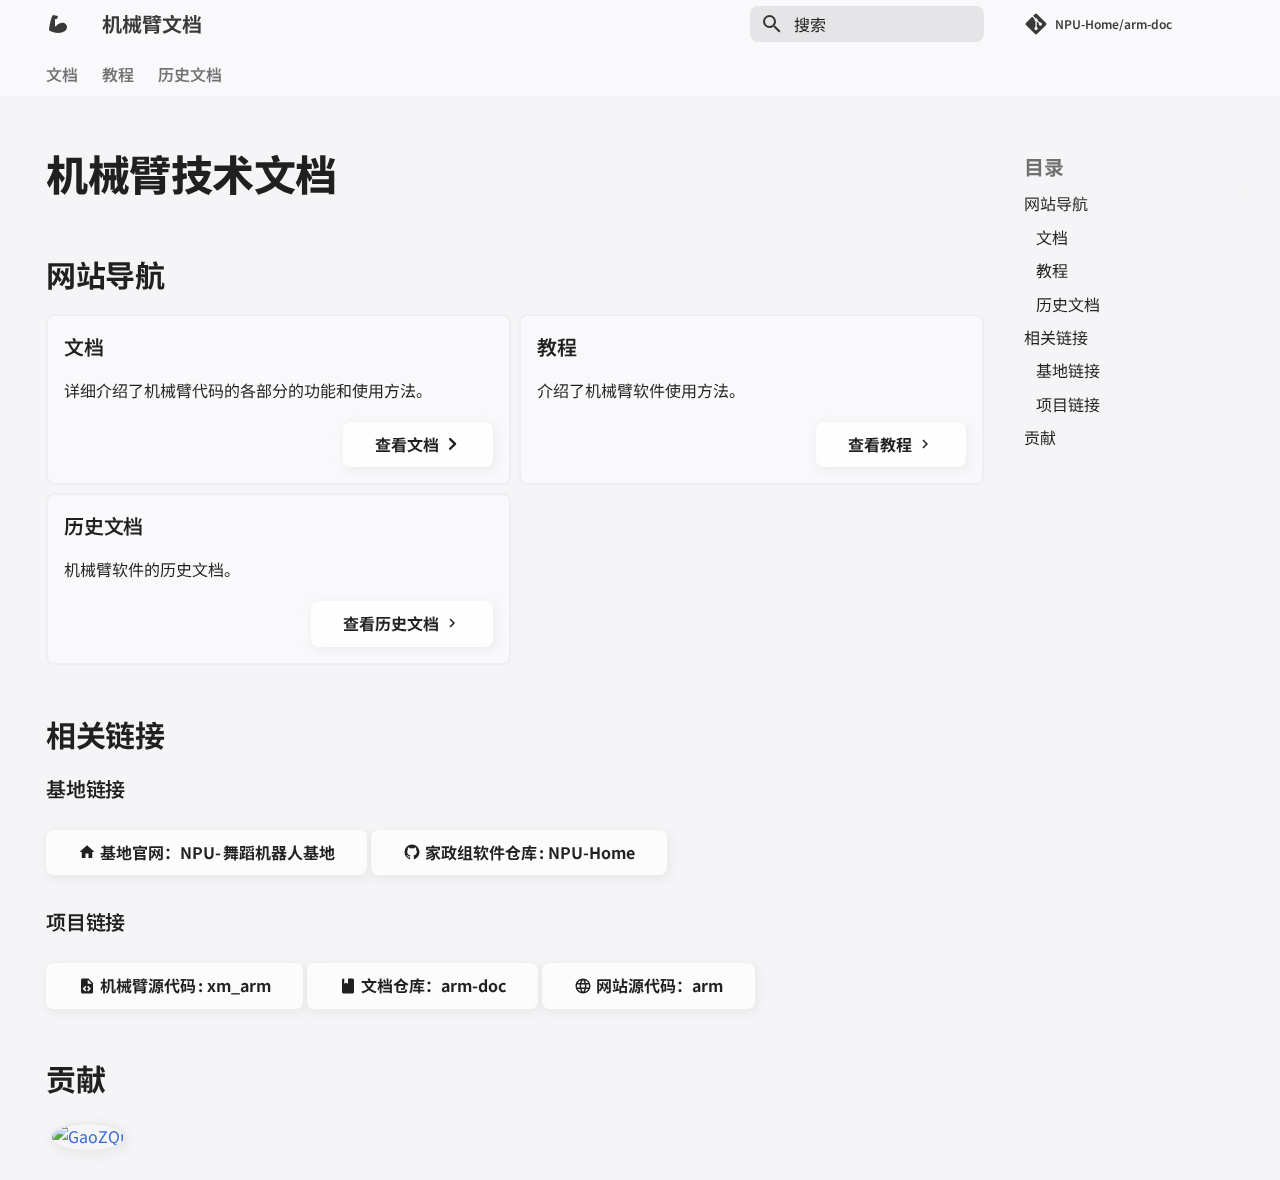
==== commit bba4d115: "Deployed 461cccc with MkDocs version: 1.6.0" ====
--- a/index.html
+++ b/index.html
@@ -1,237 +1,126 @@
-
-<!doctype html>
-<html lang="zh" class="no-js">
-  <head>
-    
-      <meta charset="utf-8">
-      <meta name="viewport" content="width=device-width,initial-scale=1">
-      
-      
-        <meta name="author" content="GaoZQi">
-      
-      
-        <link rel="canonical" href="https://NPU-Home.github.io/arm/">
-      
-      
-      
-      
-      <link rel="icon" href="image/ico.png">
-      <meta name="generator" content="mkdocs-1.6.0, mkdocs-material-9.5.28">
-    
-    
-      
-        <title>首页 - 机械臂文档</title>
-      
-    
-    
-      <link rel="stylesheet" href="assets/stylesheets/main.6543a935.min.css">
-      
-        
-        <link rel="stylesheet" href="assets/stylesheets/palette.06af60db.min.css">
-      
-      
-
-
-    
-    
-      
-    
-    
-      
-        
-        
-        <link rel="preconnect" href="https://fonts.gstatic.com" crossorigin>
-        <link rel="stylesheet" href="https://fonts.googleapis.com/css?family=Roboto:300,300i,400,400i,700,700i%7CRoboto+Mono:400,400i,700,700i&display=fallback">
-        <style>:root{--md-text-font:"Roboto";--md-code-font:"Roboto Mono"}</style>
-      
-    
-    
-      <link rel="stylesheet" href="css/timeago.css">
-    
-      <link rel="stylesheet" href="css/theme/global/fonts.css">
-    
-      <link rel="stylesheet" href="css/theme/global/scheme.css">
-    
-      <link rel="stylesheet" href="css/theme/global/img.css">
-    
-      <link rel="stylesheet" href="css/theme/content/admonition.css">
-    
-      <link rel="stylesheet" href="css/theme/content/markdown.css">
-    
-      <link rel="stylesheet" href="css/theme/head/search.css">
-    
-      <link rel="stylesheet" href="css/theme/head/git.css">
-    
-      <link rel="stylesheet" href="css/theme/head/tab.css">
-    
-      <link rel="stylesheet" href="css/theme/head/header.css">
-    
-      <link rel="stylesheet" href="css/theme/foot/footer.css">
-    
-      <link rel="stylesheet" href="css/theme/nav.css">
-    
-      <link rel="stylesheet" href="css/theme/top.css">
-    
-      <link rel="stylesheet" href="css/theme/link.css">
-    
-      <link rel="stylesheet" href="css/theme/card.css">
-    
-      <link rel="stylesheet" href="css/theme/button.css">
-    
-      <link rel="stylesheet" href="css/theme/ico.css">
-    
-      <link rel="stylesheet" href="css/img-zoom/zoom.css">
-    
-      <link rel="stylesheet" href="css/enc/input.css">
-    
-      <link rel="stylesheet" href="css/enc/button.css">
-    
-      <link rel="stylesheet" href="css/enc/msg.css">
-    
-      <link rel="stylesheet" href="css/giscus/giscus.css">
-    
-    <script>__md_scope=new URL(".",location),__md_hash=e=>[...e].reduce((e,_)=>(e<<5)-e+_.charCodeAt(0),0),__md_get=(e,_=localStorage,t=__md_scope)=>JSON.parse(_.getItem(t.pathname+"."+e)),__md_set=(e,_,t=localStorage,a=__md_scope)=>{try{t.setItem(a.pathname+"."+e,JSON.stringify(_))}catch(e){}}</script>
-    
-      
-
-    
-    
-    
-  </head>
-  
-  
-    
-    
-    
-    
-    
-    <body dir="ltr" data-md-color-scheme="auto" data-md-color-primary="indigo" data-md-color-accent="indigo">
-  
-    
-    <input class="md-toggle" data-md-toggle="drawer" type="checkbox" id="__drawer" autocomplete="off">
-    <input class="md-toggle" data-md-toggle="search" type="checkbox" id="__search" autocomplete="off">
-    <label class="md-overlay" for="__drawer"></label>
-    <div data-md-component="skip">
-      
-        
-        <a href="#_1" class="md-skip">
+<!DOCTYPE html>
+<html class="no-js" lang="zh">
+<head>
+<meta charset="utf-8"/>
+<meta content="width=device-width,initial-scale=1" name="viewport"/>
+<meta content="GaoZQi" name="author"/>
+<link href="https://NPU-Home.github.io/arm/" rel="canonical"/>
+<link href="image/ico.png" rel="icon"/>
+<meta content="mkdocs-1.6.0, mkdocs-material-9.5.28" name="generator"/>
+<title>首页 - 机械臂文档</title>
+<link href="assets/stylesheets/main.6543a935.min.css" rel="stylesheet"/>
+<link href="assets/stylesheets/palette.06af60db.min.css" rel="stylesheet"/>
+<link crossorigin="" href="https://fonts.gstatic.com" rel="preconnect"/>
+<link href="https://fonts.googleapis.com/css?family=Roboto:300,300i,400,400i,700,700i%7CRoboto+Mono:400,400i,700,700i&amp;display=fallback" rel="stylesheet"/>
+<style>:root{--md-text-font:"Roboto";--md-code-font:"Roboto Mono"}</style>
+<link href="css/timeago.css" rel="stylesheet"/>
+<link href="css/heti.css" rel="stylesheet"/>
+<link href="css/theme/global/fonts.css" rel="stylesheet"/>
+<link href="css/theme/global/scheme.css" rel="stylesheet"/>
+<link href="css/theme/global/img.css" rel="stylesheet"/>
+<link href="css/theme/content/admonition.css" rel="stylesheet"/>
+<link href="css/theme/content/markdown.css" rel="stylesheet"/>
+<link href="css/theme/head/search.css" rel="stylesheet"/>
+<link href="css/theme/head/git.css" rel="stylesheet"/>
+<link href="css/theme/head/tab.css" rel="stylesheet"/>
+<link href="css/theme/head/header.css" rel="stylesheet"/>
+<link href="css/theme/foot/footer.css" rel="stylesheet"/>
+<link href="css/theme/nav.css" rel="stylesheet"/>
+<link href="css/theme/top.css" rel="stylesheet"/>
+<link href="css/theme/link.css" rel="stylesheet"/>
+<link href="css/theme/card.css" rel="stylesheet"/>
+<link href="css/theme/button.css" rel="stylesheet"/>
+<link href="css/theme/ico.css" rel="stylesheet"/>
+<link href="css/img-zoom/zoom.css" rel="stylesheet"/>
+<link href="css/enc/input.css" rel="stylesheet"/>
+<link href="css/enc/button.css" rel="stylesheet"/>
+<link href="css/enc/msg.css" rel="stylesheet"/>
+<link href="css/giscus/giscus.css" rel="stylesheet"/>
+<script>__md_scope=new URL(".",location),__md_hash=e=>[...e].reduce((e,_)=>(e<<5)-e+_.charCodeAt(0),0),__md_get=(e,_=localStorage,t=__md_scope)=>JSON.parse(_.getItem(t.pathname+"."+e)),__md_set=(e,_,t=localStorage,a=__md_scope)=>{try{t.setItem(a.pathname+"."+e,JSON.stringify(_))}catch(e){}}</script>
+</head>
+<body data-md-color-accent="indigo" data-md-color-primary="indigo" data-md-color-scheme="auto" dir="ltr">
+<input autocomplete="off" class="md-toggle" data-md-toggle="drawer" id="__drawer" type="checkbox"/>
+<input autocomplete="off" class="md-toggle" data-md-toggle="search" id="__search" type="checkbox"/>
+<label class="md-overlay" for="__drawer"></label>
+<div data-md-component="skip">
+<a class="md-skip" href="#_1">
           跳转至
         </a>
-      
-    </div>
-    <div data-md-component="announce">
-      
-    </div>
-    
-    
-      
-
+</div>
+<div data-md-component="announce">
+</div>
 <header class="md-header" data-md-component="header">
-  <nav class="md-header__inner md-grid" aria-label="页眉">
-    <a href="." title="机械臂文档" class="md-header__button md-logo" aria-label="机械臂文档" data-md-component="logo">
-      
-  
-  <svg xmlns="http://www.w3.org/2000/svg" viewBox="0 0 24 24"><path d="M3 18.34S4 7.09 7 3l5 1-1 3.09H9v7.16h1c2-3.07 6.14-4.19 8.64-3.07 3.3 1.53 3 6.14 0 8.18C16.24 21 9 22.43 3 18.34Z"/></svg>
-
-    </a>
-    <label class="md-header__button md-icon" for="__drawer">
-      
-      <svg xmlns="http://www.w3.org/2000/svg" viewBox="0 0 24 24"><path d="M3 6h18v2H3V6m0 5h18v2H3v-2m0 5h18v2H3v-2Z"/></svg>
-    </label>
-    <div class="md-header__title" data-md-component="header-title">
-      <div class="md-header__ellipsis">
-        <div class="md-header__topic">
-          <span class="md-ellipsis">
+<nav aria-label="页眉" class="md-header__inner md-grid">
+<a aria-label="机械臂文档" class="md-header__button md-logo" data-md-component="logo" href="." title="机械臂文档">
+<svg viewbox="0 0 24 24" xmlns="http://www.w3.org/2000/svg"><path d="M3 18.34S4 7.09 7 3l5 1-1 3.09H9v7.16h1c2-3.07 6.14-4.19 8.64-3.07 3.3 1.53 3 6.14 0 8.18C16.24 21 9 22.43 3 18.34Z"></path></svg>
+</a>
+<label class="md-header__button md-icon" for="__drawer">
+<svg viewbox="0 0 24 24" xmlns="http://www.w3.org/2000/svg"><path d="M3 6h18v2H3V6m0 5h18v2H3v-2m0 5h18v2H3v-2Z"></path></svg>
+</label>
+<div class="md-header__title" data-md-component="header-title">
+<div class="md-header__ellipsis">
+<div class="md-header__topic">
+<span class="md-ellipsis">
             机械臂文档
           </span>
-        </div>
-        <div class="md-header__topic" data-md-component="header-topic">
-          <span class="md-ellipsis">
+</div>
+<div class="md-header__topic" data-md-component="header-topic">
+<span class="md-ellipsis">
             
               首页
             
           </span>
-        </div>
-      </div>
-    </div>
-    
-      
-    
-    
-    
-    
-      <label class="md-header__button md-icon" for="__search">
-        
-        <svg xmlns="http://www.w3.org/2000/svg" viewBox="0 0 24 24"><path d="M9.5 3A6.5 6.5 0 0 1 16 9.5c0 1.61-.59 3.09-1.56 4.23l.27.27h.79l5 5-1.5 1.5-5-5v-.79l-.27-.27A6.516 6.516 0 0 1 9.5 16 6.5 6.5 0 0 1 3 9.5 6.5 6.5 0 0 1 9.5 3m0 2C7 5 5 7 5 9.5S7 14 9.5 14 14 12 14 9.5 12 5 9.5 5Z"/></svg>
-      </label>
-      <div class="md-search" data-md-component="search" role="dialog">
-  <label class="md-search__overlay" for="__search"></label>
-  <div class="md-search__inner" role="search">
-    <form class="md-search__form" name="search">
-      <input type="text" class="md-search__input" name="query" aria-label="搜索" placeholder="搜索" autocapitalize="off" autocorrect="off" autocomplete="off" spellcheck="false" data-md-component="search-query" required>
-      <label class="md-search__icon md-icon" for="__search">
-        
-        <svg xmlns="http://www.w3.org/2000/svg" viewBox="0 0 24 24"><path d="M9.5 3A6.5 6.5 0 0 1 16 9.5c0 1.61-.59 3.09-1.56 4.23l.27.27h.79l5 5-1.5 1.5-5-5v-.79l-.27-.27A6.516 6.516 0 0 1 9.5 16 6.5 6.5 0 0 1 3 9.5 6.5 6.5 0 0 1 9.5 3m0 2C7 5 5 7 5 9.5S7 14 9.5 14 14 12 14 9.5 12 5 9.5 5Z"/></svg>
-        
-        <svg xmlns="http://www.w3.org/2000/svg" viewBox="0 0 24 24"><path d="M20 11v2H8l5.5 5.5-1.42 1.42L4.16 12l7.92-7.92L13.5 5.5 8 11h12Z"/></svg>
-      </label>
-      <nav class="md-search__options" aria-label="查找">
-        
-        <button type="reset" class="md-search__icon md-icon" title="清空当前内容" aria-label="清空当前内容" tabindex="-1">
-          
-          <svg xmlns="http://www.w3.org/2000/svg" viewBox="0 0 24 24"><path d="M19 6.41 17.59 5 12 10.59 6.41 5 5 6.41 10.59 12 5 17.59 6.41 19 12 13.41 17.59 19 19 17.59 13.41 12 19 6.41Z"/></svg>
-        </button>
-      </nav>
-      
-    </form>
-    <div class="md-search__output">
-      <div class="md-search__scrollwrap" tabindex="0" data-md-scrollfix>
-        <div class="md-search-result" data-md-component="search-result">
-          <div class="md-search-result__meta">
+</div>
+</div>
+</div>
+<label class="md-header__button md-icon" for="__search">
+<svg viewbox="0 0 24 24" xmlns="http://www.w3.org/2000/svg"><path d="M9.5 3A6.5 6.5 0 0 1 16 9.5c0 1.61-.59 3.09-1.56 4.23l.27.27h.79l5 5-1.5 1.5-5-5v-.79l-.27-.27A6.516 6.516 0 0 1 9.5 16 6.5 6.5 0 0 1 3 9.5 6.5 6.5 0 0 1 9.5 3m0 2C7 5 5 7 5 9.5S7 14 9.5 14 14 12 14 9.5 12 5 9.5 5Z"></path></svg>
+</label>
+<div class="md-search" data-md-component="search" role="dialog">
+<label class="md-search__overlay" for="__search"></label>
+<div class="md-search__inner" role="search">
+<form class="md-search__form" name="search">
+<input aria-label="搜索" autocapitalize="off" autocomplete="off" autocorrect="off" class="md-search__input" data-md-component="search-query" name="query" placeholder="搜索" required="" spellcheck="false" type="text"/>
+<label class="md-search__icon md-icon" for="__search">
+<svg viewbox="0 0 24 24" xmlns="http://www.w3.org/2000/svg"><path d="M9.5 3A6.5 6.5 0 0 1 16 9.5c0 1.61-.59 3.09-1.56 4.23l.27.27h.79l5 5-1.5 1.5-5-5v-.79l-.27-.27A6.516 6.516 0 0 1 9.5 16 6.5 6.5 0 0 1 3 9.5 6.5 6.5 0 0 1 9.5 3m0 2C7 5 5 7 5 9.5S7 14 9.5 14 14 12 14 9.5 12 5 9.5 5Z"></path></svg>
+<svg viewbox="0 0 24 24" xmlns="http://www.w3.org/2000/svg"><path d="M20 11v2H8l5.5 5.5-1.42 1.42L4.16 12l7.92-7.92L13.5 5.5 8 11h12Z"></path></svg>
+</label>
+<nav aria-label="查找" class="md-search__options">
+<button aria-label="清空当前内容" class="md-search__icon md-icon" tabindex="-1" title="清空当前内容" type="reset">
+<svg viewbox="0 0 24 24" xmlns="http://www.w3.org/2000/svg"><path d="M19 6.41 17.59 5 12 10.59 6.41 5 5 6.41 10.59 12 5 17.59 6.41 19 12 13.41 17.59 19 19 17.59 13.41 12 19 6.41Z"></path></svg>
+</button>
+</nav>
+</form>
+<div class="md-search__output">
+<div class="md-search__scrollwrap" data-md-scrollfix="" tabindex="0">
+<div class="md-search-result" data-md-component="search-result">
+<div class="md-search-result__meta">
             正在初始化搜索引擎
           </div>
-          <ol class="md-search-result__list" role="presentation"></ol>
-        </div>
-      </div>
-    </div>
-  </div>
-</div>
-    
-    
-      <div class="md-header__source">
-        <a href="https://github.com/NPU-Home/arm-doc" title="前往仓库" class="md-source" data-md-component="source">
-  <div class="md-source__icon md-icon">
-    
-    <svg xmlns="http://www.w3.org/2000/svg" viewBox="0 0 448 512"><!--! Font Awesome Free 6.5.2 by @fontawesome - https://fontawesome.com License - https://fontawesome.com/license/free (Icons: CC BY 4.0, Fonts: SIL OFL 1.1, Code: MIT License) Copyright 2024 Fonticons, Inc.--><path d="M439.55 236.05 244 40.45a28.87 28.87 0 0 0-40.81 0l-40.66 40.63 51.52 51.52c27.06-9.14 52.68 16.77 43.39 43.68l49.66 49.66c34.23-11.8 61.18 31 35.47 56.69-26.49 26.49-70.21-2.87-56-37.34L240.22 199v121.85c25.3 12.54 22.26 41.85 9.08 55a34.34 34.34 0 0 1-48.55 0c-17.57-17.6-11.07-46.91 11.25-56v-123c-20.8-8.51-24.6-30.74-18.64-45L142.57 101 8.45 235.14a28.86 28.86 0 0 0 0 40.81l195.61 195.6a28.86 28.86 0 0 0 40.8 0l194.69-194.69a28.86 28.86 0 0 0 0-40.81z"/></svg>
-  </div>
-  <div class="md-source__repository">
+<ol class="md-search-result__list" role="presentation"></ol>
+</div>
+</div>
+</div>
+</div>
+</div>
+<div class="md-header__source">
+<a class="md-source" data-md-component="source" href="https://github.com/NPU-Home/arm-doc" title="前往仓库">
+<div class="md-source__icon md-icon">
+<svg viewbox="0 0 448 512" xmlns="http://www.w3.org/2000/svg"><!--! Font Awesome Free 6.5.2 by @fontawesome - https://fontawesome.com License - https://fontawesome.com/license/free (Icons: CC BY 4.0, Fonts: SIL OFL 1.1, Code: MIT License) Copyright 2024 Fonticons, Inc.--><path d="M439.55 236.05 244 40.45a28.87 28.87 0 0 0-40.81 0l-40.66 40.63 51.52 51.52c27.06-9.14 52.68 16.77 43.39 43.68l49.66 49.66c34.23-11.8 61.18 31 35.47 56.69-26.49 26.49-70.21-2.87-56-37.34L240.22 199v121.85c25.3 12.54 22.26 41.85 9.08 55a34.34 34.34 0 0 1-48.55 0c-17.57-17.6-11.07-46.91 11.25-56v-123c-20.8-8.51-24.6-30.74-18.64-45L142.57 101 8.45 235.14a28.86 28.86 0 0 0 0 40.81l195.61 195.6a28.86 28.86 0 0 0 40.8 0l194.69-194.69a28.86 28.86 0 0 0 0-40.81z"></path></svg>
+</div>
+<div class="md-source__repository">
     NPU-Home/arm-doc
   </div>
 </a>
-      </div>
-    
-  </nav>
-  
+</div>
+</nav>
 </header>
-    
-    <div class="md-container" data-md-component="container">
-      
-      
-        
-          
-            
-<nav class="md-tabs" aria-label="标签" data-md-component="tabs">
-  <div class="md-grid">
-    <ul class="md-tabs__list">
-      
-        
-  
-  
-  
-    
-    
-      <li class="md-tabs__item">
-        <a href="page/doc/" class="md-tabs__link">
+<div class="md-container" data-md-component="container">
+<nav aria-label="标签" class="md-tabs" data-md-component="tabs">
+<div class="md-grid">
+<ul class="md-tabs__list">
+<li class="md-tabs__item">
+<a class="md-tabs__link" href="page/doc/">
           
   
     
@@ -239,19 +128,9 @@
   文档
 
         </a>
-      </li>
-    
-  
-
-      
-        
-  
-  
-  
-    
-    
-      <li class="md-tabs__item">
-        <a href="page/tutorial/" class="md-tabs__link">
+</li>
+<li class="md-tabs__item">
+<a class="md-tabs__link" href="page/tutorial/">
           
   
     
@@ -259,17 +138,9 @@
   教程
 
         </a>
-      </li>
-    
-  
-
-      
-        
-  
-  
-  
-    <li class="md-tabs__item">
-      <a href="page/history/" class="md-tabs__link">
+</li>
+<li class="md-tabs__item">
+<a class="md-tabs__link" href="page/history/">
         
   
     
@@ -277,469 +148,209 @@
   历史文档
 
       </a>
-    </li>
-  
-
-      
-    </ul>
-  </div>
-</nav>
-          
-        
-      
-      <main class="md-main" data-md-component="main">
-        <div class="md-main__inner md-grid">
-          
-            
-              
-                
-              
-              <div class="md-sidebar md-sidebar--primary" data-md-component="sidebar" data-md-type="navigation" hidden>
-                <div class="md-sidebar__scrollwrap">
-                  <div class="md-sidebar__inner">
-                    
-
-
-  
-
-
-<nav class="md-nav md-nav--primary md-nav--lifted" aria-label="导航栏" data-md-level="0">
-  <label class="md-nav__title" for="__drawer">
-    <a href="." title="机械臂文档" class="md-nav__button md-logo" aria-label="机械臂文档" data-md-component="logo">
-      
-  
-  <svg xmlns="http://www.w3.org/2000/svg" viewBox="0 0 24 24"><path d="M3 18.34S4 7.09 7 3l5 1-1 3.09H9v7.16h1c2-3.07 6.14-4.19 8.64-3.07 3.3 1.53 3 6.14 0 8.18C16.24 21 9 22.43 3 18.34Z"/></svg>
-
-    </a>
+</li>
+</ul>
+</div>
+</nav>
+<main class="md-main" data-md-component="main">
+<div class="md-main__inner md-grid">
+<div class="md-sidebar md-sidebar--primary" data-md-component="sidebar" data-md-type="navigation" hidden="">
+<div class="md-sidebar__scrollwrap">
+<div class="md-sidebar__inner">
+<nav aria-label="导航栏" class="md-nav md-nav--primary md-nav--lifted" data-md-level="0">
+<label class="md-nav__title" for="__drawer">
+<a aria-label="机械臂文档" class="md-nav__button md-logo" data-md-component="logo" href="." title="机械臂文档">
+<svg viewbox="0 0 24 24" xmlns="http://www.w3.org/2000/svg"><path d="M3 18.34S4 7.09 7 3l5 1-1 3.09H9v7.16h1c2-3.07 6.14-4.19 8.64-3.07 3.3 1.53 3 6.14 0 8.18C16.24 21 9 22.43 3 18.34Z"></path></svg>
+</a>
     机械臂文档
   </label>
-  
-    <div class="md-nav__source">
-      <a href="https://github.com/NPU-Home/arm-doc" title="前往仓库" class="md-source" data-md-component="source">
-  <div class="md-source__icon md-icon">
-    
-    <svg xmlns="http://www.w3.org/2000/svg" viewBox="0 0 448 512"><!--! Font Awesome Free 6.5.2 by @fontawesome - https://fontawesome.com License - https://fontawesome.com/license/free (Icons: CC BY 4.0, Fonts: SIL OFL 1.1, Code: MIT License) Copyright 2024 Fonticons, Inc.--><path d="M439.55 236.05 244 40.45a28.87 28.87 0 0 0-40.81 0l-40.66 40.63 51.52 51.52c27.06-9.14 52.68 16.77 43.39 43.68l49.66 49.66c34.23-11.8 61.18 31 35.47 56.69-26.49 26.49-70.21-2.87-56-37.34L240.22 199v121.85c25.3 12.54 22.26 41.85 9.08 55a34.34 34.34 0 0 1-48.55 0c-17.57-17.6-11.07-46.91 11.25-56v-123c-20.8-8.51-24.6-30.74-18.64-45L142.57 101 8.45 235.14a28.86 28.86 0 0 0 0 40.81l195.61 195.6a28.86 28.86 0 0 0 40.8 0l194.69-194.69a28.86 28.86 0 0 0 0-40.81z"/></svg>
-  </div>
-  <div class="md-source__repository">
+<div class="md-nav__source">
+<a class="md-source" data-md-component="source" href="https://github.com/NPU-Home/arm-doc" title="前往仓库">
+<div class="md-source__icon md-icon">
+<svg viewbox="0 0 448 512" xmlns="http://www.w3.org/2000/svg"><!--! Font Awesome Free 6.5.2 by @fontawesome - https://fontawesome.com License - https://fontawesome.com/license/free (Icons: CC BY 4.0, Fonts: SIL OFL 1.1, Code: MIT License) Copyright 2024 Fonticons, Inc.--><path d="M439.55 236.05 244 40.45a28.87 28.87 0 0 0-40.81 0l-40.66 40.63 51.52 51.52c27.06-9.14 52.68 16.77 43.39 43.68l49.66 49.66c34.23-11.8 61.18 31 35.47 56.69-26.49 26.49-70.21-2.87-56-37.34L240.22 199v121.85c25.3 12.54 22.26 41.85 9.08 55a34.34 34.34 0 0 1-48.55 0c-17.57-17.6-11.07-46.91 11.25-56v-123c-20.8-8.51-24.6-30.74-18.64-45L142.57 101 8.45 235.14a28.86 28.86 0 0 0 0 40.81l195.61 195.6a28.86 28.86 0 0 0 40.8 0l194.69-194.69a28.86 28.86 0 0 0 0-40.81z"></path></svg>
+</div>
+<div class="md-source__repository">
     NPU-Home/arm-doc
   </div>
 </a>
-    </div>
-  
-  <ul class="md-nav__list" data-md-scrollfix>
-    
-      
-      
-  
-  
-  
-  
-    
-    
-      
-        
-          
-        
-      
-        
-      
-        
-      
-        
-      
-        
-      
-        
-      
-    
-    
-      
-      
-        
-      
-    
-    
-    <li class="md-nav__item md-nav__item--nested">
-      
-        
-        
-          
-        
-        <input class="md-nav__toggle md-toggle md-toggle--indeterminate" type="checkbox" id="__nav_1" >
-        
-          
-          
-          <div class="md-nav__link md-nav__container">
-            <a href="page/doc/" class="md-nav__link ">
-              
-  
-  <span class="md-ellipsis">
+</div>
+<ul class="md-nav__list" data-md-scrollfix="">
+<li class="md-nav__item md-nav__item--nested">
+<input class="md-nav__toggle md-toggle md-toggle--indeterminate" id="__nav_1" type="checkbox"/>
+<div class="md-nav__link md-nav__container">
+<a class="md-nav__link" href="page/doc/">
+<span class="md-ellipsis">
     文档
   </span>
-  
-
-            </a>
-            
-              
-              <label class="md-nav__link " for="__nav_1" id="__nav_1_label" tabindex="0">
-                <span class="md-nav__icon md-icon"></span>
-              </label>
-            
-          </div>
-        
-        <nav class="md-nav" data-md-level="1" aria-labelledby="__nav_1_label" aria-expanded="false">
-          <label class="md-nav__title" for="__nav_1">
-            <span class="md-nav__icon md-icon"></span>
+</a>
+<label class="md-nav__link" for="__nav_1" id="__nav_1_label" tabindex="0">
+<span class="md-nav__icon md-icon"></span>
+</label>
+</div>
+<nav aria-expanded="false" aria-labelledby="__nav_1_label" class="md-nav" data-md-level="1">
+<label class="md-nav__title" for="__nav_1">
+<span class="md-nav__icon md-icon"></span>
             文档
           </label>
-          <ul class="md-nav__list" data-md-scrollfix>
-            
-              
-            
-              
-                
-  
-  
-  
-  
-    <li class="md-nav__item">
-      <a href="page/doc/%E6%9C%BA%E6%A2%B0/%E6%9C%BA%E6%A2%B0%E8%87%82%E7%BB%93%E6%9E%84/" class="md-nav__link">
-        
-  
-  <span class="md-ellipsis">
+<ul class="md-nav__list" data-md-scrollfix="">
+<li class="md-nav__item">
+<a class="md-nav__link" href="page/doc/%E6%9C%BA%E6%A2%B0/%E6%9C%BA%E6%A2%B0%E8%87%82%E7%BB%93%E6%9E%84/">
+<span class="md-ellipsis">
     机械臂结构
   </span>
-  
-
-      </a>
-    </li>
-  
-
-              
-            
-              
-                
-  
-  
-  
-  
-    <li class="md-nav__item">
-      <a href="page/doc/%E7%94%B5%E5%AD%90/%E4%B8%B2%E5%8F%A3%E9%80%9A%E4%BF%A1/" class="md-nav__link">
-        
-  
-  <span class="md-ellipsis">
+</a>
+</li>
+<li class="md-nav__item">
+<a class="md-nav__link" href="page/doc/%E7%94%B5%E5%AD%90/%E4%B8%B2%E5%8F%A3%E9%80%9A%E4%BF%A1/">
+<span class="md-ellipsis">
     串口通信
   </span>
-  
-
-      </a>
-    </li>
-  
-
-              
-            
-              
-                
-  
-  
-  
-  
-    <li class="md-nav__item">
-      <a href="page/doc/%E7%94%B5%E5%AD%90/%E6%95%B0%E6%8D%AE%E5%B8%A7%E6%A0%BC%E5%BC%8F/" class="md-nav__link">
-        
-  
-  <span class="md-ellipsis">
+</a>
+</li>
+<li class="md-nav__item">
+<a class="md-nav__link" href="page/doc/%E7%94%B5%E5%AD%90/%E6%95%B0%E6%8D%AE%E5%B8%A7%E6%A0%BC%E5%BC%8F/">
+<span class="md-ellipsis">
     数据帧格式
   </span>
-  
-
-      </a>
-    </li>
-  
-
-              
-            
-              
-                
-  
-  
-  
-  
-    <li class="md-nav__item">
-      <a href="page/doc/%E7%94%B5%E5%AD%90/%E6%95%B0%E6%8D%AE%E5%B8%A7%E6%9E%84%E9%80%A0/" class="md-nav__link">
-        
-  
-  <span class="md-ellipsis">
+</a>
+</li>
+<li class="md-nav__item">
+<a class="md-nav__link" href="page/doc/%E7%94%B5%E5%AD%90/%E6%95%B0%E6%8D%AE%E5%B8%A7%E6%9E%84%E9%80%A0/">
+<span class="md-ellipsis">
     数据帧构造
   </span>
-  
-
-      </a>
-    </li>
-  
-
-              
-            
-              
-                
-  
-  
-  
-  
-    <li class="md-nav__item">
-      <a href="page/doc/%E8%A7%A3%E7%AE%97/%E8%AE%A1%E7%AE%97%E6%96%87%E6%A1%A3/" class="md-nav__link">
-        
-  
-  <span class="md-ellipsis">
+</a>
+</li>
+<li class="md-nav__item">
+<a class="md-nav__link" href="page/doc/%E8%A7%A3%E7%AE%97/%E8%AE%A1%E7%AE%97%E6%96%87%E6%A1%A3/">
+<span class="md-ellipsis">
     解算算法
   </span>
-  
-
-      </a>
-    </li>
-  
-
-              
-            
-          </ul>
-        </nav>
-      
-    </li>
-  
-
-    
-      
-      
-  
-  
-  
-  
-    
-    
-      
-        
-          
-        
-      
-        
-      
-    
-    
-      
-      
-        
-      
-    
-    
-    <li class="md-nav__item md-nav__item--nested">
-      
-        
-        
-          
-        
-        <input class="md-nav__toggle md-toggle md-toggle--indeterminate" type="checkbox" id="__nav_2" >
-        
-          
-          
-          <div class="md-nav__link md-nav__container">
-            <a href="page/tutorial/" class="md-nav__link ">
-              
-  
-  <span class="md-ellipsis">
+</a>
+</li>
+</ul>
+</nav>
+</li>
+<li class="md-nav__item md-nav__item--nested">
+<input class="md-nav__toggle md-toggle md-toggle--indeterminate" id="__nav_2" type="checkbox"/>
+<div class="md-nav__link md-nav__container">
+<a class="md-nav__link" href="page/tutorial/">
+<span class="md-ellipsis">
     教程
   </span>
-  
-
-            </a>
-            
-              
-              <label class="md-nav__link " for="__nav_2" id="__nav_2_label" tabindex="0">
-                <span class="md-nav__icon md-icon"></span>
-              </label>
-            
-          </div>
-        
-        <nav class="md-nav" data-md-level="1" aria-labelledby="__nav_2_label" aria-expanded="false">
-          <label class="md-nav__title" for="__nav_2">
-            <span class="md-nav__icon md-icon"></span>
+</a>
+<label class="md-nav__link" for="__nav_2" id="__nav_2_label" tabindex="0">
+<span class="md-nav__icon md-icon"></span>
+</label>
+</div>
+<nav aria-expanded="false" aria-labelledby="__nav_2_label" class="md-nav" data-md-level="1">
+<label class="md-nav__title" for="__nav_2">
+<span class="md-nav__icon md-icon"></span>
             教程
           </label>
-          <ul class="md-nav__list" data-md-scrollfix>
-            
-              
-            
-              
-                
-  
-  
-  
-  
-    <li class="md-nav__item">
-      <a href="page/tutorial/MoveIt%21/%E9%85%8D%E7%BD%AEURDF/" class="md-nav__link">
-        
-  
-  <span class="md-ellipsis">
+<ul class="md-nav__list" data-md-scrollfix="">
+<li class="md-nav__item">
+<a class="md-nav__link" href="page/tutorial/MoveIt%21/%E9%85%8D%E7%BD%AEURDF/">
+<span class="md-ellipsis">
     配置URDF
   </span>
-  
-
-      </a>
-    </li>
-  
-
-              
-            
-          </ul>
-        </nav>
-      
-    </li>
-  
-
-    
-      
-      
-  
-  
-  
-  
-    <li class="md-nav__item">
-      <a href="page/history/" class="md-nav__link">
-        
-  
-  <span class="md-ellipsis">
+</a>
+</li>
+</ul>
+</nav>
+</li>
+<li class="md-nav__item">
+<a class="md-nav__link" href="page/history/">
+<span class="md-ellipsis">
     历史文档
   </span>
-  
-
-      </a>
-    </li>
-  
-
-    
-  </ul>
-</nav>
-                  </div>
-                </div>
-              </div>
-            
-            
-              
-                
-              
-              <div class="md-sidebar md-sidebar--secondary" data-md-component="sidebar" data-md-type="toc" >
-                <div class="md-sidebar__scrollwrap">
-                  <div class="md-sidebar__inner">
-                    
-
-<nav class="md-nav md-nav--secondary" aria-label="目录">
-  
-  
-  
-    
-  
-  
-    <label class="md-nav__title" for="__toc">
-      <span class="md-nav__icon md-icon"></span>
+</a>
+</li>
+</ul>
+</nav>
+</div>
+</div>
+</div>
+<div class="md-sidebar md-sidebar--secondary" data-md-component="sidebar" data-md-type="toc">
+<div class="md-sidebar__scrollwrap">
+<div class="md-sidebar__inner">
+<nav aria-label="目录" class="md-nav md-nav--secondary">
+<label class="md-nav__title" for="__toc">
+<span class="md-nav__icon md-icon"></span>
       目录
     </label>
-    <ul class="md-nav__list" data-md-component="toc" data-md-scrollfix>
-      
-        <li class="md-nav__item">
-  <a href="#_2" class="md-nav__link">
-    <span class="md-ellipsis">
+<ul class="md-nav__list" data-md-component="toc" data-md-scrollfix="">
+<li class="md-nav__item">
+<a class="md-nav__link" href="#_2">
+<span class="md-ellipsis">
       网站导航
     </span>
-  </a>
-  
-    <nav class="md-nav" aria-label="网站导航">
-      <ul class="md-nav__list">
-        
-          <li class="md-nav__item">
-  <a href="#_3" class="md-nav__link">
-    <span class="md-ellipsis">
+</a>
+<nav aria-label="网站导航" class="md-nav">
+<ul class="md-nav__list">
+<li class="md-nav__item">
+<a class="md-nav__link" href="#_3">
+<span class="md-ellipsis">
       文档
     </span>
-  </a>
-  
-</li>
-        
-          <li class="md-nav__item">
-  <a href="#_4" class="md-nav__link">
-    <span class="md-ellipsis">
+</a>
+</li>
+<li class="md-nav__item">
+<a class="md-nav__link" href="#_4">
+<span class="md-ellipsis">
       教程
     </span>
-  </a>
-  
-</li>
-        
-          <li class="md-nav__item">
-  <a href="#_5" class="md-nav__link">
-    <span class="md-ellipsis">
+</a>
+</li>
+<li class="md-nav__item">
+<a class="md-nav__link" href="#_5">
+<span class="md-ellipsis">
       历史文档
     </span>
-  </a>
-  
-</li>
-        
-      </ul>
-    </nav>
-  
-</li>
-      
-        <li class="md-nav__item">
-  <a href="#_6" class="md-nav__link">
-    <span class="md-ellipsis">
+</a>
+</li>
+</ul>
+</nav>
+</li>
+<li class="md-nav__item">
+<a class="md-nav__link" href="#_6">
+<span class="md-ellipsis">
       相关链接
     </span>
-  </a>
-  
-    <nav class="md-nav" aria-label="相关链接">
-      <ul class="md-nav__list">
-        
-          <li class="md-nav__item">
-  <a href="#_7" class="md-nav__link">
-    <span class="md-ellipsis">
+</a>
+<nav aria-label="相关链接" class="md-nav">
+<ul class="md-nav__list">
+<li class="md-nav__item">
+<a class="md-nav__link" href="#_7">
+<span class="md-ellipsis">
       基地链接
     </span>
-  </a>
-  
-</li>
-        
-          <li class="md-nav__item">
-  <a href="#_8" class="md-nav__link">
-    <span class="md-ellipsis">
+</a>
+</li>
+<li class="md-nav__item">
+<a class="md-nav__link" href="#_8">
+<span class="md-ellipsis">
       项目链接
     </span>
-  </a>
-  
-</li>
-        
-      </ul>
-    </nav>
-  
-</li>
-      
-        <li class="md-nav__item">
-  <a href="#_9" class="md-nav__link">
-    <span class="md-ellipsis">
+</a>
+</li>
+</ul>
+</nav>
+</li>
+<li class="md-nav__item">
+<a class="md-nav__link" href="#_9">
+<span class="md-ellipsis">
       贡献
     </span>
-  </a>
-  
-</li>
-      
-    </ul>
-  
-</nav>
-                  </div>
-                </div>
-              </div>
-            
-          
-          
-            <div class="md-content" data-md-component="content">
-              <article class="md-content__inner md-typeset">
-                 
+</a>
+</li>
+</ul>
+</nav>
+</div>
+</div>
+</div>
+<div class="md-content" data-md-component="content">
+<article class="md-content__inner md-typeset">
 <h1 id="_1">机械臂技术文档</h1>
 <h2 id="_2">网站导航</h2>
 <div class="grid cards">
@@ -747,102 +358,63 @@
 <li>
 <h3 id="_3">文档</h3>
 <p>详细介绍了机械臂代码的各部分的功能和使用方法。</p>
-<p><a class="md-button" href="page/doc/" id="right">查看文档 <span class="twemoji"><svg xmlns="http://www.w3.org/2000/svg" viewBox="0 0 12 12"><path d="M4.7 10c-.2 0-.4-.1-.5-.2-.3-.3-.3-.8 0-1.1L6.9 6 4.2 3.3c-.3-.3-.3-.8 0-1.1.3-.3.8-.3 1.1 0l3.3 3.2c.3.3.3.8 0 1.1L5.3 9.7c-.2.2-.4.3-.6.3Z"/></svg></span></a></p>
+<p><a class="md-button" href="page/doc/" id="right">查看文档 <span class="twemoji"><svg viewbox="0 0 12 12" xmlns="http://www.w3.org/2000/svg"><path d="M4.7 10c-.2 0-.4-.1-.5-.2-.3-.3-.3-.8 0-1.1L6.9 6 4.2 3.3c-.3-.3-.3-.8 0-1.1.3-.3.8-.3 1.1 0l3.3 3.2c.3.3.3.8 0 1.1L5.3 9.7c-.2.2-.4.3-.6.3Z"></path></svg></span></a></p>
 </li>
 <li>
 <h3 id="_4">教程</h3>
 <p>介绍了机械臂软件使用方法。</p>
-<p><a class="md-button" href="page/tutorial/" id="right">查看教程 <span class="twemoji"><svg xmlns="http://www.w3.org/2000/svg" viewBox="0 0 24 24"><path d="M8.59 16.58 13.17 12 8.59 7.41 10 6l6 6-6 6-1.41-1.42Z"/></svg></span></a></p>
+<p><a class="md-button" href="page/tutorial/" id="right">查看教程 <span class="twemoji"><svg viewbox="0 0 24 24" xmlns="http://www.w3.org/2000/svg"><path d="M8.59 16.58 13.17 12 8.59 7.41 10 6l6 6-6 6-1.41-1.42Z"></path></svg></span></a></p>
 </li>
 <li>
 <h3 id="_5">历史文档</h3>
 <p>机械臂软件的历史文档。</p>
-<p><a class="md-button" href="page/history/" id="right">查看历史文档 <span class="twemoji"><svg xmlns="http://www.w3.org/2000/svg" viewBox="0 0 24 24"><path d="M8.59 16.58 13.17 12 8.59 7.41 10 6l6 6-6 6-1.41-1.42Z"/></svg></span></a></p>
+<p><a class="md-button" href="page/history/" id="right">查看历史文档 <span class="twemoji"><svg viewbox="0 0 24 24" xmlns="http://www.w3.org/2000/svg"><path d="M8.59 16.58 13.17 12 8.59 7.41 10 6l6 6-6 6-1.41-1.42Z"></path></svg></span></a></p>
 </li>
 </ul>
 </div>
 <h2 id="_6">相关链接</h2>
 <h3 id="_7">基地链接</h3>
-<p><a class="md-button" href="https://npu-home.github.io/home/"><span class="twemoji"><svg xmlns="http://www.w3.org/2000/svg" viewBox="0 0 24 24"><path d="M10 20v-6h4v6h5v-8h3L12 3 2 12h3v8h5Z"/></svg></span> 基地官网：NPU-舞蹈机器人基地</a>
-<a class="md-button" href="https://github.com/NPU-Home"><span class="twemoji"><svg xmlns="http://www.w3.org/2000/svg" viewBox="0 0 24 24"><path d="M12 2A10 10 0 0 0 2 12c0 4.42 2.87 8.17 6.84 9.5.5.08.66-.23.66-.5v-1.69c-2.77.6-3.36-1.34-3.36-1.34-.46-1.16-1.11-1.47-1.11-1.47-.91-.62.07-.6.07-.6 1 .07 1.53 1.03 1.53 1.03.87 1.52 2.34 1.07 2.91.83.09-.65.35-1.09.63-1.34-2.22-.25-4.55-1.11-4.55-4.92 0-1.11.38-2 1.03-2.71-.1-.25-.45-1.29.1-2.64 0 0 .84-.27 2.75 1.02.79-.22 1.65-.33 2.5-.33.85 0 1.71.11 2.5.33 1.91-1.29 2.75-1.02 2.75-1.02.55 1.35.2 2.39.1 2.64.65.71 1.03 1.6 1.03 2.71 0 3.82-2.34 4.66-4.57 4.91.36.31.69.92.69 1.85V21c0 .27.16.59.67.5C19.14 20.16 22 16.42 22 12A10 10 0 0 0 12 2Z"/></svg></span> 家政组软件仓库: NPU-Home</a></p>
+<p><a class="md-button" href="https://npu-home.github.io/home/"><span class="twemoji"><svg viewbox="0 0 24 24" xmlns="http://www.w3.org/2000/svg"><path d="M10 20v-6h4v6h5v-8h3L12 3 2 12h3v8h5Z"></path></svg></span> 基地官网：<span>NPU-<span class="heti-spacing"> </span></span>舞蹈机器人基地</a>
+<a class="md-button" href="https://github.com/NPU-Home"><span class="twemoji"><svg viewbox="0 0 24 24" xmlns="http://www.w3.org/2000/svg"><path d="M12 2A10 10 0 0 0 2 12c0 4.42 2.87 8.17 6.84 9.5.5.08.66-.23.66-.5v-1.69c-2.77.6-3.36-1.34-3.36-1.34-.46-1.16-1.11-1.47-1.11-1.47-.91-.62.07-.6.07-.6 1 .07 1.53 1.03 1.53 1.03.87 1.52 2.34 1.07 2.91.83.09-.65.35-1.09.63-1.34-2.22-.25-4.55-1.11-4.55-4.92 0-1.11.38-2 1.03-2.71-.1-.25-.45-1.29.1-2.64 0 0 .84-.27 2.75 1.02.79-.22 1.65-.33 2.5-.33.85 0 1.71.11 2.5.33 1.91-1.29 2.75-1.02 2.75-1.02.55 1.35.2 2.39.1 2.64.65.71 1.03 1.6 1.03 2.71 0 3.82-2.34 4.66-4.57 4.91.36.31.69.92.69 1.85V21c0 .27.16.59.67.5C19.14 20.16 22 16.42 22 12A10 10 0 0 0 12 2Z"></path></svg></span> 家政组软件仓库<span><span class="heti-spacing"> </span>: NPU-Home</span></a></p>
 <h3 id="_8">项目链接</h3>
-<p><a class="md-button" href="https://github.com/NPU-Home/xm_arm.git"><span class="twemoji"><svg xmlns="http://www.w3.org/2000/svg" viewBox="0 0 24 24"><path d="M13 9h5.5L13 3.5V9M6 2h8l6 6v12a2 2 0 0 1-2 2H6a2 2 0 0 1-2-2V4c0-1.11.89-2 2-2m.12 13.5 3.74 3.74 1.42-1.41-2.33-2.33 2.33-2.33-1.42-1.41-3.74 3.74m11.16 0-3.74-3.74-1.42 1.41 2.33 2.33-2.33 2.33 1.42 1.41 3.74-3.74Z"/></svg></span> 机械臂源代码: xm_arm</a>
-<a class="md-button" href="https://github.com/NPU-Home/arm-doc"><span class="twemoji"><svg xmlns="http://www.w3.org/2000/svg" viewBox="0 0 24 24"><path d="M18 22a2 2 0 0 0 2-2V4a2 2 0 0 0-2-2h-6v7L9.5 7.5 7 9V2H6a2 2 0 0 0-2 2v16a2 2 0 0 0 2 2h12Z"/></svg></span> 文档仓库：arm-doc</a>
-<a class="md-button" href="https://github.com/NPU-Home/arm"><span class="twemoji"><svg xmlns="http://www.w3.org/2000/svg" viewBox="0 0 24 24"><path d="M16.36 14c.08-.66.14-1.32.14-2 0-.68-.06-1.34-.14-2h3.38c.16.64.26 1.31.26 2s-.1 1.36-.26 2m-5.15 5.56c.6-1.11 1.06-2.31 1.38-3.56h2.95a8.03 8.03 0 0 1-4.33 3.56M14.34 14H9.66c-.1-.66-.16-1.32-.16-2 0-.68.06-1.35.16-2h4.68c.09.65.16 1.32.16 2 0 .68-.07 1.34-.16 2M12 19.96c-.83-1.2-1.5-2.53-1.91-3.96h3.82c-.41 1.43-1.08 2.76-1.91 3.96M8 8H5.08A7.923 7.923 0 0 1 9.4 4.44C8.8 5.55 8.35 6.75 8 8m-2.92 8H8c.35 1.25.8 2.45 1.4 3.56A8.008 8.008 0 0 1 5.08 16m-.82-2C4.1 13.36 4 12.69 4 12s.1-1.36.26-2h3.38c-.08.66-.14 1.32-.14 2 0 .68.06 1.34.14 2M12 4.03c.83 1.2 1.5 2.54 1.91 3.97h-3.82c.41-1.43 1.08-2.77 1.91-3.97M18.92 8h-2.95a15.65 15.65 0 0 0-1.38-3.56c1.84.63 3.37 1.9 4.33 3.56M12 2C6.47 2 2 6.5 2 12a10 10 0 0 0 10 10 10 10 0 0 0 10-10A10 10 0 0 0 12 2Z"/></svg></span> 网站源代码：arm</a></p>
+<p><a class="md-button" href="https://github.com/NPU-Home/xm_arm.git"><span class="twemoji"><svg viewbox="0 0 24 24" xmlns="http://www.w3.org/2000/svg"><path d="M13 9h5.5L13 3.5V9M6 2h8l6 6v12a2 2 0 0 1-2 2H6a2 2 0 0 1-2-2V4c0-1.11.89-2 2-2m.12 13.5 3.74 3.74 1.42-1.41-2.33-2.33 2.33-2.33-1.42-1.41-3.74 3.74m11.16 0-3.74-3.74-1.42 1.41 2.33 2.33-2.33 2.33 1.42 1.41 3.74-3.74Z"></path></svg></span> 机械臂源代码<span><span class="heti-spacing"> </span>: xm_arm</span></a>
+<a class="md-button" href="https://github.com/NPU-Home/arm-doc"><span class="twemoji"><svg viewbox="0 0 24 24" xmlns="http://www.w3.org/2000/svg"><path d="M18 22a2 2 0 0 0 2-2V4a2 2 0 0 0-2-2h-6v7L9.5 7.5 7 9V2H6a2 2 0 0 0-2 2v16a2 2 0 0 0 2 2h12Z"></path></svg></span> 文档仓库：arm-doc</a>
+<a class="md-button" href="https://github.com/NPU-Home/arm"><span class="twemoji"><svg viewbox="0 0 24 24" xmlns="http://www.w3.org/2000/svg"><path d="M16.36 14c.08-.66.14-1.32.14-2 0-.68-.06-1.34-.14-2h3.38c.16.64.26 1.31.26 2s-.1 1.36-.26 2m-5.15 5.56c.6-1.11 1.06-2.31 1.38-3.56h2.95a8.03 8.03 0 0 1-4.33 3.56M14.34 14H9.66c-.1-.66-.16-1.32-.16-2 0-.68.06-1.35.16-2h4.68c.09.65.16 1.32.16 2 0 .68-.07 1.34-.16 2M12 19.96c-.83-1.2-1.5-2.53-1.91-3.96h3.82c-.41 1.43-1.08 2.76-1.91 3.96M8 8H5.08A7.923 7.923 0 0 1 9.4 4.44C8.8 5.55 8.35 6.75 8 8m-2.92 8H8c.35 1.25.8 2.45 1.4 3.56A8.008 8.008 0 0 1 5.08 16m-.82-2C4.1 13.36 4 12.69 4 12s.1-1.36.26-2h3.38c-.08.66-.14 1.32-.14 2 0 .68.06 1.34.14 2M12 4.03c.83 1.2 1.5 2.54 1.91 3.97h-3.82c.41-1.43 1.08-2.77 1.91-3.97M18.92 8h-2.95a15.65 15.65 0 0 0-1.38-3.56c1.84.63 3.37 1.9 4.33 3.56M12 2C6.47 2 2 6.5 2 12a10 10 0 0 0 10 10 10 10 0 0 0 10-10A10 10 0 0 0 12 2Z"></path></svg></span> 网站源代码：arm</a></p>
 <h2 id="_9">贡献</h2>
-<p><a href="https://github.com/GaoZQi" id="no-underline"><img alt="GaoZQi" class="no-zoom" id="ico" src="https://avatars.githubusercontent.com/u/62362150?v=4" /></a></p> 
-        <script
-            src="https://giscus.app/client.js"
-            data-repo="NPU-Home/arm"
-            data-repo-id="R_kgDOMcHHlw"
-            data-category="Q&A"
-            data-category-id="DIC_kwDOMcHHl84ChPuv"
-            data-mapping="title"
-            data-strict="0"
-            data-reactions-enabled="1"
-            data-emit-metadata="1"
-            data-input-position="top"
-            data-theme="preferred_color_scheme"
-            data-lang="zh-CN"
-            data-loading="lazy"
-            crossorigin="anonymous"
-            async
-        ></script>
-         
-              </article>
-            </div>
-          
-          
+<p><a href="https://github.com/GaoZQi" id="no-underline"><img alt="GaoZQi" class="no-zoom" id="ico" src="https://avatars.githubusercontent.com/u/62362150?v=4"/></a></p>
+<script async="" crossorigin="anonymous" data-category="Q&amp;A" data-category-id="DIC_kwDOMcHHl84ChPuv" data-emit-metadata="1" data-input-position="top" data-lang="zh-CN" data-loading="lazy" data-mapping="title" data-reactions-enabled="1" data-repo="NPU-Home/arm" data-repo-id="R_kgDOMcHHlw" data-strict="0" data-theme="preferred_color_scheme" src="https://giscus.app/client.js"></script>
+</article>
+</div>
 <script>var target=document.getElementById(location.hash.slice(1));target&&target.name&&(target.checked=target.name.startsWith("__tabbed_"))</script>
-        </div>
-        
-          <button type="button" class="md-top md-icon" data-md-component="top" hidden>
-  
-  <svg xmlns="http://www.w3.org/2000/svg" viewBox="0 0 24 24"><path d="M13 20h-2V8l-5.5 5.5-1.42-1.42L12 4.16l7.92 7.92-1.42 1.42L13 8v12Z"/></svg>
+</div>
+<button class="md-top md-icon" data-md-component="top" hidden="" type="button">
+<svg viewbox="0 0 24 24" xmlns="http://www.w3.org/2000/svg"><path d="M13 20h-2V8l-5.5 5.5-1.42-1.42L12 4.16l7.92 7.92-1.42 1.42L13 8v12Z"></path></svg>
   回到页面顶部
 </button>
-        
-      </main>
-      
-        <footer class="md-footer">
-  
-    
-  
-  <div class="md-footer-meta md-typeset">
-    <div class="md-footer-meta__inner md-grid">
-      <div class="md-copyright">
+</main>
+<footer class="md-footer">
+<div class="md-footer-meta md-typeset">
+<div class="md-footer-meta__inner md-grid">
+<div class="md-copyright">
   
   
     Made with
-    <a href="https://squidfunk.github.io/mkdocs-material/" target="_blank" rel="noopener">
+    <a href="https://squidfunk.github.io/mkdocs-material/" rel="noopener" target="_blank">
       Material for MkDocs
     </a>
-  
-</div>
-      
-    </div>
-  </div>
+</div>
+</div>
+</div>
 </footer>
-      
-    </div>
-    <div class="md-dialog" data-md-component="dialog">
-      <div class="md-dialog__inner md-typeset"></div>
-    </div>
-    
-    
-    <script id="__config" type="application/json">{"base": ".", "features": ["content.code.annotate", "navigation.tracking", "navigation.tabs", "navigation.indexes", "navigation.top", "content.code.copy", "content.code.annotate", "navigation.footer", "navigation.sections", "navigation.expand", "navigation.path", "toc.follow", "content.tooltips"], "search": "assets/javascripts/workers/search.b8dbb3d2.min.js", "translations": {"clipboard.copied": "\u5df2\u590d\u5236", "clipboard.copy": "\u590d\u5236", "search.result.more.one": "\u5728\u8be5\u9875\u4e0a\u8fd8\u6709 1 \u4e2a\u7b26\u5408\u6761\u4ef6\u7684\u7ed3\u679c", "search.result.more.other": "\u5728\u8be5\u9875\u4e0a\u8fd8\u6709 # \u4e2a\u7b26\u5408\u6761\u4ef6\u7684\u7ed3\u679c", "search.result.none": "\u6ca1\u6709\u627e\u5230\u7b26\u5408\u6761\u4ef6\u7684\u7ed3\u679c", "search.result.one": "\u627e\u5230 1 \u4e2a\u7b26\u5408\u6761\u4ef6\u7684\u7ed3\u679c", "search.result.other": "# \u4e2a\u7b26\u5408\u6761\u4ef6\u7684\u7ed3\u679c", "search.result.placeholder": "\u952e\u5165\u4ee5\u5f00\u59cb\u641c\u7d22", "search.result.term.missing": "\u7f3a\u5c11", "select.version": "\u9009\u62e9\u5f53\u524d\u7248\u672c"}}</script>
-    
-    
-      <script src="assets/javascripts/bundle.fe8b6f2b.min.js"></script>
-      
-        <script src="js/timeago.min.js"></script>
-      
-        <script src="js/timeago_mkdocs_material.js"></script>
-      
-        <script src="https://cdn.jsdelivr.net/npm/mathjax@3/es5/tex-mml-chtml.js"></script>
-      
-        <script src="js/zoom.js"></script>
-      
-    
-  </body>
+</div>
+<div class="md-dialog" data-md-component="dialog">
+<div class="md-dialog__inner md-typeset"></div>
+</div>
+<script id="__config" type="application/json">{"base": ".", "features": ["content.code.annotate", "navigation.tracking", "navigation.tabs", "navigation.indexes", "navigation.top", "content.code.copy", "content.code.annotate", "navigation.footer", "navigation.sections", "navigation.expand", "navigation.path", "toc.follow", "content.tooltips"], "search": "assets/javascripts/workers/search.b8dbb3d2.min.js", "translations": {"clipboard.copied": "\u5df2\u590d\u5236", "clipboard.copy": "\u590d\u5236", "search.result.more.one": "\u5728\u8be5\u9875\u4e0a\u8fd8\u6709 1 \u4e2a\u7b26\u5408\u6761\u4ef6\u7684\u7ed3\u679c", "search.result.more.other": "\u5728\u8be5\u9875\u4e0a\u8fd8\u6709 # \u4e2a\u7b26\u5408\u6761\u4ef6\u7684\u7ed3\u679c", "search.result.none": "\u6ca1\u6709\u627e\u5230\u7b26\u5408\u6761\u4ef6\u7684\u7ed3\u679c", "search.result.one": "\u627e\u5230 1 \u4e2a\u7b26\u5408\u6761\u4ef6\u7684\u7ed3\u679c", "search.result.other": "# \u4e2a\u7b26\u5408\u6761\u4ef6\u7684\u7ed3\u679c", "search.result.placeholder": "\u952e\u5165\u4ee5\u5f00\u59cb\u641c\u7d22", "search.result.term.missing": "\u7f3a\u5c11", "select.version": "\u9009\u62e9\u5f53\u524d\u7248\u672c"}}</script>
+<script src="assets/javascripts/bundle.fe8b6f2b.min.js"></script>
+<script src="js/timeago.min.js"></script>
+<script src="js/timeago_mkdocs_material.js"></script>
+<script src="https://cdn.jsdelivr.net/npm/mathjax@3/es5/tex-mml-chtml.js"></script>
+<script src="js/zoom.js"></script>
+</body>
 </html>--- a/css/heti.css
+++ b/css/heti.css
@@ -0,0 +1,31 @@
+/**
+ * Modified from https://github.com/sivan/heti
+ */
+ 
+.md-typeset .heti-spacing {
+  font-size: 0.5em;
+}
+
+.md-typeset .heti-spacing-start {
+  margin-inline-end: 0.25em;
+}
+
+.md-typeset .heti-spacing-end {
+  margin-inline-start: 0.25em;
+}
+
+.md-typeset heti-adjacent {
+  display: inline;
+}
+
+.md-typeset .heti-adjacent-half {
+  margin-inline-end: -0.5em;
+}
+
+.md-typeset .heti-adjacent-quarter {
+  margin-inline-end: -0.25em;
+}
+
+.md-typeset del .heti-spacing {
+  vertical-align: text-top;
+}--- a/css/theme/content/admonition.css
+++ b/css/theme/content/admonition.css
@@ -1,5 +1,9 @@
 .md-typeset .admonition,
 .md-typeset details {
-  border-width: 0;
-  border-left-width: 4px;
+  /* border-width: 0;
+  border-left-width: 4px; */
+  background-color: var(--md-code-bg-color);
+  border: 2px solid;
+  border-radius: 8px;
+  font-size: smaller;
 }--- a/css/theme/content/markdown.css
+++ b/css/theme/content/markdown.css
@@ -12,7 +12,7 @@
 }
 
 .md-typeset h3 {
-    font-size: 1.2rem;
+    font-size: 1rem;
     font-weight: 600;
 }
 
--- a/css/theme/nav.css
+++ b/css/theme/nav.css
@@ -4,7 +4,7 @@
         line-height: 1.7;
     }
     .md-nav--secondary .md-nav__list{
-        font-size: .8rem;
+        font-size: .5rem;
         line-height: 1.7;
     }
 }
@@ -14,7 +14,7 @@
         line-height: 1.7;
     }
     .md-nav--secondary .md-nav__list{
-        font-size: .8rem;
+        font-size: .5rem;
         line-height: 1.7;
     }
 }
@@ -39,28 +39,27 @@
 
 
 /* 外部table block显示 */
-.md-content__inner>.tabbed-set .tabbed-labels {
+/* .md-content__inner>.tabbed-set .tabbed-labels {
     margin: 0;
     max-width: 100%;
     scroll-padding-inline-start: .8rem;
-}
+} */
 
-[dir=ltr] .md-content__inner>.tabbed-set .tabbed-labels~.tabbed-control--next {
+/* [dir=ltr] .md-content__inner>.tabbed-set .tabbed-labels~.tabbed-control--next {
     margin-right: 0;
-}
+} */
 
 /* table 左箭头错位 */
-[dir=ltr] .md-content__inner>.tabbed-set .tabbed-labels~.tabbed-control--prev {
+/* [dir=ltr] .md-content__inner>.tabbed-set .tabbed-labels~.tabbed-control--prev {
     margin-left: 0;
-}
+} */
 /* 侧拉目录箭头 */
-span.md-nav__icon.md-icon:hover {
+/* span.md-nav__icon.md-icon:hover {
     background-color: var(--md-footer-bg-color);
     border-radius: .2rem;
-    /* transform: matrix(1, 0, 0, 1, 0, 0); */
-}
+} */
 
-.md-nav--primary .md-nav__title {
+/* .md-nav--primary .md-nav__title {
     background-color: var(--md-footer-bg-color);
-}
+} */
 
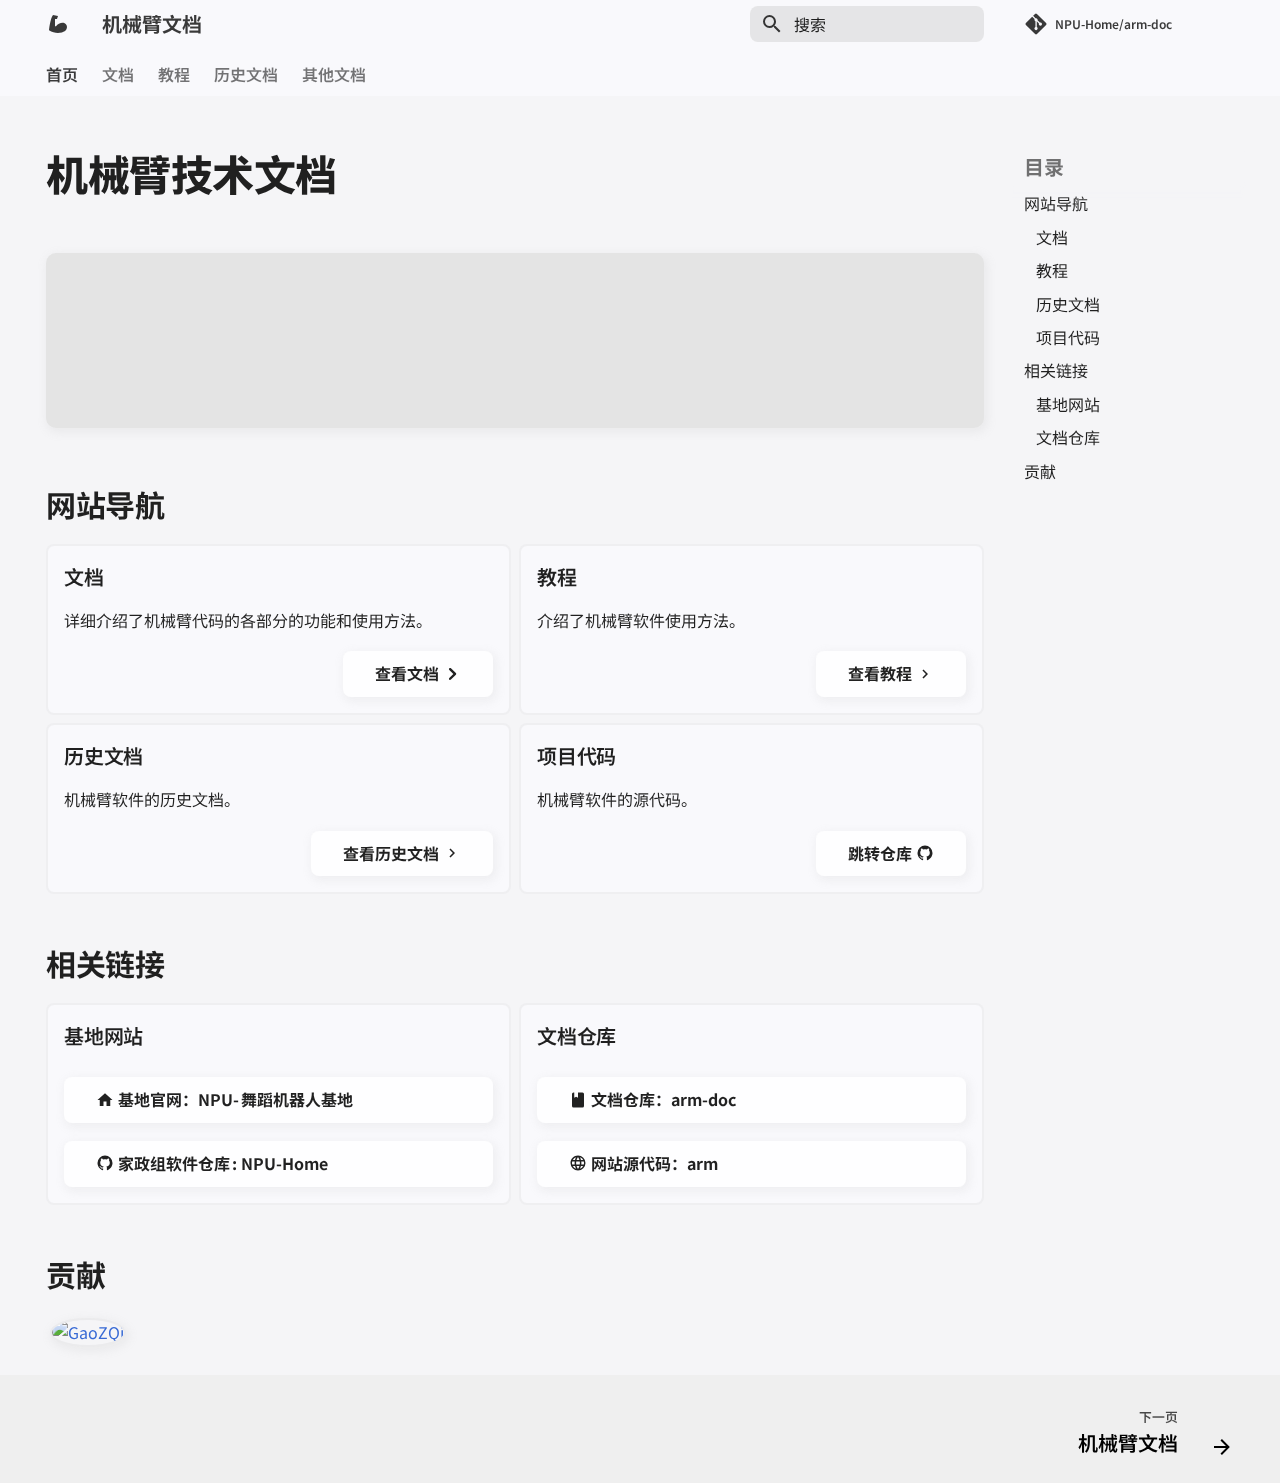
==== commit fed1d642: "Deployed f3cdafa with MkDocs version: 1.6.0" ====
--- a/index.html
+++ b/index.html
@@ -5,6 +5,7 @@
 <meta content="width=device-width,initial-scale=1" name="viewport"/>
 <meta content="GaoZQi" name="author"/>
 <link href="https://NPU-Home.github.io/arm/" rel="canonical"/>
+<link href="page/doc/" rel="next"/>
 <link href="image/ico.png" rel="icon"/>
 <meta content="mkdocs-1.6.0, mkdocs-material-9.5.28" name="generator"/>
 <title>首页 - 机械臂文档</title>
@@ -119,6 +120,16 @@
 <nav aria-label="标签" class="md-tabs" data-md-component="tabs">
 <div class="md-grid">
 <ul class="md-tabs__list">
+<li class="md-tabs__item md-tabs__item--active">
+<a class="md-tabs__link" href=".">
+        
+  
+    
+  
+  首页
+
+      </a>
+</li>
 <li class="md-tabs__item">
 <a class="md-tabs__link" href="page/doc/">
           
@@ -146,6 +157,16 @@
     
   
   历史文档
+
+      </a>
+</li>
+<li class="md-tabs__item">
+<a class="md-tabs__link" href="https://npu-home.github.io/home/page/%E6%96%87%E6%A1%A3/">
+        
+  
+    
+  
+  其他文档
 
       </a>
 </li>
@@ -175,20 +196,113 @@
 </a>
 </div>
 <ul class="md-nav__list" data-md-scrollfix="">
+<li class="md-nav__item md-nav__item--active">
+<input class="md-nav__toggle md-toggle" id="__toc" type="checkbox"/>
+<label class="md-nav__link md-nav__link--active" for="__toc">
+<span class="md-ellipsis">
+    首页
+  </span>
+<span class="md-nav__icon md-icon"></span>
+</label>
+<a class="md-nav__link md-nav__link--active" href=".">
+<span class="md-ellipsis">
+    首页
+  </span>
+</a>
+<nav aria-label="目录" class="md-nav md-nav--secondary">
+<label class="md-nav__title" for="__toc">
+<span class="md-nav__icon md-icon"></span>
+      目录
+    </label>
+<ul class="md-nav__list" data-md-component="toc" data-md-scrollfix="">
+<li class="md-nav__item">
+<a class="md-nav__link" href="#_2">
+<span class="md-ellipsis">
+      网站导航
+    </span>
+</a>
+<nav aria-label="网站导航" class="md-nav">
+<ul class="md-nav__list">
+<li class="md-nav__item">
+<a class="md-nav__link" href="#_3">
+<span class="md-ellipsis">
+      文档
+    </span>
+</a>
+</li>
+<li class="md-nav__item">
+<a class="md-nav__link" href="#_4">
+<span class="md-ellipsis">
+      教程
+    </span>
+</a>
+</li>
+<li class="md-nav__item">
+<a class="md-nav__link" href="#_5">
+<span class="md-ellipsis">
+      历史文档
+    </span>
+</a>
+</li>
+<li class="md-nav__item">
+<a class="md-nav__link" href="#_6">
+<span class="md-ellipsis">
+      项目代码
+    </span>
+</a>
+</li>
+</ul>
+</nav>
+</li>
+<li class="md-nav__item">
+<a class="md-nav__link" href="#_7">
+<span class="md-ellipsis">
+      相关链接
+    </span>
+</a>
+<nav aria-label="相关链接" class="md-nav">
+<ul class="md-nav__list">
+<li class="md-nav__item">
+<a class="md-nav__link" href="#_8">
+<span class="md-ellipsis">
+      基地网站
+    </span>
+</a>
+</li>
+<li class="md-nav__item">
+<a class="md-nav__link" href="#_9">
+<span class="md-ellipsis">
+      文档仓库
+    </span>
+</a>
+</li>
+</ul>
+</nav>
+</li>
+<li class="md-nav__item">
+<a class="md-nav__link" href="#_10">
+<span class="md-ellipsis">
+      贡献
+    </span>
+</a>
+</li>
+</ul>
+</nav>
+</li>
 <li class="md-nav__item md-nav__item--nested">
-<input class="md-nav__toggle md-toggle md-toggle--indeterminate" id="__nav_1" type="checkbox"/>
+<input class="md-nav__toggle md-toggle md-toggle--indeterminate" id="__nav_2" type="checkbox"/>
 <div class="md-nav__link md-nav__container">
 <a class="md-nav__link" href="page/doc/">
 <span class="md-ellipsis">
     文档
   </span>
 </a>
-<label class="md-nav__link" for="__nav_1" id="__nav_1_label" tabindex="0">
+<label class="md-nav__link" for="__nav_2" id="__nav_2_label" tabindex="0">
 <span class="md-nav__icon md-icon"></span>
 </label>
 </div>
-<nav aria-expanded="false" aria-labelledby="__nav_1_label" class="md-nav" data-md-level="1">
-<label class="md-nav__title" for="__nav_1">
+<nav aria-expanded="false" aria-labelledby="__nav_2_label" class="md-nav" data-md-level="1">
+<label class="md-nav__title" for="__nav_2">
 <span class="md-nav__icon md-icon"></span>
             文档
           </label>
@@ -232,19 +346,19 @@
 </nav>
 </li>
 <li class="md-nav__item md-nav__item--nested">
-<input class="md-nav__toggle md-toggle md-toggle--indeterminate" id="__nav_2" type="checkbox"/>
+<input class="md-nav__toggle md-toggle md-toggle--indeterminate" id="__nav_3" type="checkbox"/>
 <div class="md-nav__link md-nav__container">
 <a class="md-nav__link" href="page/tutorial/">
 <span class="md-ellipsis">
     教程
   </span>
 </a>
-<label class="md-nav__link" for="__nav_2" id="__nav_2_label" tabindex="0">
+<label class="md-nav__link" for="__nav_3" id="__nav_3_label" tabindex="0">
 <span class="md-nav__icon md-icon"></span>
 </label>
 </div>
-<nav aria-expanded="false" aria-labelledby="__nav_2_label" class="md-nav" data-md-level="1">
-<label class="md-nav__title" for="__nav_2">
+<nav aria-expanded="false" aria-labelledby="__nav_3_label" class="md-nav" data-md-level="1">
+<label class="md-nav__title" for="__nav_3">
 <span class="md-nav__icon md-icon"></span>
             教程
           </label>
@@ -263,6 +377,13 @@
 <a class="md-nav__link" href="page/history/">
 <span class="md-ellipsis">
     历史文档
+  </span>
+</a>
+</li>
+<li class="md-nav__item">
+<a class="md-nav__link" href="https://npu-home.github.io/home/page/%E6%96%87%E6%A1%A3/">
+<span class="md-ellipsis">
+    其他文档
   </span>
 </a>
 </li>
@@ -309,11 +430,18 @@
     </span>
 </a>
 </li>
-</ul>
-</nav>
-</li>
 <li class="md-nav__item">
 <a class="md-nav__link" href="#_6">
+<span class="md-ellipsis">
+      项目代码
+    </span>
+</a>
+</li>
+</ul>
+</nav>
+</li>
+<li class="md-nav__item">
+<a class="md-nav__link" href="#_7">
 <span class="md-ellipsis">
       相关链接
     </span>
@@ -321,24 +449,24 @@
 <nav aria-label="相关链接" class="md-nav">
 <ul class="md-nav__list">
 <li class="md-nav__item">
-<a class="md-nav__link" href="#_7">
-<span class="md-ellipsis">
-      基地链接
-    </span>
-</a>
-</li>
-<li class="md-nav__item">
 <a class="md-nav__link" href="#_8">
 <span class="md-ellipsis">
-      项目链接
-    </span>
-</a>
-</li>
-</ul>
-</nav>
+      基地网站
+    </span>
+</a>
 </li>
 <li class="md-nav__item">
 <a class="md-nav__link" href="#_9">
+<span class="md-ellipsis">
+      文档仓库
+    </span>
+</a>
+</li>
+</ul>
+</nav>
+</li>
+<li class="md-nav__item">
+<a class="md-nav__link" href="#_10">
 <span class="md-ellipsis">
       贡献
     </span>
@@ -352,6 +480,7 @@
 <div class="md-content" data-md-component="content">
 <article class="md-content__inner md-typeset">
 <h1 id="_1">机械臂技术文档</h1>
+<iframe allow="autoplay *; encrypted-media *; clipboard-write" frameborder="0" height="175px" id="embedPlayer" sandbox="allow-forms allow-popups allow-same-origin allow-scripts allow-top-navigation-by-user-activation" src="https://embed.music.apple.com/us/album/im-o-k/905206471?i=905206480&amp;app=music&amp;itsct=music_box_player&amp;itscg=30200&amp;ls=1&amp;theme=auto" style="width: 100%; overflow: hidden; border-radius: 10px; box-shadow: 2px 3px 10px 2px var(--md-pic-shadow-color);transform: translateZ(0px); animation: 2s ease 0s 6 normal none running loading-indicator; background-color: rgb(228, 228, 228);"></iframe>
 <h2 id="_2">网站导航</h2>
 <div class="grid cards">
 <ul>
@@ -370,17 +499,29 @@
 <p>机械臂软件的历史文档。</p>
 <p><a class="md-button" href="page/history/" id="right">查看历史文档 <span class="twemoji"><svg viewbox="0 0 24 24" xmlns="http://www.w3.org/2000/svg"><path d="M8.59 16.58 13.17 12 8.59 7.41 10 6l6 6-6 6-1.41-1.42Z"></path></svg></span></a></p>
 </li>
-</ul>
-</div>
-<h2 id="_6">相关链接</h2>
-<h3 id="_7">基地链接</h3>
-<p><a class="md-button" href="https://npu-home.github.io/home/"><span class="twemoji"><svg viewbox="0 0 24 24" xmlns="http://www.w3.org/2000/svg"><path d="M10 20v-6h4v6h5v-8h3L12 3 2 12h3v8h5Z"></path></svg></span> 基地官网：<span>NPU-<span class="heti-spacing"> </span></span>舞蹈机器人基地</a>
-<a class="md-button" href="https://github.com/NPU-Home"><span class="twemoji"><svg viewbox="0 0 24 24" xmlns="http://www.w3.org/2000/svg"><path d="M12 2A10 10 0 0 0 2 12c0 4.42 2.87 8.17 6.84 9.5.5.08.66-.23.66-.5v-1.69c-2.77.6-3.36-1.34-3.36-1.34-.46-1.16-1.11-1.47-1.11-1.47-.91-.62.07-.6.07-.6 1 .07 1.53 1.03 1.53 1.03.87 1.52 2.34 1.07 2.91.83.09-.65.35-1.09.63-1.34-2.22-.25-4.55-1.11-4.55-4.92 0-1.11.38-2 1.03-2.71-.1-.25-.45-1.29.1-2.64 0 0 .84-.27 2.75 1.02.79-.22 1.65-.33 2.5-.33.85 0 1.71.11 2.5.33 1.91-1.29 2.75-1.02 2.75-1.02.55 1.35.2 2.39.1 2.64.65.71 1.03 1.6 1.03 2.71 0 3.82-2.34 4.66-4.57 4.91.36.31.69.92.69 1.85V21c0 .27.16.59.67.5C19.14 20.16 22 16.42 22 12A10 10 0 0 0 12 2Z"></path></svg></span> 家政组软件仓库<span><span class="heti-spacing"> </span>: NPU-Home</span></a></p>
-<h3 id="_8">项目链接</h3>
-<p><a class="md-button" href="https://github.com/NPU-Home/xm_arm.git"><span class="twemoji"><svg viewbox="0 0 24 24" xmlns="http://www.w3.org/2000/svg"><path d="M13 9h5.5L13 3.5V9M6 2h8l6 6v12a2 2 0 0 1-2 2H6a2 2 0 0 1-2-2V4c0-1.11.89-2 2-2m.12 13.5 3.74 3.74 1.42-1.41-2.33-2.33 2.33-2.33-1.42-1.41-3.74 3.74m11.16 0-3.74-3.74-1.42 1.41 2.33 2.33-2.33 2.33 1.42 1.41 3.74-3.74Z"></path></svg></span> 机械臂源代码<span><span class="heti-spacing"> </span>: xm_arm</span></a>
-<a class="md-button" href="https://github.com/NPU-Home/arm-doc"><span class="twemoji"><svg viewbox="0 0 24 24" xmlns="http://www.w3.org/2000/svg"><path d="M18 22a2 2 0 0 0 2-2V4a2 2 0 0 0-2-2h-6v7L9.5 7.5 7 9V2H6a2 2 0 0 0-2 2v16a2 2 0 0 0 2 2h12Z"></path></svg></span> 文档仓库：arm-doc</a>
-<a class="md-button" href="https://github.com/NPU-Home/arm"><span class="twemoji"><svg viewbox="0 0 24 24" xmlns="http://www.w3.org/2000/svg"><path d="M16.36 14c.08-.66.14-1.32.14-2 0-.68-.06-1.34-.14-2h3.38c.16.64.26 1.31.26 2s-.1 1.36-.26 2m-5.15 5.56c.6-1.11 1.06-2.31 1.38-3.56h2.95a8.03 8.03 0 0 1-4.33 3.56M14.34 14H9.66c-.1-.66-.16-1.32-.16-2 0-.68.06-1.35.16-2h4.68c.09.65.16 1.32.16 2 0 .68-.07 1.34-.16 2M12 19.96c-.83-1.2-1.5-2.53-1.91-3.96h3.82c-.41 1.43-1.08 2.76-1.91 3.96M8 8H5.08A7.923 7.923 0 0 1 9.4 4.44C8.8 5.55 8.35 6.75 8 8m-2.92 8H8c.35 1.25.8 2.45 1.4 3.56A8.008 8.008 0 0 1 5.08 16m-.82-2C4.1 13.36 4 12.69 4 12s.1-1.36.26-2h3.38c-.08.66-.14 1.32-.14 2 0 .68.06 1.34.14 2M12 4.03c.83 1.2 1.5 2.54 1.91 3.97h-3.82c.41-1.43 1.08-2.77 1.91-3.97M18.92 8h-2.95a15.65 15.65 0 0 0-1.38-3.56c1.84.63 3.37 1.9 4.33 3.56M12 2C6.47 2 2 6.5 2 12a10 10 0 0 0 10 10 10 10 0 0 0 10-10A10 10 0 0 0 12 2Z"></path></svg></span> 网站源代码：arm</a></p>
-<h2 id="_9">贡献</h2>
+<li>
+<h3 id="_6">项目代码</h3>
+<p>机械臂软件的源代码。</p>
+<p><a class="md-button" href="https://github.com/NPU-Home/xm_arm.git" id="right">跳转仓库 <span class="twemoji"><svg viewbox="0 0 24 24" xmlns="http://www.w3.org/2000/svg"><path d="M12 2A10 10 0 0 0 2 12c0 4.42 2.87 8.17 6.84 9.5.5.08.66-.23.66-.5v-1.69c-2.77.6-3.36-1.34-3.36-1.34-.46-1.16-1.11-1.47-1.11-1.47-.91-.62.07-.6.07-.6 1 .07 1.53 1.03 1.53 1.03.87 1.52 2.34 1.07 2.91.83.09-.65.35-1.09.63-1.34-2.22-.25-4.55-1.11-4.55-4.92 0-1.11.38-2 1.03-2.71-.1-.25-.45-1.29.1-2.64 0 0 .84-.27 2.75 1.02.79-.22 1.65-.33 2.5-.33.85 0 1.71.11 2.5.33 1.91-1.29 2.75-1.02 2.75-1.02.55 1.35.2 2.39.1 2.64.65.71 1.03 1.6 1.03 2.71 0 3.82-2.34 4.66-4.57 4.91.36.31.69.92.69 1.85V21c0 .27.16.59.67.5C19.14 20.16 22 16.42 22 12A10 10 0 0 0 12 2Z"></path></svg></span></a></p>
+</li>
+</ul>
+</div>
+<h2 id="_7">相关链接</h2>
+<div class="grid cards">
+<ul>
+<li>
+<h3 id="_8">基地网站</h3>
+<p><a class="md-button" href="https://npu-home.github.io/home/" id="width" style="text-align:left;"><span class="twemoji"><svg viewbox="0 0 24 24" xmlns="http://www.w3.org/2000/svg"><path d="M10 20v-6h4v6h5v-8h3L12 3 2 12h3v8h5Z"></path></svg></span> 基地官网：<span>NPU-<span class="heti-spacing"> </span></span>舞蹈机器人基地</a></p>
+<p><a class="md-button" href="https://github.com/NPU-Home" id="width" style="text-align:left;"><span class="twemoji"><svg viewbox="0 0 24 24" xmlns="http://www.w3.org/2000/svg"><path d="M12 2A10 10 0 0 0 2 12c0 4.42 2.87 8.17 6.84 9.5.5.08.66-.23.66-.5v-1.69c-2.77.6-3.36-1.34-3.36-1.34-.46-1.16-1.11-1.47-1.11-1.47-.91-.62.07-.6.07-.6 1 .07 1.53 1.03 1.53 1.03.87 1.52 2.34 1.07 2.91.83.09-.65.35-1.09.63-1.34-2.22-.25-4.55-1.11-4.55-4.92 0-1.11.38-2 1.03-2.71-.1-.25-.45-1.29.1-2.64 0 0 .84-.27 2.75 1.02.79-.22 1.65-.33 2.5-.33.85 0 1.71.11 2.5.33 1.91-1.29 2.75-1.02 2.75-1.02.55 1.35.2 2.39.1 2.64.65.71 1.03 1.6 1.03 2.71 0 3.82-2.34 4.66-4.57 4.91.36.31.69.92.69 1.85V21c0 .27.16.59.67.5C19.14 20.16 22 16.42 22 12A10 10 0 0 0 12 2Z"></path></svg></span> 家政组软件仓库<span><span class="heti-spacing"> </span>: NPU-Home</span></a></p>
+</li>
+<li>
+<h3 id="_9">文档仓库</h3>
+<p><a class="md-button" href="https://github.com/NPU-Home/arm-doc" id="width" style="text-align:left;"><span class="twemoji"><svg viewbox="0 0 24 24" xmlns="http://www.w3.org/2000/svg"><path d="M18 22a2 2 0 0 0 2-2V4a2 2 0 0 0-2-2h-6v7L9.5 7.5 7 9V2H6a2 2 0 0 0-2 2v16a2 2 0 0 0 2 2h12Z"></path></svg></span> 文档仓库：arm-doc</a></p>
+<p><a class="md-button" href="https://github.com/NPU-Home/arm" id="width" style="text-align:left;"><span class="twemoji"><svg viewbox="0 0 24 24" xmlns="http://www.w3.org/2000/svg"><path d="M16.36 14c.08-.66.14-1.32.14-2 0-.68-.06-1.34-.14-2h3.38c.16.64.26 1.31.26 2s-.1 1.36-.26 2m-5.15 5.56c.6-1.11 1.06-2.31 1.38-3.56h2.95a8.03 8.03 0 0 1-4.33 3.56M14.34 14H9.66c-.1-.66-.16-1.32-.16-2 0-.68.06-1.35.16-2h4.68c.09.65.16 1.32.16 2 0 .68-.07 1.34-.16 2M12 19.96c-.83-1.2-1.5-2.53-1.91-3.96h3.82c-.41 1.43-1.08 2.76-1.91 3.96M8 8H5.08A7.923 7.923 0 0 1 9.4 4.44C8.8 5.55 8.35 6.75 8 8m-2.92 8H8c.35 1.25.8 2.45 1.4 3.56A8.008 8.008 0 0 1 5.08 16m-.82-2C4.1 13.36 4 12.69 4 12s.1-1.36.26-2h3.38c-.08.66-.14 1.32-.14 2 0 .68.06 1.34.14 2M12 4.03c.83 1.2 1.5 2.54 1.91 3.97h-3.82c.41-1.43 1.08-2.77 1.91-3.97M18.92 8h-2.95a15.65 15.65 0 0 0-1.38-3.56c1.84.63 3.37 1.9 4.33 3.56M12 2C6.47 2 2 6.5 2 12a10 10 0 0 0 10 10 10 10 0 0 0 10-10A10 10 0 0 0 12 2Z"></path></svg></span> 网站源代码：arm</a></p>
+</li>
+</ul>
+</div>
+<h2 id="_10">贡献</h2>
 <p><a href="https://github.com/GaoZQi" id="no-underline"><img alt="GaoZQi" class="no-zoom" id="ico" src="https://avatars.githubusercontent.com/u/62362150?v=4"/></a></p>
 <script async="" crossorigin="anonymous" data-category="Q&amp;A" data-category-id="DIC_kwDOMcHHl84ChPuv" data-emit-metadata="1" data-input-position="top" data-lang="zh-CN" data-loading="lazy" data-mapping="title" data-reactions-enabled="1" data-repo="NPU-Home/arm" data-repo-id="R_kgDOMcHHlw" data-strict="0" data-theme="preferred_color_scheme" src="https://giscus.app/client.js"></script>
 </article>
@@ -393,6 +534,21 @@
 </button>
 </main>
 <footer class="md-footer">
+<nav aria-label="页脚" class="md-footer__inner md-grid">
+<a aria-label="下一页: 机械臂文档" class="md-footer__link md-footer__link--next" href="page/doc/">
+<div class="md-footer__title">
+<span class="md-footer__direction">
+                下一页
+              </span>
+<div class="md-ellipsis">
+                机械臂文档
+              </div>
+</div>
+<div class="md-footer__button md-icon">
+<svg viewbox="0 0 24 24" xmlns="http://www.w3.org/2000/svg"><path d="M4 11v2h12l-5.5 5.5 1.42 1.42L19.84 12l-7.92-7.92L10.5 5.5 16 11H4Z"></path></svg>
+</div>
+</a>
+</nav>
 <div class="md-footer-meta md-typeset">
 <div class="md-footer-meta__inner md-grid">
 <div class="md-copyright">
--- a/css/theme/global/img.css
+++ b/css/theme/global/img.css
@@ -11,4 +11,8 @@
 /* svg, emoji 等符号文字对齐 */
 .md-typeset :is(.emojione, .twemoji, .gemoji) {
     vertical-align: -0.15em;
+}
+
+.md-typeset img[align=left]{
+    margin: 0 1rem 0 0;
 }--- a/css/theme/content/admonition.css
+++ b/css/theme/content/admonition.css
@@ -3,7 +3,55 @@
   /* border-width: 0;
   border-left-width: 4px; */
   background-color: var(--md-code-bg-color);
-  border: 2px solid;
+  border: 2px solid #448aff;
   border-radius: 8px;
   font-size: smaller;
+}
+
+:root {
+  --md-admonition-icon--caution: url(svg/Alert-Octagon--Streamline-Tabler-Filled.svg);
+  --md-admonition-icon--important: url(svg/sparkle-fill.svg)
+}
+
+.md-typeset .admonition.caution,
+.md-typeset details.caution {
+  border-color: #f59102;
+}
+.md-typeset .caution > .admonition-title,
+.md-typeset .caution > summary {
+  background-color: #ff91001a;
+}
+.md-typeset .caution > .admonition-title::before,
+.md-typeset .caution > summary::before {
+  background-color: #f59102;
+  -webkit-mask-image: var(--md-admonition-icon--caution);
+          mask-image: var(--md-admonition-icon--caution);
+}
+
+.md-typeset .admonition.warning,
+.md-typeset details.warning {
+  border-color: #e30f2e;
+}
+.md-typeset .warning > .admonition-title,
+.md-typeset .warning > summary {
+  background-color: rgba(227, 15, 46, 0.06);
+}
+.md-typeset .warning > .admonition-title::before,
+.md-typeset .warning > summary::before {
+  background-color: #e30f2e;
+}
+
+.md-typeset .admonition.important,
+.md-typeset details.important {
+  border-color: #8250df;
+}
+.md-typeset .important > .admonition-title,
+.md-typeset .important > summary {
+  background-color: rgba(130, 80, 223, 0.06);
+}
+.md-typeset .important > .admonition-title::before,
+.md-typeset .important > summary::before {
+  background-color: #8250df;
+  -webkit-mask-image: var(--md-admonition-icon--important);
+          mask-image: var(--md-admonition-icon--important);
 }--- a/css/theme/card.css
+++ b/css/theme/card.css
@@ -1,8 +1,41 @@
-.md-typeset .grid.cards>ol>li, .md-typeset .grid.cards>ul>li, .md-typeset .grid>.card{
+.md-typeset .grid.cards>ol>li,
+.md-typeset .grid.cards>ul>li,
+.md-typeset .grid>.card {
     background-color: var(--md-primary-fg-color);
     border-radius: 8px;
     border: 2px solid var(--md-pic-shadow-color);
 }
-.md-typeset:hover .grid.cards>ol>li:hover, .md-typeset:hover .grid.cards>ul>li:hover, .md-typeset .grid>.card:hover{
+
+.md-typeset:hover .grid.cards>ol>li:hover,
+.md-typeset:hover .grid.cards>ul>li:hover,
+.md-typeset .grid>.card:hover {
     border: 2px solid var(--md-primary-fg-color);
 }
+
+name {
+    font-size:1.45rem;
+    font-weight: 700;
+    color: var(--md-default-fg-color);
+}
+
+#width-pic {
+    width: 100%;
+    -webkit-backdrop-filter: saturate(180%) blur(20px);
+    backdrop-filter: saturate(180%) blur(20px);
+    position: relative;
+    bottom: 1.5rem;
+    left: 50%;
+    transform: translateX(-50%);
+    border-radius: 0 0 8px 8px;
+    border: 2px solid var(--md-pic-shadow-color);
+    border-top: 0;
+}
+
+#card-pic {
+    object-fit: cover;
+    width: 100%;
+    height: 11rem;
+    top: 1.5rem;
+    position: relative;
+    max-width: 100%;
+}--- a/css/theme/ico.css
+++ b/css/theme/ico.css
@@ -5,4 +5,5 @@
     width: 2.5rem;
     margin: .2rem;
     border: 2px solid var(--md-pic-shadow-color);
-}
+    vertical-align: bottom;
+}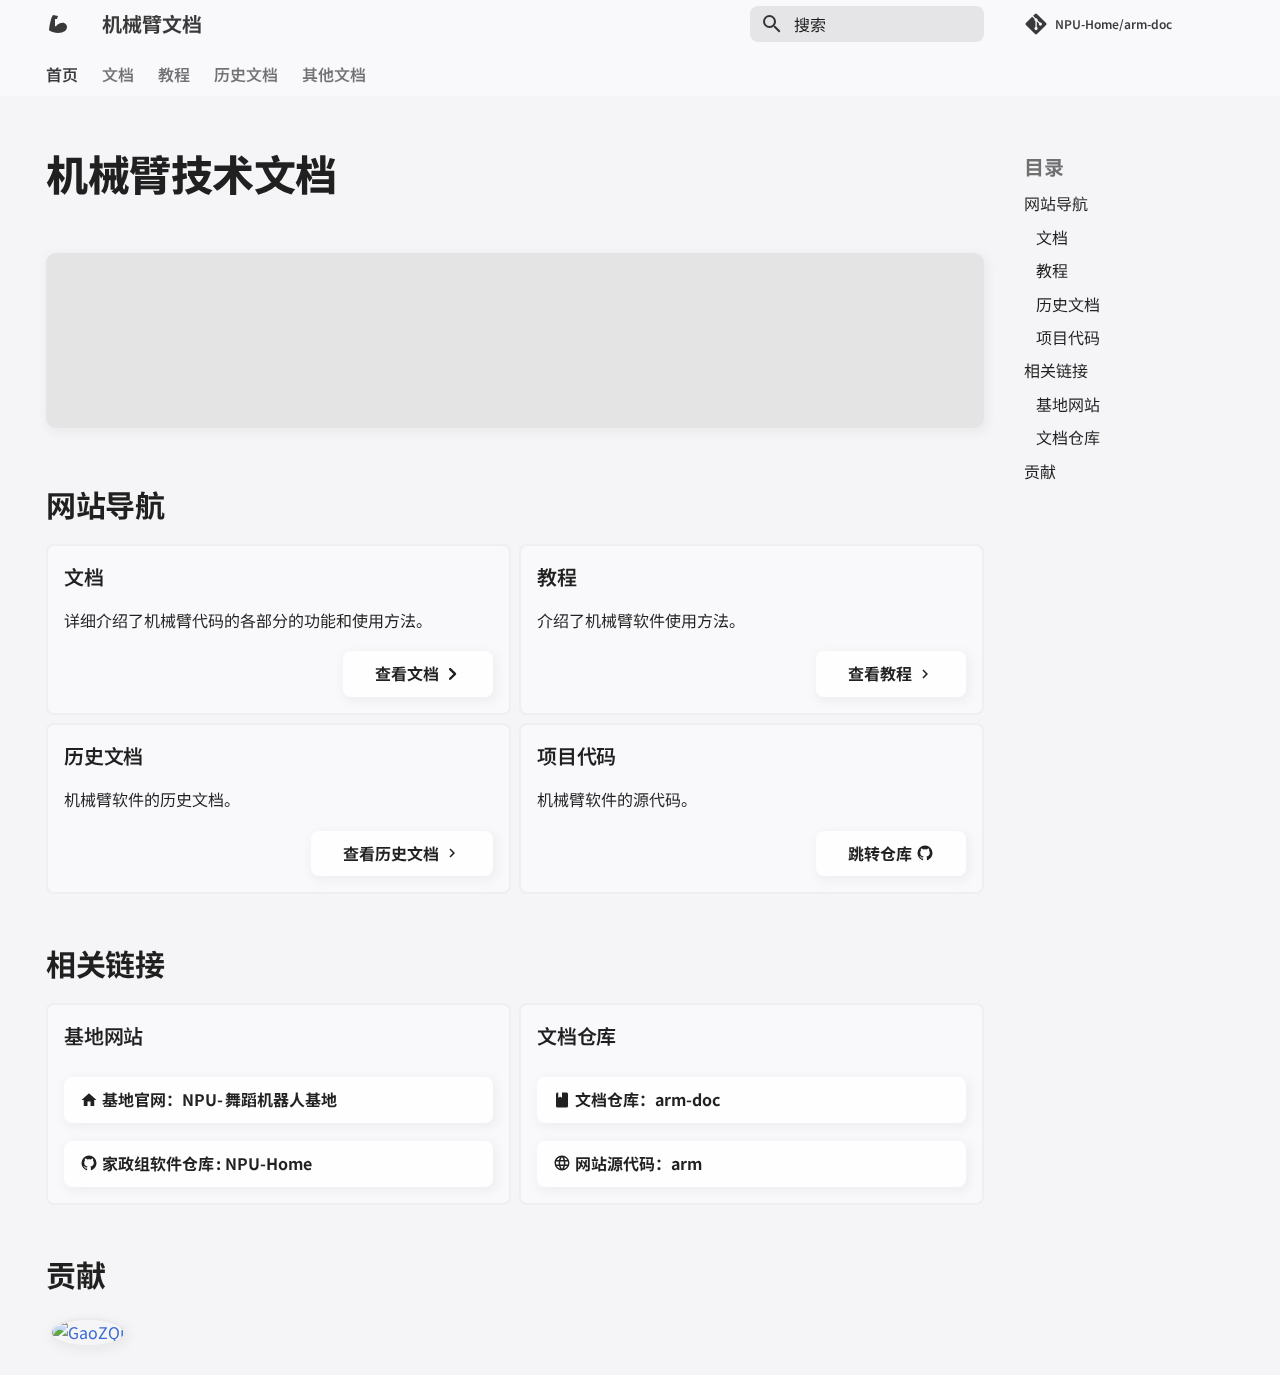
==== commit 28561dfd: "Deployed b9b4840 with MkDocs version: 1.6.0" ====
--- a/index.html
+++ b/index.html
@@ -36,6 +36,7 @@
 <link href="css/enc/input.css" rel="stylesheet"/>
 <link href="css/enc/button.css" rel="stylesheet"/>
 <link href="css/enc/msg.css" rel="stylesheet"/>
+<link href="css/enc/block.css" rel="stylesheet"/>
 <link href="css/giscus/giscus.css" rel="stylesheet"/>
 <script>__md_scope=new URL(".",location),__md_hash=e=>[...e].reduce((e,_)=>(e<<5)-e+_.charCodeAt(0),0),__md_get=(e,_=localStorage,t=__md_scope)=>JSON.parse(_.getItem(t.pathname+"."+e)),__md_set=(e,_,t=localStorage,a=__md_scope)=>{try{t.setItem(a.pathname+"."+e,JSON.stringify(_))}catch(e){}}</script>
 </head>
@@ -152,13 +153,13 @@
 </li>
 <li class="md-tabs__item">
 <a class="md-tabs__link" href="page/history/">
-        
+          
   
     
   
   历史文档
 
-      </a>
+        </a>
 </li>
 <li class="md-tabs__item">
 <a class="md-tabs__link" href="https://npu-home.github.io/home/page/%E6%96%87%E6%A1%A3/">
@@ -373,12 +374,74 @@
 </ul>
 </nav>
 </li>
-<li class="md-nav__item">
+<li class="md-nav__item md-nav__item--nested">
+<input class="md-nav__toggle md-toggle md-toggle--indeterminate" id="__nav_4" type="checkbox"/>
+<div class="md-nav__link md-nav__container">
 <a class="md-nav__link" href="page/history/">
 <span class="md-ellipsis">
     历史文档
   </span>
 </a>
+<label class="md-nav__link" for="__nav_4" id="__nav_4_label" tabindex="0">
+<span class="md-nav__icon md-icon"></span>
+</label>
+</div>
+<nav aria-expanded="false" aria-labelledby="__nav_4_label" class="md-nav" data-md-level="1">
+<label class="md-nav__title" for="__nav_4">
+<span class="md-nav__icon md-icon"></span>
+            历史文档
+          </label>
+<ul class="md-nav__list" data-md-scrollfix="">
+<li class="md-nav__item md-nav__item--nested">
+<input class="md-nav__toggle md-toggle md-toggle--indeterminate" id="__nav_4_2" type="checkbox"/>
+<label class="md-nav__link" for="__nav_4_2" id="__nav_4_2_label" tabindex="0">
+<span class="md-ellipsis">
+    问题反馈
+  </span>
+<span class="md-nav__icon md-icon"></span>
+</label>
+<nav aria-expanded="false" aria-labelledby="__nav_4_2_label" class="md-nav" data-md-level="2">
+<label class="md-nav__title" for="__nav_4_2">
+<span class="md-nav__icon md-icon"></span>
+            问题反馈
+          </label>
+<ul class="md-nav__list" data-md-scrollfix="">
+<li class="md-nav__item">
+<a class="md-nav__link" href="https://NPU-Home.github.io/arm">
+<span class="md-ellipsis">
+    GitHub
+  </span>
+</a>
+</li>
+</ul>
+</nav>
+</li>
+<li class="md-nav__item md-nav__item--nested">
+<input class="md-nav__toggle md-toggle md-toggle--indeterminate" id="__nav_4_3" type="checkbox"/>
+<label class="md-nav__link" for="__nav_4_3" id="__nav_4_3_label" tabindex="0">
+<span class="md-ellipsis">
+    2017年
+  </span>
+<span class="md-nav__icon md-icon"></span>
+</label>
+<nav aria-expanded="false" aria-labelledby="__nav_4_3_label" class="md-nav" data-md-level="2">
+<label class="md-nav__title" for="__nav_4_3">
+<span class="md-nav__icon md-icon"></span>
+            2017年
+          </label>
+<ul class="md-nav__list" data-md-scrollfix="">
+<li class="md-nav__item">
+<a class="md-nav__link" href="page/history/#2017">
+<span class="md-ellipsis">
+    开发记录
+  </span>
+</a>
+</li>
+</ul>
+</nav>
+</li>
+</ul>
+</nav>
 </li>
 <li class="md-nav__item">
 <a class="md-nav__link" href="https://npu-home.github.io/home/page/%E6%96%87%E6%A1%A3/">
@@ -511,13 +574,13 @@
 <ul>
 <li>
 <h3 id="_8">基地网站</h3>
-<p><a class="md-button" href="https://npu-home.github.io/home/" id="width" style="text-align:left;"><span class="twemoji"><svg viewbox="0 0 24 24" xmlns="http://www.w3.org/2000/svg"><path d="M10 20v-6h4v6h5v-8h3L12 3 2 12h3v8h5Z"></path></svg></span> 基地官网：<span>NPU-<span class="heti-spacing"> </span></span>舞蹈机器人基地</a></p>
-<p><a class="md-button" href="https://github.com/NPU-Home" id="width" style="text-align:left;"><span class="twemoji"><svg viewbox="0 0 24 24" xmlns="http://www.w3.org/2000/svg"><path d="M12 2A10 10 0 0 0 2 12c0 4.42 2.87 8.17 6.84 9.5.5.08.66-.23.66-.5v-1.69c-2.77.6-3.36-1.34-3.36-1.34-.46-1.16-1.11-1.47-1.11-1.47-.91-.62.07-.6.07-.6 1 .07 1.53 1.03 1.53 1.03.87 1.52 2.34 1.07 2.91.83.09-.65.35-1.09.63-1.34-2.22-.25-4.55-1.11-4.55-4.92 0-1.11.38-2 1.03-2.71-.1-.25-.45-1.29.1-2.64 0 0 .84-.27 2.75 1.02.79-.22 1.65-.33 2.5-.33.85 0 1.71.11 2.5.33 1.91-1.29 2.75-1.02 2.75-1.02.55 1.35.2 2.39.1 2.64.65.71 1.03 1.6 1.03 2.71 0 3.82-2.34 4.66-4.57 4.91.36.31.69.92.69 1.85V21c0 .27.16.59.67.5C19.14 20.16 22 16.42 22 12A10 10 0 0 0 12 2Z"></path></svg></span> 家政组软件仓库<span><span class="heti-spacing"> </span>: NPU-Home</span></a></p>
+<p><a class="md-button" href="https://npu-home.github.io/home/" id="width-left"><span class="twemoji"><svg viewbox="0 0 24 24" xmlns="http://www.w3.org/2000/svg"><path d="M10 20v-6h4v6h5v-8h3L12 3 2 12h3v8h5Z"></path></svg></span> 基地官网：<span>NPU-<span class="heti-spacing"> </span></span>舞蹈机器人基地</a></p>
+<p><a class="md-button" href="https://github.com/NPU-Home" id="width-left"><span class="twemoji"><svg viewbox="0 0 24 24" xmlns="http://www.w3.org/2000/svg"><path d="M12 2A10 10 0 0 0 2 12c0 4.42 2.87 8.17 6.84 9.5.5.08.66-.23.66-.5v-1.69c-2.77.6-3.36-1.34-3.36-1.34-.46-1.16-1.11-1.47-1.11-1.47-.91-.62.07-.6.07-.6 1 .07 1.53 1.03 1.53 1.03.87 1.52 2.34 1.07 2.91.83.09-.65.35-1.09.63-1.34-2.22-.25-4.55-1.11-4.55-4.92 0-1.11.38-2 1.03-2.71-.1-.25-.45-1.29.1-2.64 0 0 .84-.27 2.75 1.02.79-.22 1.65-.33 2.5-.33.85 0 1.71.11 2.5.33 1.91-1.29 2.75-1.02 2.75-1.02.55 1.35.2 2.39.1 2.64.65.71 1.03 1.6 1.03 2.71 0 3.82-2.34 4.66-4.57 4.91.36.31.69.92.69 1.85V21c0 .27.16.59.67.5C19.14 20.16 22 16.42 22 12A10 10 0 0 0 12 2Z"></path></svg></span> 家政组软件仓库<span><span class="heti-spacing"> </span>: NPU-Home</span></a></p>
 </li>
 <li>
 <h3 id="_9">文档仓库</h3>
-<p><a class="md-button" href="https://github.com/NPU-Home/arm-doc" id="width" style="text-align:left;"><span class="twemoji"><svg viewbox="0 0 24 24" xmlns="http://www.w3.org/2000/svg"><path d="M18 22a2 2 0 0 0 2-2V4a2 2 0 0 0-2-2h-6v7L9.5 7.5 7 9V2H6a2 2 0 0 0-2 2v16a2 2 0 0 0 2 2h12Z"></path></svg></span> 文档仓库：arm-doc</a></p>
-<p><a class="md-button" href="https://github.com/NPU-Home/arm" id="width" style="text-align:left;"><span class="twemoji"><svg viewbox="0 0 24 24" xmlns="http://www.w3.org/2000/svg"><path d="M16.36 14c.08-.66.14-1.32.14-2 0-.68-.06-1.34-.14-2h3.38c.16.64.26 1.31.26 2s-.1 1.36-.26 2m-5.15 5.56c.6-1.11 1.06-2.31 1.38-3.56h2.95a8.03 8.03 0 0 1-4.33 3.56M14.34 14H9.66c-.1-.66-.16-1.32-.16-2 0-.68.06-1.35.16-2h4.68c.09.65.16 1.32.16 2 0 .68-.07 1.34-.16 2M12 19.96c-.83-1.2-1.5-2.53-1.91-3.96h3.82c-.41 1.43-1.08 2.76-1.91 3.96M8 8H5.08A7.923 7.923 0 0 1 9.4 4.44C8.8 5.55 8.35 6.75 8 8m-2.92 8H8c.35 1.25.8 2.45 1.4 3.56A8.008 8.008 0 0 1 5.08 16m-.82-2C4.1 13.36 4 12.69 4 12s.1-1.36.26-2h3.38c-.08.66-.14 1.32-.14 2 0 .68.06 1.34.14 2M12 4.03c.83 1.2 1.5 2.54 1.91 3.97h-3.82c.41-1.43 1.08-2.77 1.91-3.97M18.92 8h-2.95a15.65 15.65 0 0 0-1.38-3.56c1.84.63 3.37 1.9 4.33 3.56M12 2C6.47 2 2 6.5 2 12a10 10 0 0 0 10 10 10 10 0 0 0 10-10A10 10 0 0 0 12 2Z"></path></svg></span> 网站源代码：arm</a></p>
+<p><a class="md-button" href="https://github.com/NPU-Home/arm-doc" id="width-left"><span class="twemoji"><svg viewbox="0 0 24 24" xmlns="http://www.w3.org/2000/svg"><path d="M18 22a2 2 0 0 0 2-2V4a2 2 0 0 0-2-2h-6v7L9.5 7.5 7 9V2H6a2 2 0 0 0-2 2v16a2 2 0 0 0 2 2h12Z"></path></svg></span> 文档仓库：arm-doc</a></p>
+<p><a class="md-button" href="https://github.com/NPU-Home/arm" id="width-left"><span class="twemoji"><svg viewbox="0 0 24 24" xmlns="http://www.w3.org/2000/svg"><path d="M16.36 14c.08-.66.14-1.32.14-2 0-.68-.06-1.34-.14-2h3.38c.16.64.26 1.31.26 2s-.1 1.36-.26 2m-5.15 5.56c.6-1.11 1.06-2.31 1.38-3.56h2.95a8.03 8.03 0 0 1-4.33 3.56M14.34 14H9.66c-.1-.66-.16-1.32-.16-2 0-.68.06-1.35.16-2h4.68c.09.65.16 1.32.16 2 0 .68-.07 1.34-.16 2M12 19.96c-.83-1.2-1.5-2.53-1.91-3.96h3.82c-.41 1.43-1.08 2.76-1.91 3.96M8 8H5.08A7.923 7.923 0 0 1 9.4 4.44C8.8 5.55 8.35 6.75 8 8m-2.92 8H8c.35 1.25.8 2.45 1.4 3.56A8.008 8.008 0 0 1 5.08 16m-.82-2C4.1 13.36 4 12.69 4 12s.1-1.36.26-2h3.38c-.08.66-.14 1.32-.14 2 0 .68.06 1.34.14 2M12 4.03c.83 1.2 1.5 2.54 1.91 3.97h-3.82c.41-1.43 1.08-2.77 1.91-3.97M18.92 8h-2.95a15.65 15.65 0 0 0-1.38-3.56c1.84.63 3.37 1.9 4.33 3.56M12 2C6.47 2 2 6.5 2 12a10 10 0 0 0 10 10 10 10 0 0 0 10-10A10 10 0 0 0 12 2Z"></path></svg></span> 网站源代码：arm</a></p>
 </li>
 </ul>
 </div>
@@ -534,7 +597,7 @@
 </button>
 </main>
 <footer class="md-footer">
-<nav aria-label="页脚" class="md-footer__inner md-grid">
+<nav aria-label="页脚" class="md-footer__inner md-grid" hidden="">
 <a aria-label="下一页: 机械臂文档" class="md-footer__link md-footer__link--next" href="page/doc/">
 <div class="md-footer__title">
 <span class="md-footer__direction">
--- a/css/theme/global/scheme.css
+++ b/css/theme/global/scheme.css
@@ -33,7 +33,7 @@
         --md-default-fg-color: rgba(255, 255, 255, 0.9);
         --md-default-fg-color--light: rgb(255 255 255 / 56%);
         --md-default-fg-color--lighter: rgba(255, 255, 255, 0.8);
-        --md-default-fg-color--lightest: #1c1c1c;
+        --md-default-fg-color--lightest: #0d0d0d;
         /* primary color */
         --md-primary-fg-color: #1d1d1ee0;
         --md-typeset-a-color: #2e2e2ed6;
--- a/css/theme/content/admonition.css
+++ b/css/theme/content/admonition.css
@@ -1,7 +1,5 @@
 .md-typeset .admonition,
 .md-typeset details {
-  /* border-width: 0;
-  border-left-width: 4px; */
   background-color: var(--md-code-bg-color);
   border: 2px solid #448aff;
   border-radius: 8px;
--- a/css/theme/card.css
+++ b/css/theme/card.css
@@ -16,6 +16,7 @@
     font-size:1.45rem;
     font-weight: 700;
     color: var(--md-default-fg-color);
+    margin-left: 10px;
 }
 
 #width-pic {
--- a/css/theme/button.css
+++ b/css/theme/button.css
@@ -25,4 +25,10 @@
 
 #width {
     width: 100%;
+    padding: .625em 1em;
+}
+#width-left {
+    width: 100%;
+    text-align: left;
+    padding: .625em 1em;
 }--- a/css/enc/block.css
+++ b/css/enc/block.css
@@ -0,0 +1,10 @@
+form#mkdocs-decrypt-form{
+    padding: .5rem 1rem .5rem 1rem;
+    margin-bottom: 1rem;
+    background-color: var(--md-primary-fg-color);
+    border-radius: 8px;
+    border: 2px solid var(--md-pic-shadow-color);
+}
+form#mkdocs-decrypt-form:hover, form#mkdocs-decrypt-form:focus{
+    border: 2px solid var(--md-primary-fg-color);
+}